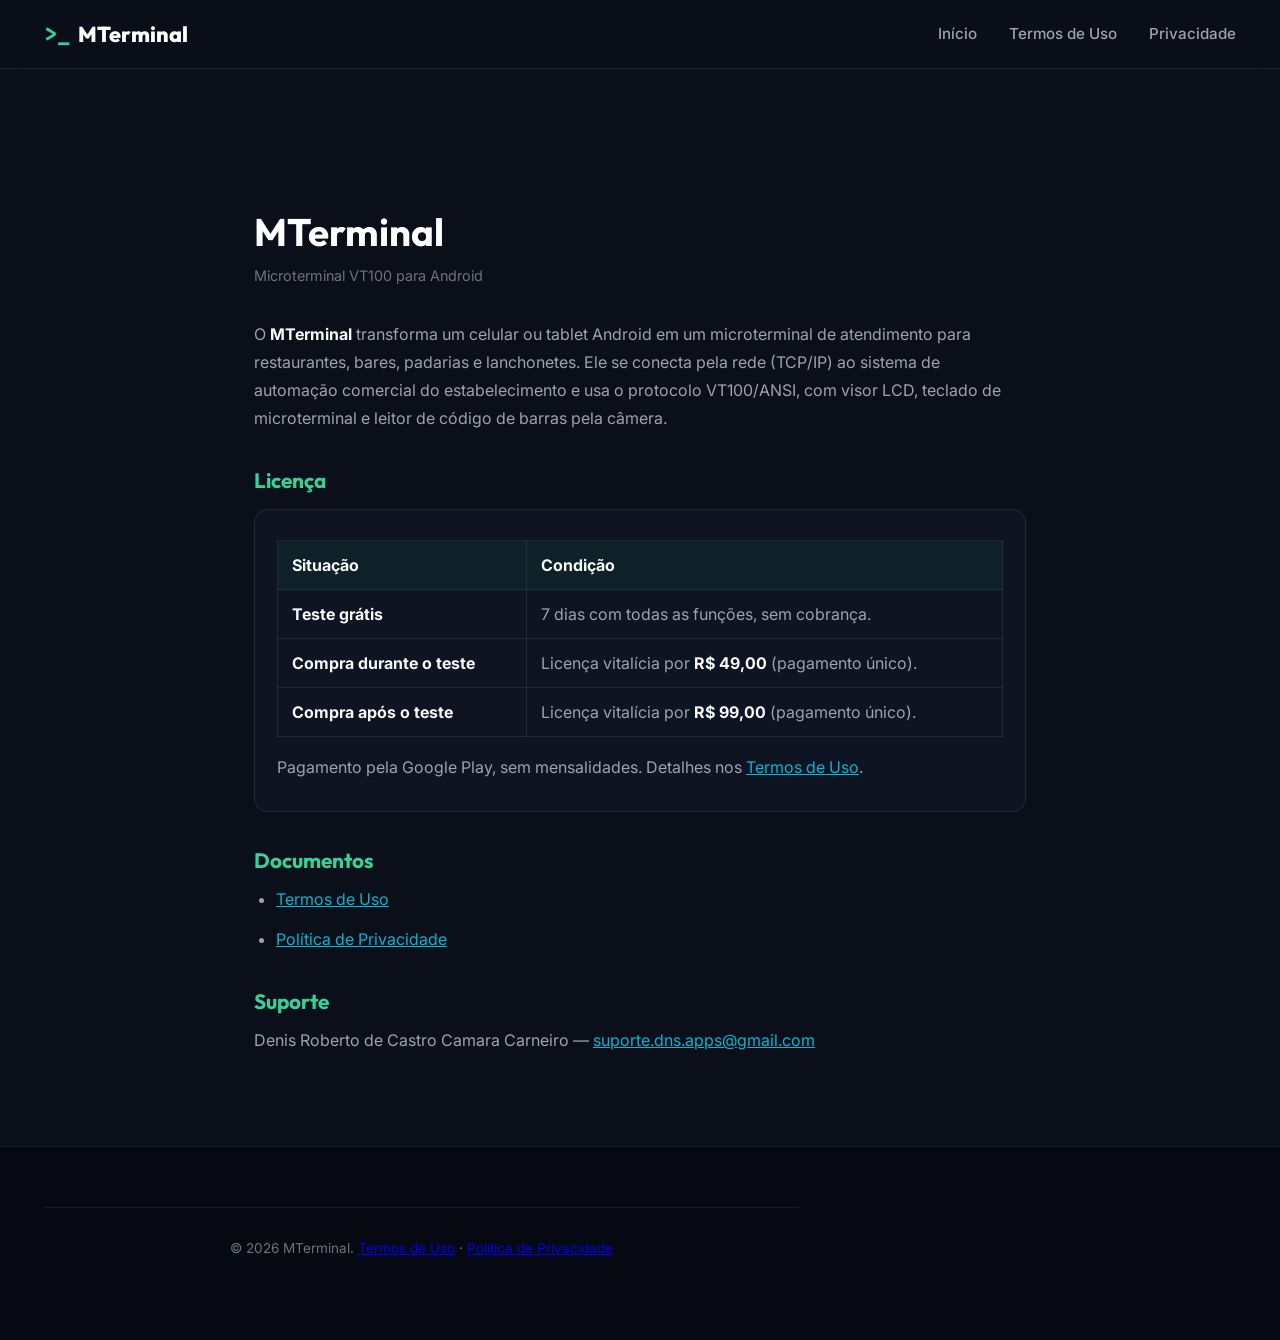
==== index.html @ 6a91f713 "MTerminal site, Terms of Use and Privacy Policy Public pages for the MTerminal Android app (Google P" ====
<!DOCTYPE html>
<html lang="pt-BR">
<head>
    <meta charset="UTF-8">
    <meta name="viewport" content="width=device-width, initial-scale=1.0">
    <title>MTerminal — Microterminal VT100 para Android</title>
    <meta name="description" content="MTerminal transforma o Android em um microterminal de atendimento VT100/ANSI conectado ao seu sistema de automação comercial. 7 dias grátis.">
    <link rel="preconnect" href="https://fonts.googleapis.com">
    <link rel="preconnect" href="https://fonts.gstatic.com" crossorigin>
    <link href="https://fonts.googleapis.com/css2?family=Inter:wght@300;400;500;600;700;800&family=Outfit:wght@400;600;700;800&family=Fira+Code:wght@400;600&display=swap" rel="stylesheet">
    <link rel="stylesheet" href="styles.css">
</head>
<body>
    <header class="navbar">
        <div class="container nav-container">
            <a href="index.html" class="brand-logo">
                <span class="logo-icon">>_</span>
                <span class="logo-text">MTerminal</span>
            </a>
            <nav class="nav-links">
                <a href="index.html">Início</a>
                <a href="termos.html">Termos de Uso</a>
                <a href="privacidade.html">Privacidade</a>
            </nav>
        </div>
    </header>

    <main class="legal-page">
        <h1>MTerminal</h1>
        <p class="legal-updated">Microterminal VT100 para Android</p>

        <p>O <strong>MTerminal</strong> transforma um celular ou tablet Android em um microterminal de atendimento para
            restaurantes, bares, padarias e lanchonetes. Ele se conecta pela rede (TCP/IP) ao sistema de automação comercial do
            estabelecimento e usa o protocolo VT100/ANSI, com visor LCD, teclado de microterminal e leitor de código de barras
            pela câmera.</p>

        <h2>Licença</h2>
        <div class="legal-box">
            <table class="price-table">
                <tr><th>Situação</th><th>Condição</th></tr>
                <tr><td><strong>Teste grátis</strong></td><td>7 dias com todas as funções, sem cobrança.</td></tr>
                <tr><td><strong>Compra durante o teste</strong></td><td>Licença vitalícia por <strong>R$ 49,00</strong> (pagamento único).</td></tr>
                <tr><td><strong>Compra após o teste</strong></td><td>Licença vitalícia por <strong>R$ 99,00</strong> (pagamento único).</td></tr>
            </table>
            <p>Pagamento pela Google Play, sem mensalidades. Detalhes nos <a href="termos.html">Termos de Uso</a>.</p>
        </div>

        <h2>Documentos</h2>
        <ul>
            <li><a href="termos.html">Termos de Uso</a></li>
            <li><a href="privacidade.html">Política de Privacidade</a></li>
        </ul>

        <h2>Suporte</h2>
        <p>Denis Roberto de Castro Camara Carneiro —
            <a href="mailto:suporte.dns.apps@gmail.com?subject=MTerminal">suporte.dns.apps@gmail.com</a></p>
    </main>

    <footer class="footer">
        <div class="container footer-container">
            <div class="footer-copy">
                <p>&copy; 2026 MTerminal. <a href="termos.html">Termos de Uso</a> · <a href="privacidade.html">Política de Privacidade</a></p>
            </div>
        </div>
    </footer>
</body>
</html>
---- styles.css ----
/* ==========================================================================
   MTerminal Commercial Presentation Landing Page Stylesheet (Vanilla CSS)
   ========================================================================== */

:root {
    --bg-dark: #0B0F19;
    --bg-darker: #060911;
    --bg-card: rgba(17, 24, 39, 0.7);
    --border-card: rgba(255, 255, 255, 0.08);
    
    --emerald-500: #10B981;
    --emerald-400: #34D399;
    --emerald-glow: rgba(16, 185, 129, 0.35);
    
    --cyan-500: #06B6D4;
    --cyan-glow: rgba(6, 182, 212, 0.35);

    --amber-500: #F59E0B;
    
    --text-main: #F9FAFB;
    --text-muted: #9CA3AF;
    --text-dim: #6B7280;

    --font-sans: 'Inter', system-ui, -apple-system, sans-serif;
    --font-heading: 'Outfit', 'Inter', sans-serif;
    --font-mono: 'Fira Code', monospace;
}

/* Reset & Base */
* {
    margin: 0;
    padding: 0;
    box-sizing: border-box;
    scroll-behavior: smooth;
}

body {
    background-color: var(--bg-dark);
    color: var(--text-main);
    font-family: var(--font-sans);
    line-height: 1.6;
    overflow-x: hidden;
}

.container {
    max-width: 1240px;
    margin: 0 auto;
    padding: 0 24px;
}

/* Typography & Helpers */
h1, h2, h3, h4 {
    font-family: var(--font-heading);
    font-weight: 700;
    line-height: 1.2;
    color: #FFFFFF;
}

.gradient-text {
    background: linear-gradient(135deg, var(--emerald-400) 0%, var(--cyan-500) 100%);
    -webkit-background-clip: text;
    -webkit-text-fill-color: transparent;
}

.text-center { text-align: center; }

/* Buttons */
.btn {
    display: inline-flex;
    align-items: center;
    justify-content: center;
    gap: 10px;
    padding: 12px 24px;
    border-radius: 12px;
    font-size: 0.95rem;
    font-weight: 600;
    text-decoration: none;
    transition: all 0.3s cubic-bezier(0.4, 0, 0.2, 1);
    cursor: pointer;
    border: 1px solid transparent;
}

.btn-emerald {
    background: linear-gradient(135deg, #10B981 0%, #059669 100%);
    color: #FFFFFF;
    border-color: rgba(52, 211, 153, 0.3);
}

.btn-emerald:hover {
    transform: translateY(-2px);
    box-shadow: 0 10px 25px var(--emerald-glow);
}

.btn-glow {
    box-shadow: 0 4px 20px var(--emerald-glow);
}

.btn-outline {
    background: rgba(255, 255, 255, 0.05);
    color: var(--text-main);
    border-color: rgba(255, 255, 255, 0.15);
}

.btn-outline:hover {
    background: rgba(255, 255, 255, 0.1);
    border-color: rgba(255, 255, 255, 0.3);
    transform: translateY(-2px);
}

.btn-lg {
    padding: 16px 32px;
    font-size: 1.05rem;
    border-radius: 14px;
}

.btn-block {
    width: 100%;
}

/* Glassmorphism Cards */
.glass-card {
    background: var(--bg-card);
    backdrop-filter: blur(16px);
    -webkit-backdrop-filter: blur(16px);
    border: 1px solid var(--border-card);
    border-radius: 20px;
    box-shadow: 0 20px 40px rgba(0, 0, 0, 0.3);
}

/* Ambient Background Glows */
.ambient-glow {
    position: absolute;
    width: 600px;
    height: 600px;
    border-radius: 50%;
    filter: blur(140px);
    opacity: 0.15;
    pointer-events: none;
    z-index: 0;
}

.bg-glow-1 {
    top: -100px;
    left: -100px;
    background: #10B981;
}

.bg-glow-2 {
    top: 400px;
    right: -100px;
    background: #06B6D4;
}

/* Navbar */
.navbar {
    position: sticky;
    top: 0;
    z-index: 100;
    background: rgba(11, 15, 25, 0.85);
    backdrop-filter: blur(12px);
    border-bottom: 1px solid var(--border-card);
    padding: 16px 0;
}

.nav-container {
    display: flex;
    align-items: center;
    justify-content: space-between;
}

.brand-logo {
    display: flex;
    align-items: center;
    gap: 8px;
    text-decoration: none;
}

.logo-icon {
    font-family: var(--font-mono);
    color: var(--emerald-400);
    font-weight: 800;
    font-size: 1.4rem;
}

.logo-text {
    font-family: var(--font-heading);
    font-weight: 800;
    font-size: 1.35rem;
    color: #FFFFFF;
}

.badge-android {
    background: rgba(16, 185, 129, 0.15);
    color: var(--emerald-400);
    border: 1px solid rgba(16, 185, 129, 0.3);
    font-size: 0.75rem;
    padding: 2px 8px;
    border-radius: 6px;
    font-weight: 600;
}

.nav-links {
    display: flex;
    gap: 32px;
}

.nav-links a {
    color: var(--text-muted);
    text-decoration: none;
    font-size: 0.95rem;
    font-weight: 500;
    transition: color 0.2s;
}

.nav-links a:hover {
    color: #FFFFFF;
}

/* Hero Section */
.hero-section {
    padding: 80px 0 100px;
    position: relative;
}

.hero-container {
    display: grid;
    grid-template-columns: 1.1fr 0.9fr;
    gap: 60px;
    align-items: center;
}

.hero-badge {
    display: inline-flex;
    align-items: center;
    gap: 8px;
    background: rgba(16, 185, 129, 0.1);
    border: 1px solid rgba(16, 185, 129, 0.25);
    color: var(--emerald-400);
    padding: 6px 16px;
    border-radius: 30px;
    font-size: 0.85rem;
    font-weight: 600;
    margin-bottom: 24px;
}

.pulse-dot {
    width: 8px;
    height: 8px;
    background-color: var(--emerald-400);
    border-radius: 50%;
    box-shadow: 0 0 10px var(--emerald-400);
    animation: pulse 2s infinite;
}

@keyframes pulse {
    0% { transform: scale(0.95); box-shadow: 0 0 0 0 rgba(52, 211, 153, 0.7); }
    70% { transform: scale(1); box-shadow: 0 0 0 10px rgba(52, 211, 153, 0); }
    100% { transform: scale(0.95); box-shadow: 0 0 0 0 rgba(52, 211, 153, 0); }
}

.hero-title {
    font-size: 3.2rem;
    letter-spacing: -0.02em;
    margin-bottom: 20px;
}

.hero-subtitle {
    font-size: 1.15rem;
    color: var(--text-muted);
    margin-bottom: 36px;
}

.hero-cta-group {
    display: flex;
    gap: 16px;
    margin-bottom: 40px;
}

.hero-trust-row {
    display: flex;
    gap: 24px;
    flex-wrap: wrap;
}

.trust-item {
    display: flex;
    align-items: center;
    gap: 8px;
    font-size: 0.9rem;
    color: var(--text-muted);
}

/* Hero Mockup Frame */
.hero-mockup-wrapper {
    position: relative;
    display: flex;
    justify-content: center;
}

.phone-frame {
    padding: 16px;
    max-width: 340px;
    transform: rotate(2deg);
    transition: transform 0.5s ease;
}

.phone-frame:hover {
    transform: rotate(0deg) scale(1.02);
}

.mockup-img {
    width: 100%;
    border-radius: 12px;
    display: block;
}

.floating-badge {
    position: absolute;
    display: flex;
    align-items: center;
    gap: 12px;
    padding: 12px 18px;
    border-radius: 14px;
    z-index: 10;
    box-shadow: 0 10px 30px rgba(0, 0, 0, 0.4);
}

.floating-badge strong {
    display: block;
    font-size: 0.9rem;
    color: #FFFFFF;
}

.floating-badge small {
    color: var(--text-muted);
    font-size: 0.75rem;
}

.badge-top-right {
    top: 40px;
    right: -20px;
}

.badge-bottom-left {
    bottom: 40px;
    left: -20px;
}

/* Stats Section */
.stats-bar {
    background: rgba(17, 24, 39, 0.4);
    border-y: 1px solid var(--border-card);
    padding: 40px 0;
}

.stats-container {
    display: grid;
    grid-template-columns: repeat(4, 1fr);
    gap: 30px;
    text-align: center;
}

.stat-number {
    font-size: 2.5rem;
    color: var(--emerald-400);
    margin-bottom: 4px;
}

.stat-label {
    color: var(--text-muted);
    font-size: 0.9rem;
}

/* Section Common */
.section-padding {
    padding: 100px 0;
}

.bg-darker {
    background-color: var(--bg-darker);
}

.section-tag {
    color: var(--emerald-400);
    font-size: 0.85rem;
    font-weight: 700;
    letter-spacing: 0.1em;
}

.section-title {
    font-size: 2.4rem;
    margin: 10px 0 16px;
}

.section-desc {
    color: var(--text-muted);
    font-size: 1.1rem;
    max-width: 680px;
    margin: 0 auto 50px;
}

/* Comparison Grid */
.comparison-grid {
    display: grid;
    grid-template-columns: 1fr 1fr;
    gap: 32px;
}

.comparison-card {
    padding: 40px;
    position: relative;
}

.card-badge {
    display: inline-block;
    padding: 4px 12px;
    border-radius: 6px;
    font-size: 0.75rem;
    font-weight: 700;
    margin-bottom: 20px;
}

.badge-red { background: rgba(239, 68, 68, 0.15); color: #EF4444; border: 1px solid rgba(239, 68, 68, 0.3); }
.badge-green { background: rgba(16, 185, 129, 0.15); color: var(--emerald-400); border: 1px solid rgba(16, 185, 129, 0.3); }

.feature-list {
    list-style: none;
    margin-top: 24px;
    display: flex;
    flex-direction: column;
    gap: 16px;
}

.feature-list li {
    display: flex;
    align-items: flex-start;
    gap: 12px;
    font-size: 0.95rem;
    color: var(--text-muted);
}

.cross { color: #EF4444; font-weight: bold; }
.check { color: var(--emerald-400); font-weight: bold; }

.winner-card {
    border-color: rgba(16, 185, 129, 0.4);
    box-shadow: 0 0 30px rgba(16, 185, 129, 0.15);
}

/* Gallery Grid */
.gallery-grid {
    display: grid;
    grid-template-columns: repeat(4, 1fr);
    gap: 24px;
}

.gallery-card {
    overflow: hidden;
    transition: transform 0.3s ease;
}

.gallery-card:hover {
    transform: translateY(-6px);
}

.gallery-img-wrapper {
    padding: 16px 16px 0;
}

.gallery-img-wrapper img {
    width: 100%;
    border-radius: 12px 12px 0 0;
    display: block;
}

.gallery-info {
    padding: 20px;
}

.gallery-info h3 {
    font-size: 1.1rem;
    margin-bottom: 8px;
}

.gallery-info p {
    font-size: 0.85rem;
    color: var(--text-muted);
}

/* Theme Switcher */
.theme-buttons {
    display: flex;
    justify-content: center;
    gap: 16px;
    margin-bottom: 40px;
}

.theme-btn {
    display: flex;
    align-items: center;
    gap: 10px;
    padding: 12px 24px;
    border-radius: 12px;
    background: var(--bg-card);
    border: 1px solid var(--border-card);
    color: var(--text-muted);
    font-size: 0.95rem;
    font-weight: 600;
    cursor: pointer;
    transition: all 0.3s ease;
}

.theme-btn.active, .theme-btn:hover {
    color: #FFFFFF;
    border-color: var(--emerald-400);
    background: rgba(16, 185, 129, 0.1);
}

.theme-dot { width: 12px; height: 12px; border-radius: 50%; }
.green-dot { background-color: #39FF14; box-shadow: 0 0 8px #39FF14; }
.amber-dot { background-color: #FFB000; box-shadow: 0 0 8px #FFB000; }
.blue-dot { background-color: #00E5FF; box-shadow: 0 0 8px #00E5FF; }

.theme-preview-box {
    display: grid;
    grid-template-columns: 320px 1fr;
    gap: 40px;
    padding: 40px;
    align-items: center;
    max-width: 860px;
    margin: 0 auto;
}

.theme-preview-img-container img {
    width: 100%;
    border-radius: 14px;
}

.theme-preview-details h3 {
    font-size: 1.6rem;
    margin-bottom: 12px;
}

.theme-preview-details p {
    color: var(--text-muted);
    margin-bottom: 24px;
}

.theme-specs {
    display: flex;
    flex-direction: column;
    gap: 8px;
    background: rgba(0, 0, 0, 0.3);
    padding: 16px;
    border-radius: 10px;
    font-family: var(--font-mono);
    font-size: 0.85rem;
}

/* Table */
.comp-table {
    width: 100%;
    border-collapse: collapse;
    text-align: left;
}

.comp-table th, .comp-table td {
    padding: 20px 24px;
    border-bottom: 1px solid var(--border-card);
}

.comp-table th {
    background: rgba(0, 0, 0, 0.3);
    color: var(--text-muted);
    font-size: 0.85rem;
    text-transform: uppercase;
    letter-spacing: 0.05em;
}

.badge-status {
    background: rgba(16, 185, 129, 0.15);
    color: var(--emerald-400);
    padding: 4px 10px;
    border-radius: 6px;
    font-size: 0.8rem;
    font-weight: 600;
}

/* Steps Grid */
.steps-grid {
    display: grid;
    grid-template-columns: repeat(3, 1fr);
    gap: 32px;
}

.step-card {
    padding: 40px 30px;
    position: relative;
}

.step-number {
    width: 48px;
    height: 48px;
    background: linear-gradient(135deg, var(--emerald-400), var(--cyan-500));
    color: #000000;
    font-weight: 800;
    font-size: 1.4rem;
    border-radius: 12px;
    display: flex;
    align-items: center;
    justify-content: center;
    margin-bottom: 24px;
}

.step-card h3 {
    font-size: 1.3rem;
    margin-bottom: 12px;
}

.step-card p {
    color: var(--text-muted);
    font-size: 0.95rem;
}

/* Pricing Section */
.pricing-card-wrapper {
    max-width: 480px;
    margin: 0 auto;
}

.pricing-card {
    padding: 48px 40px;
    text-align: center;
    border-color: var(--emerald-400);
    box-shadow: 0 0 50px rgba(16, 185, 129, 0.2);
    position: relative;
}

.pricing-badge {
    position: absolute;
    top: -16px;
    left: 50%;
    transform: translateX(-50%);
    background: linear-gradient(135deg, #10B981, #059669);
    color: #FFFFFF;
    font-size: 0.75rem;
    font-weight: 800;
    padding: 6px 16px;
    border-radius: 20px;
    letter-spacing: 0.05em;
}

.price-box {
    margin: 32px 0;
}

.currency { font-size: 1.8rem; font-weight: 700; color: var(--emerald-400); vertical-align: top; }
.amount { font-size: 4.5rem; font-weight: 800; color: #FFFFFF; line-height: 1; }
.cents { font-size: 1.8rem; font-weight: 700; color: #FFFFFF; vertical-align: top; }
.period { display: block; color: var(--text-muted); font-size: 0.85rem; margin-top: 8px; }

.pricing-features {
    list-style: none;
    text-align: left;
    margin-bottom: 36px;
    display: flex;
    flex-direction: column;
    gap: 14px;
}

.pricing-features li {
    display: flex;
    align-items: center;
    gap: 10px;
    color: var(--text-muted);
    font-size: 0.95rem;
}

/* FAQ Accordion */
.faq-accordion {
    max-width: 800px;
    margin: 0 auto;
    display: flex;
    flex-direction: column;
    gap: 16px;
}

.faq-item {
    padding: 24px;
    cursor: pointer;
}

.faq-question {
    display: flex;
    justify-content: space-between;
    align-items: center;
    font-weight: 600;
    font-size: 1.05rem;
}

.faq-toggle {
    font-size: 1.4rem;
    color: var(--emerald-400);
}

.faq-answer {
    margin-top: 16px;
    color: var(--text-muted);
    font-size: 0.95rem;
    display: none;
}

.faq-item.active .faq-answer {
    display: block;
}

.faq-item.active .faq-toggle {
    transform: rotate(45deg);
}

/* Footer */
.footer {
    border-top: 1px solid var(--border-card);
    padding: 60px 0 40px;
    background: var(--bg-darker);
}

.footer-container {
    display: grid;
    grid-template-columns: 2fr 1fr;
    gap: 60px;
    margin-bottom: 40px;
}

.footer-brand p {
    color: var(--text-dim);
    margin-top: 12px;
    max-width: 400px;
}

.footer-links h4 {
    margin-bottom: 16px;
    font-size: 1rem;
}

.footer-links ul {
    list-style: none;
    display: flex;
    flex-direction: column;
    gap: 10px;
}

.footer-links a {
    color: var(--text-muted);
    text-decoration: none;
    font-size: 0.9rem;
}

.footer-links a:hover {
    color: var(--emerald-400);
}

.footer-copy {
    text-align: center;
    padding-top: 30px;
    border-top: 1px solid var(--border-card);
    color: var(--text-dim);
    font-size: 0.85rem;
}

/* Responsive */
@media (max-width: 992px) {
    .hero-container { grid-template-columns: 1fr; text-align: center; }
    .hero-cta-group { justify-content: center; }
    .hero-trust-row { justify-content: center; }
    .stats-container { grid-template-columns: 1fr 1fr; }
    .comparison-grid { grid-template-columns: 1fr; }
    .gallery-grid { grid-template-columns: 1fr 1fr; }
    .theme-preview-box { grid-template-columns: 1fr; }
    .steps-grid { grid-template-columns: 1fr; }
    .footer-container { grid-template-columns: 1fr; }
}

/* ==========================================================================
   Páginas legais (Termos de Uso e Política de Privacidade)
   ========================================================================== */
.legal-page {
    max-width: 820px;
    margin: 0 auto;
    padding: 140px 24px 80px;
    line-height: 1.75;
}

.legal-page h1 {
    font-family: var(--font-heading);
    font-size: 2.4rem;
    margin-bottom: 8px;
}

.legal-page .legal-updated {
    color: var(--text-dim);
    font-size: 0.9rem;
    margin-bottom: 32px;
}

.legal-page h2 {
    font-family: var(--font-heading);
    font-size: 1.3rem;
    color: var(--emerald-400);
    margin: 36px 0 12px;
}

.legal-page p,
.legal-page li {
    color: var(--text-muted);
    margin-bottom: 12px;
}

.legal-page ul {
    padding-left: 22px;
    margin-bottom: 12px;
}

.legal-page strong {
    color: var(--text-main);
}

.legal-page a {
    color: var(--cyan-500);
}

.legal-page .legal-box {
    background: var(--bg-card);
    border: 1px solid var(--border-card);
    border-radius: 14px;
    padding: 18px 22px;
    margin: 16px 0;
}

.legal-page .price-table {
    width: 100%;
    border-collapse: collapse;
    margin: 12px 0 16px;
}

.legal-page .price-table th,
.legal-page .price-table td {
    border: 1px solid var(--border-card);
    padding: 10px 14px;
    text-align: left;
    color: var(--text-muted);
}

.legal-page .price-table th {
    color: var(--text-main);
    background: rgba(16, 185, 129, 0.08);
}

/* Dado a preencher antes da publicação */
.preencher {
    background: rgba(245, 158, 11, 0.18);
    color: var(--amber-500);
    border-radius: 4px;
    padding: 0 4px;
    font-weight: 600;
}

@media (max-width: 640px) {
    .legal-page { padding-top: 110px; }
    .legal-page h1 { font-size: 1.8rem; }
}
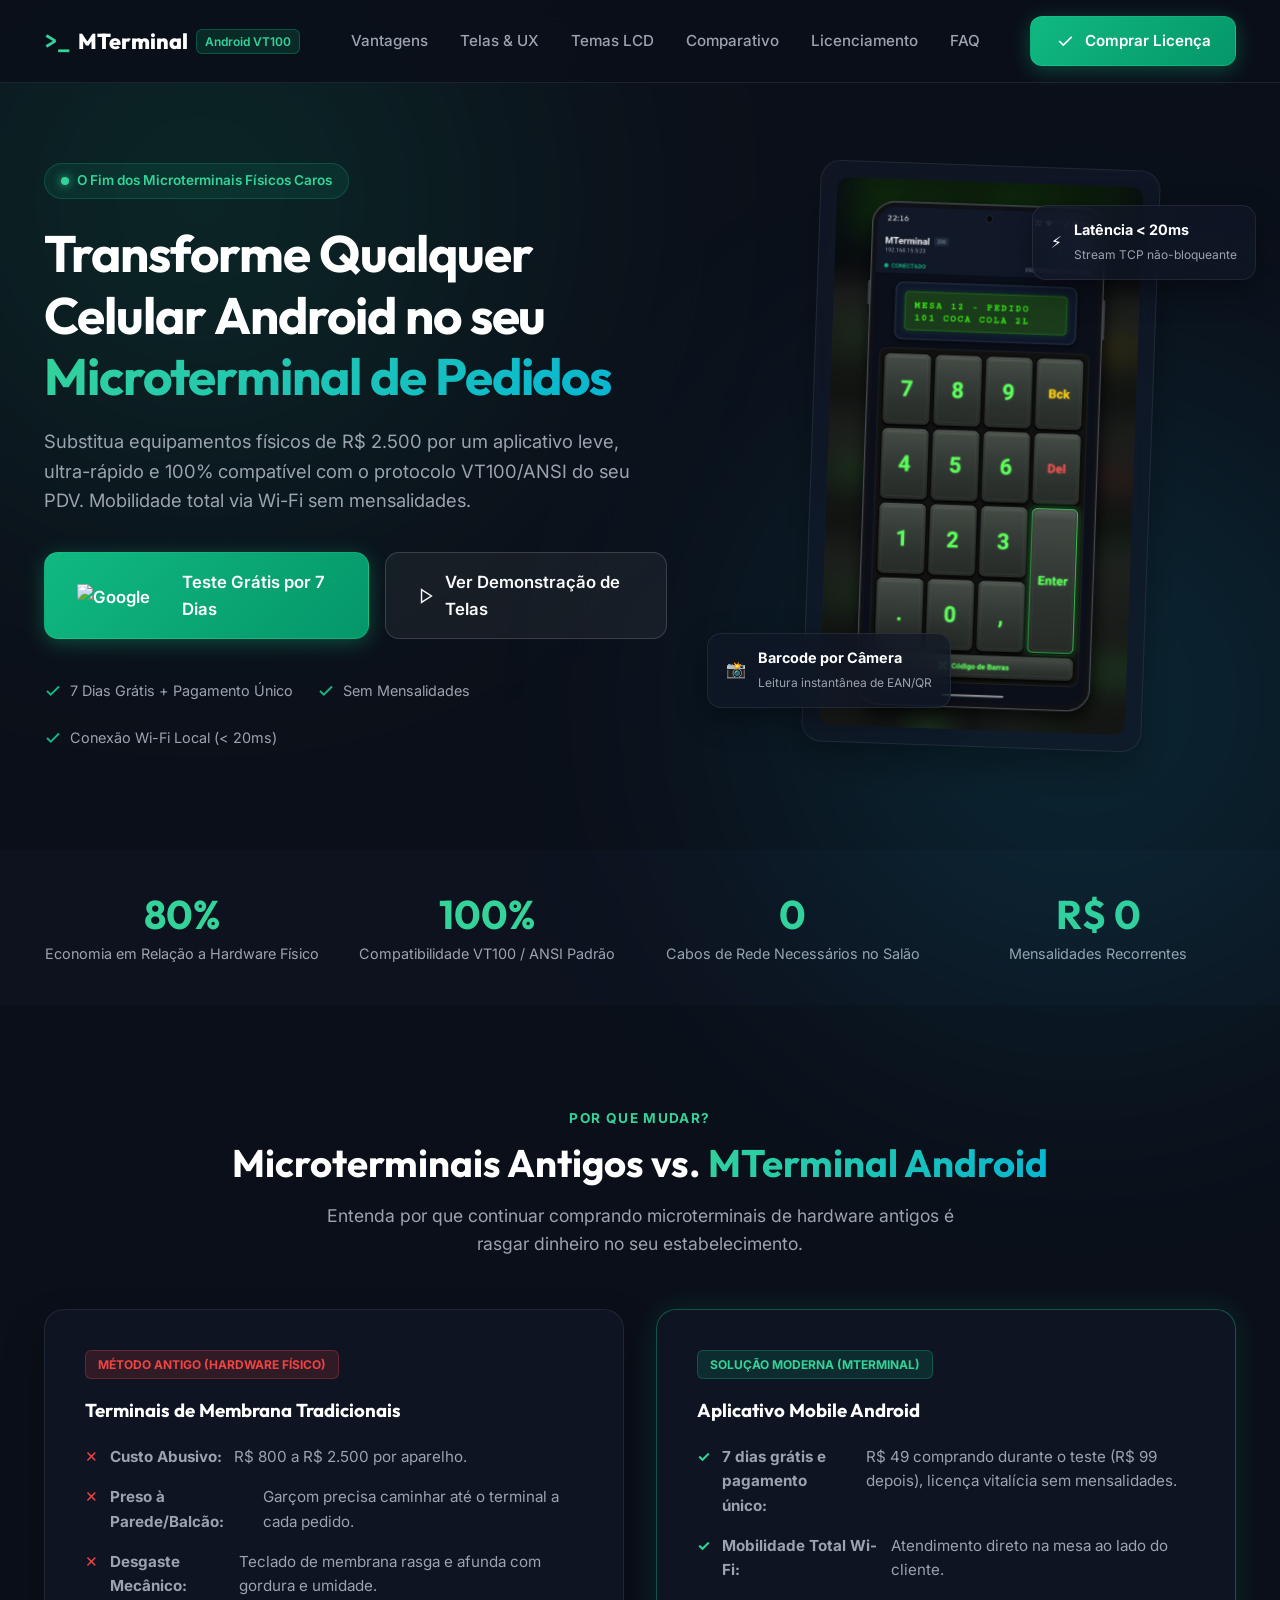
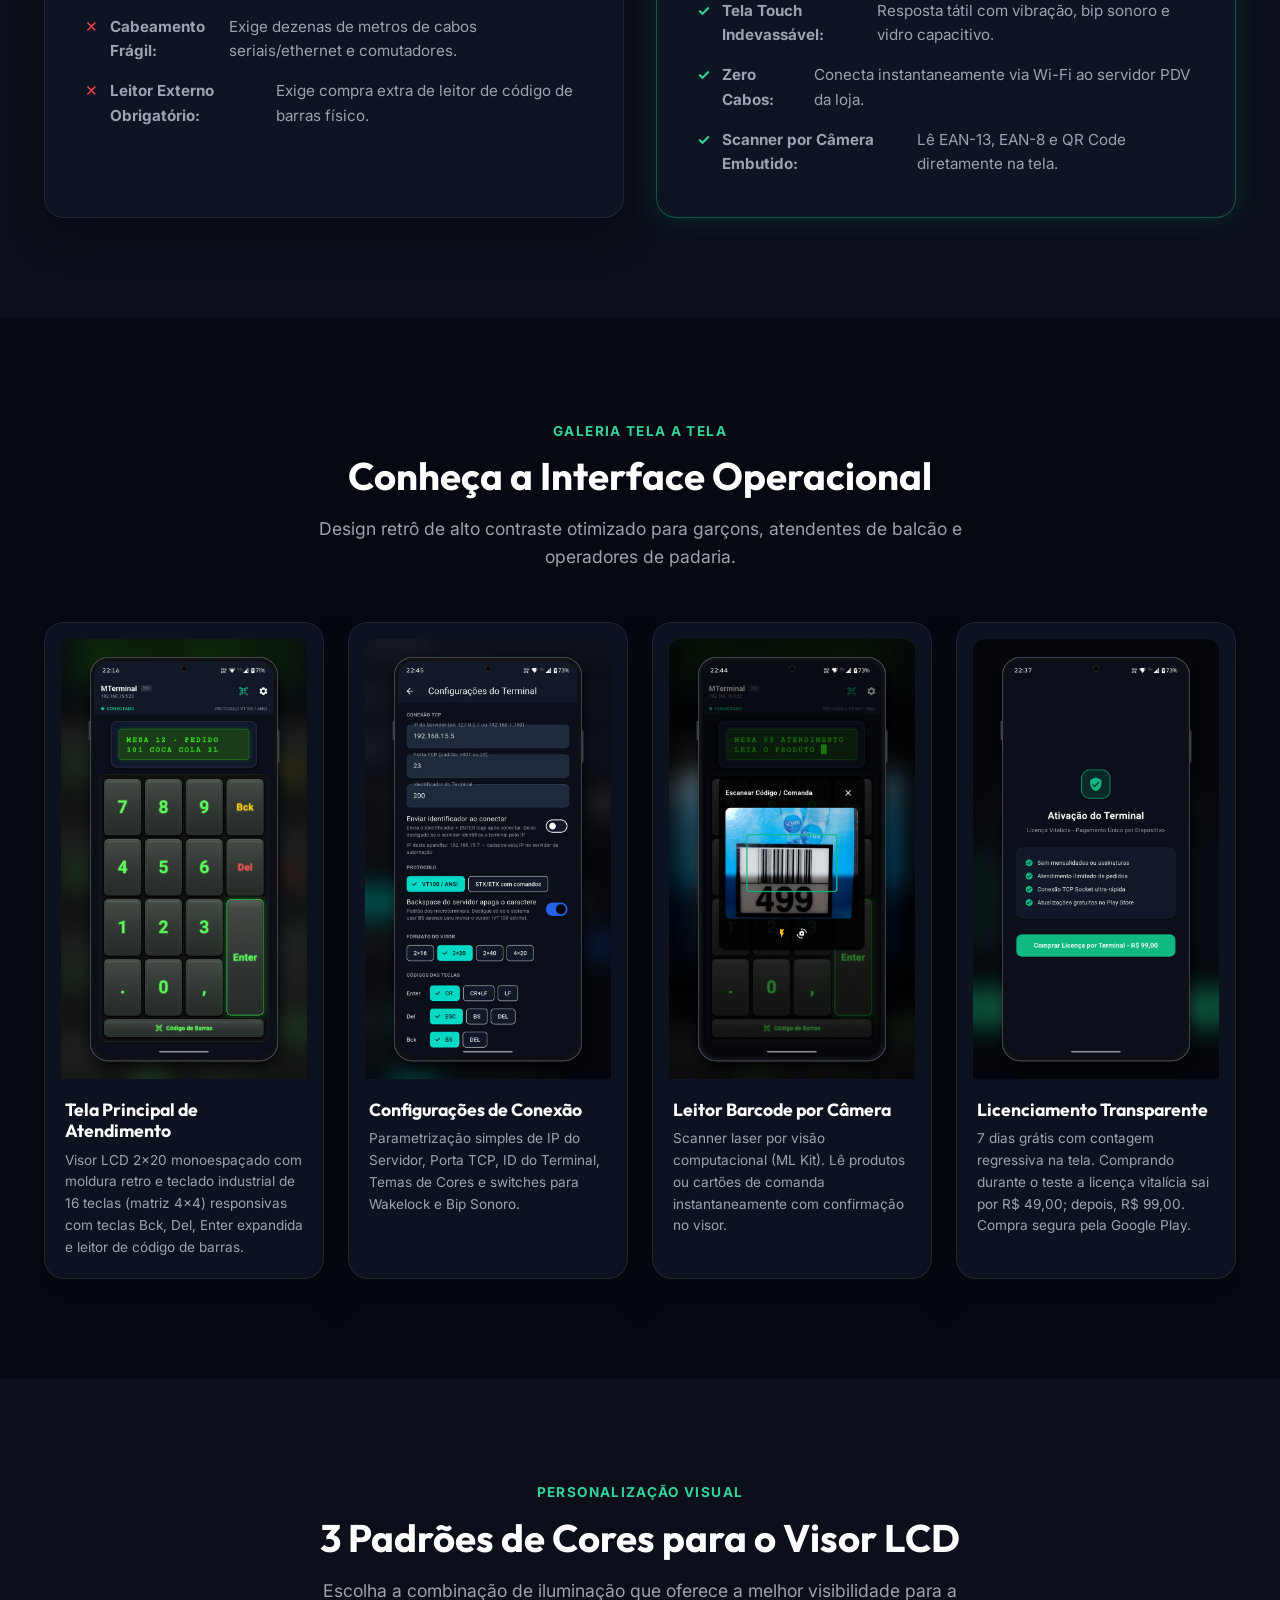
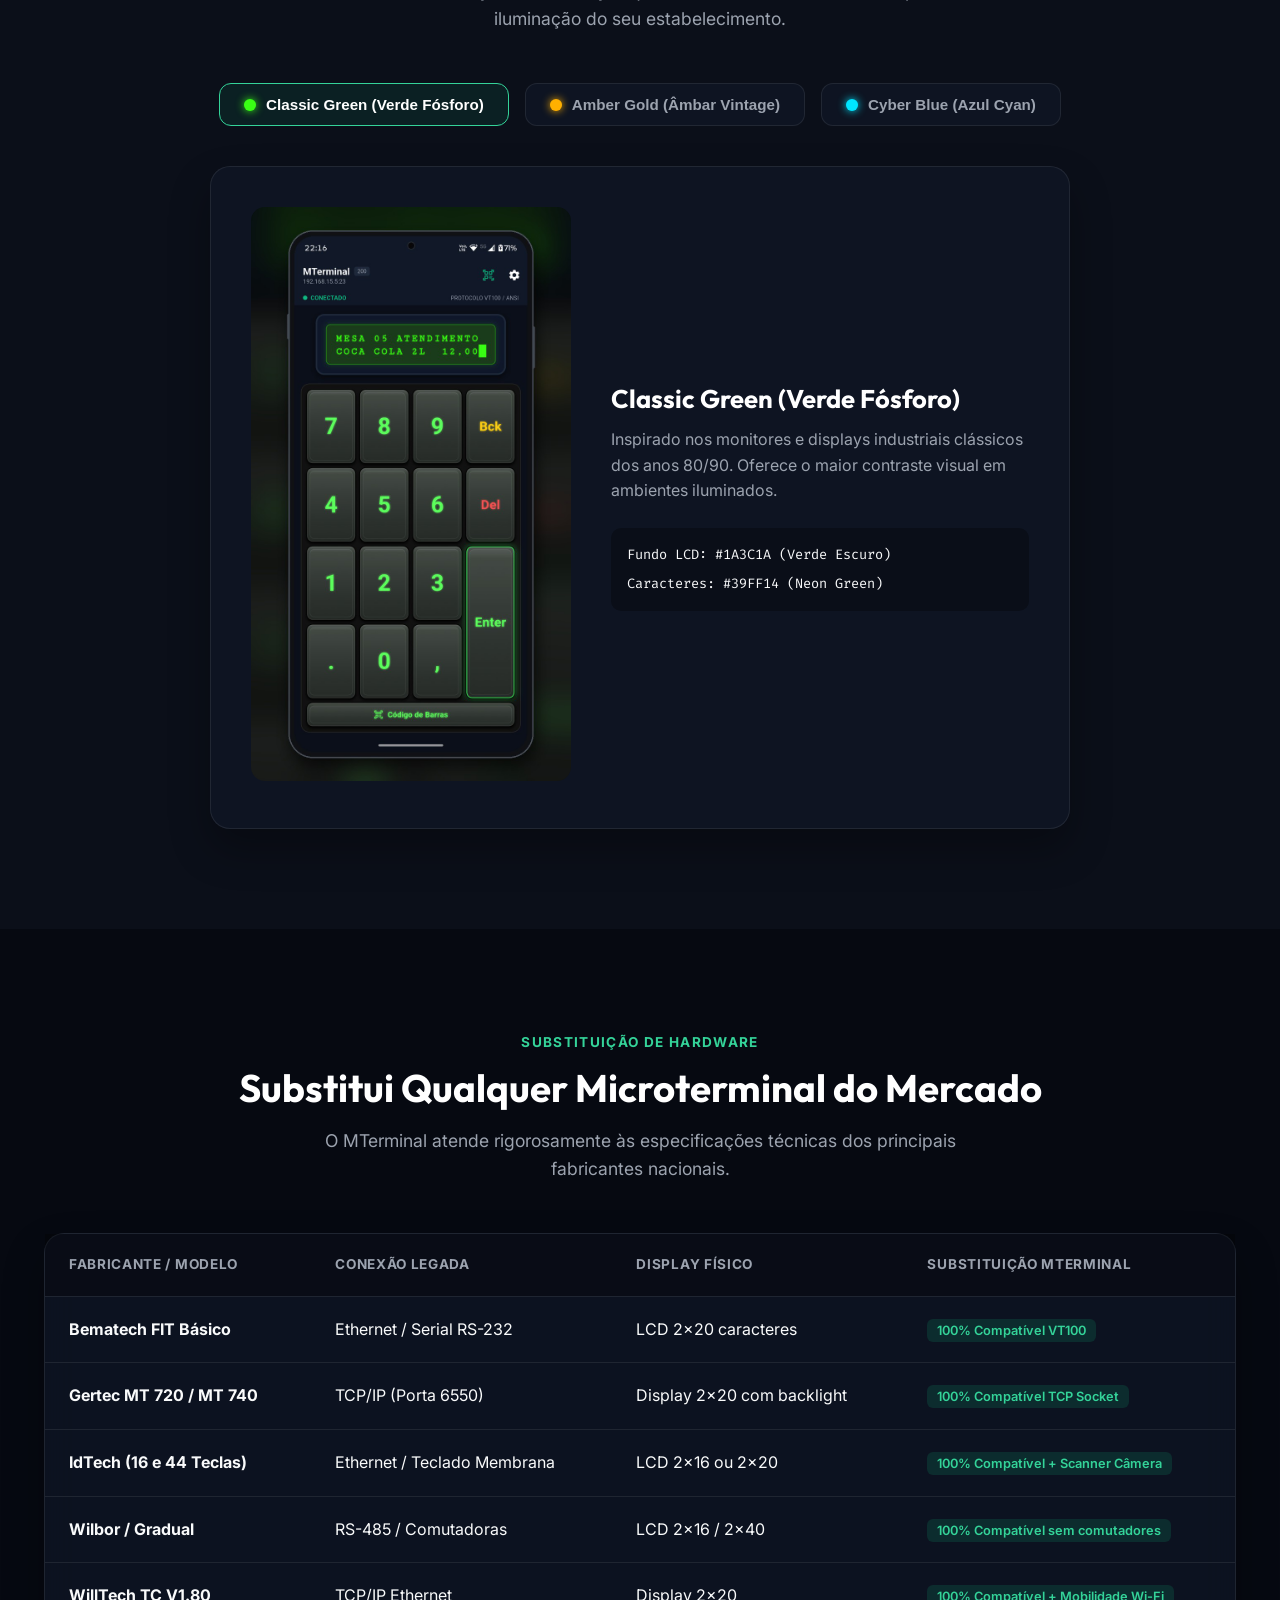
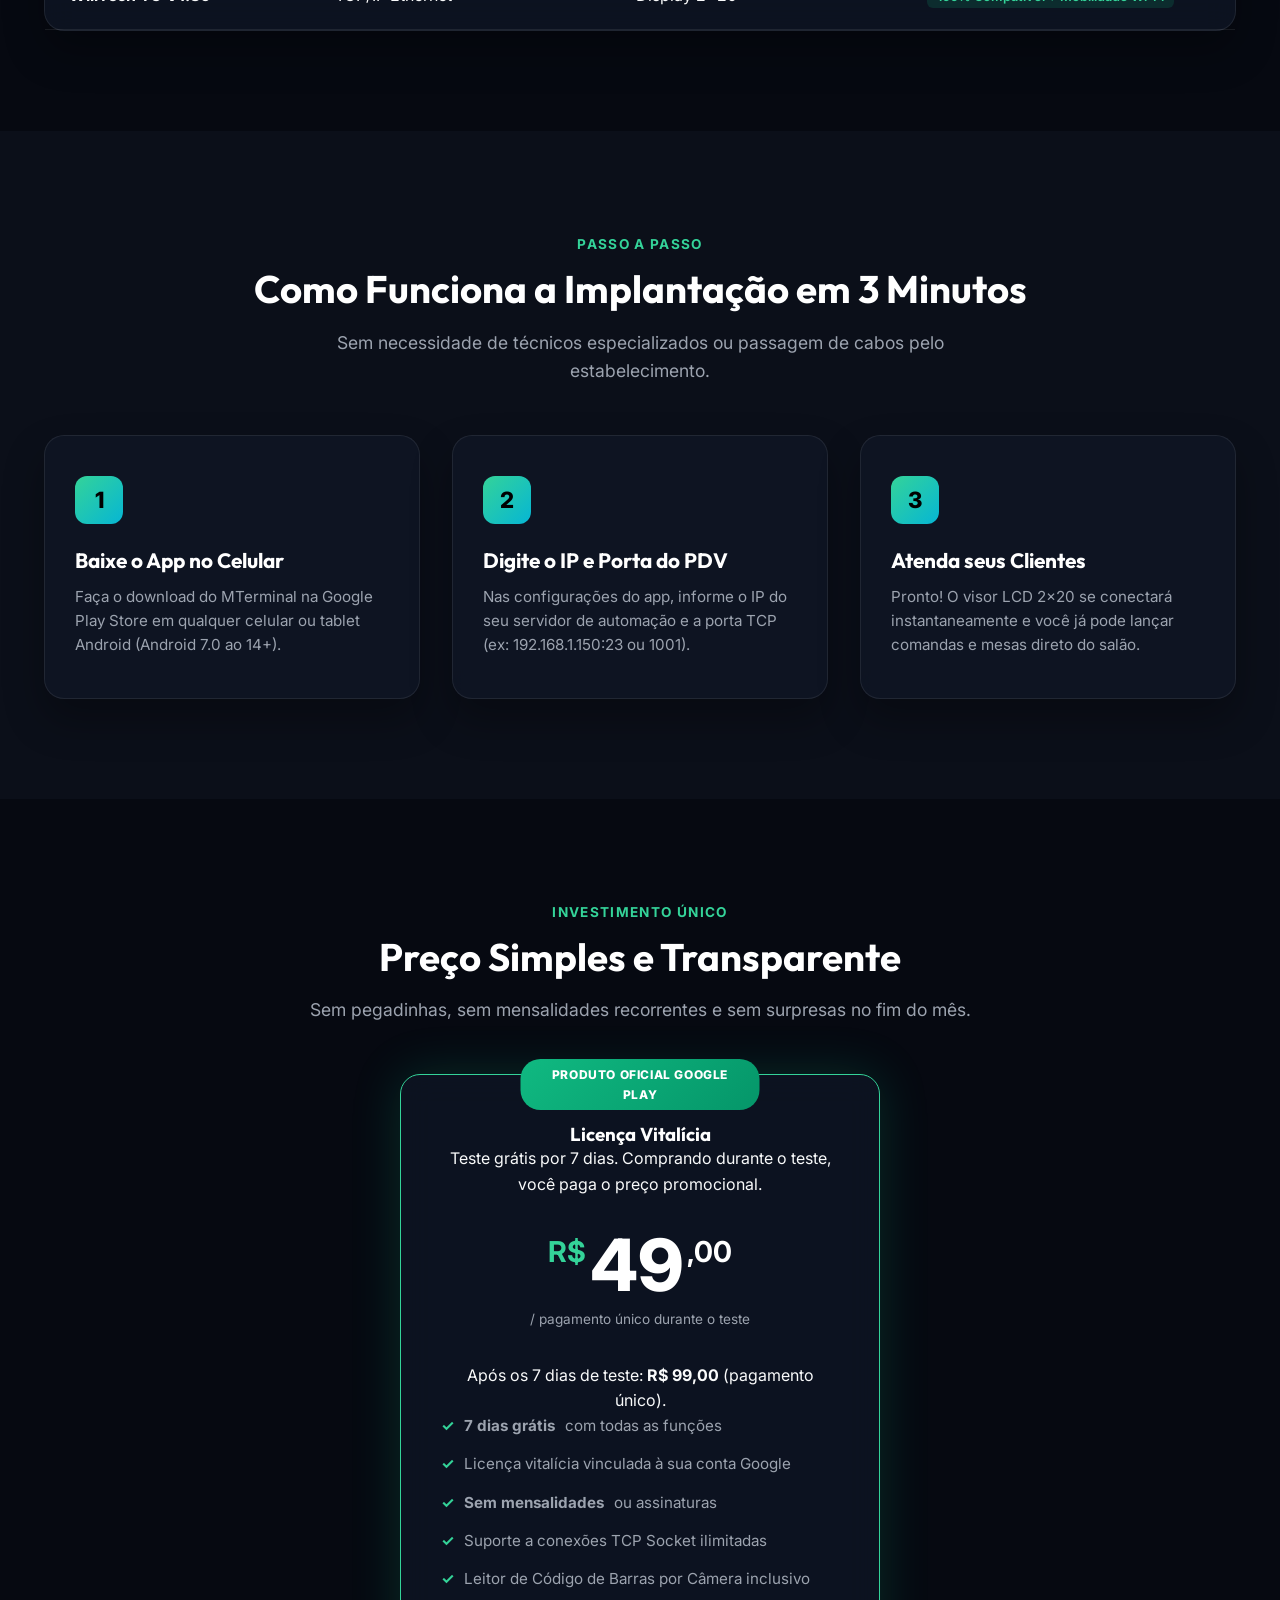
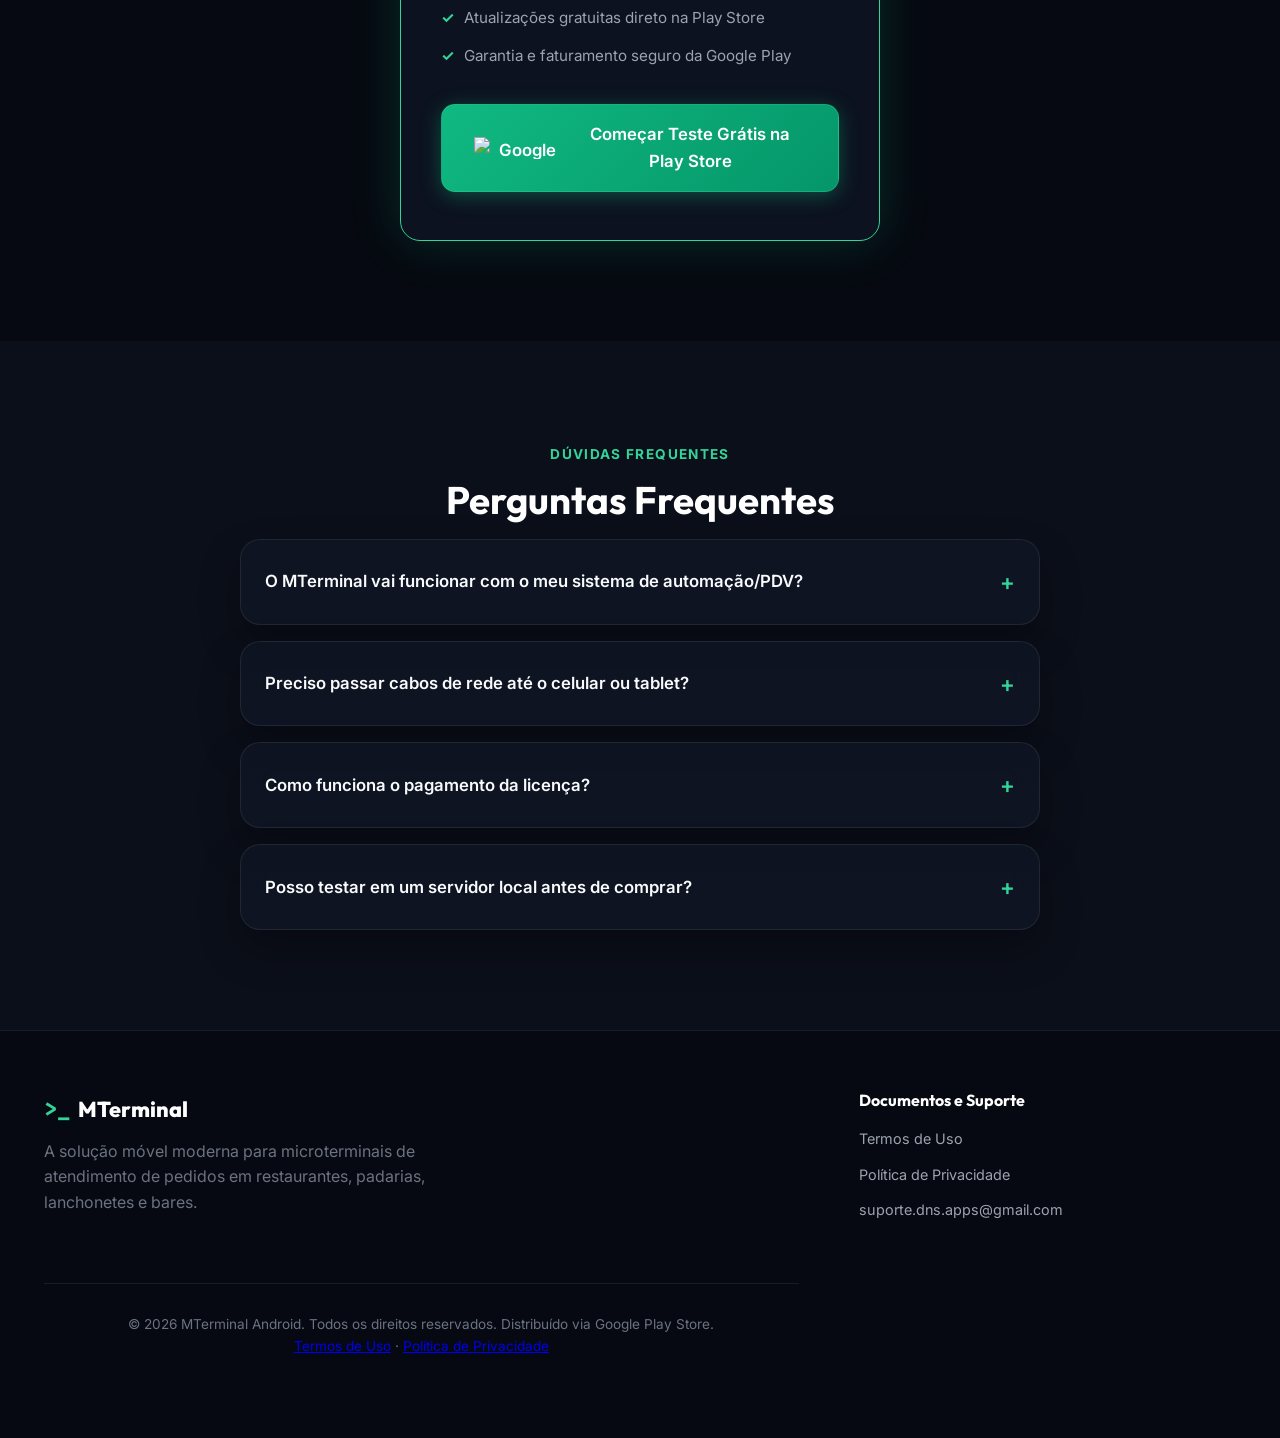
==== commit 3867965c: "Merge commercial presentation and legal pages into one site The MTerminal landing page (commercial p" ====
--- a/index.html
+++ b/index.html
@@ -3,65 +3,509 @@
 <head>
     <meta charset="UTF-8">
     <meta name="viewport" content="width=device-width, initial-scale=1.0">
-    <title>MTerminal — Microterminal VT100 para Android</title>
-    <meta name="description" content="MTerminal transforma o Android em um microterminal de atendimento VT100/ANSI conectado ao seu sistema de automação comercial. 7 dias grátis.">
+    <title>MTerminal — Microterminal VT100 Android para Atendimento de Pedidos</title>
+    <meta name="description" content="Transforme qualquer smartphone ou tablet Android em um Microterminal de Pedidos ultra-rápido. 100% compatível com VT100/ANSI, leitor de código de barras por câmera, 7 dias grátis e licença vitalícia com pagamento único.">
+    <!-- Google Fonts -->
     <link rel="preconnect" href="https://fonts.googleapis.com">
     <link rel="preconnect" href="https://fonts.gstatic.com" crossorigin>
     <link href="https://fonts.googleapis.com/css2?family=Inter:wght@300;400;500;600;700;800&family=Outfit:wght@400;600;700;800&family=Fira+Code:wght@400;600&display=swap" rel="stylesheet">
+    <!-- Custom Stylesheet -->
     <link rel="stylesheet" href="styles.css">
 </head>
 <body>
+
+    <!-- Background Ambient Glow -->
+    <div class="ambient-glow bg-glow-1"></div>
+    <div class="ambient-glow bg-glow-2"></div>
+
+    <!-- Header / Navbar -->
     <header class="navbar">
         <div class="container nav-container">
-            <a href="index.html" class="brand-logo">
+            <a href="#" class="brand-logo">
                 <span class="logo-icon">>_</span>
                 <span class="logo-text">MTerminal</span>
+                <span class="badge-android">Android VT100</span>
             </a>
             <nav class="nav-links">
-                <a href="index.html">Início</a>
-                <a href="termos.html">Termos de Uso</a>
-                <a href="privacidade.html">Privacidade</a>
+                <a href="#beneficios">Vantagens</a>
+                <a href="#telas">Telas & UX</a>
+                <a href="#temas">Temas LCD</a>
+                <a href="#comparativo">Comparativo</a>
+                <a href="#preço">Licenciamento</a>
+                <a href="#faq">FAQ</a>
             </nav>
+            <a href="#preço" class="btn btn-emerald btn-glow">
+                <svg width="20" height="20" viewBox="0 0 24 24" fill="none" stroke="currentColor" stroke-width="2"><path d="M5 12l5 5l10 -10"/></svg>
+                Comprar Licença
+            </a>
         </div>
     </header>
 
-    <main class="legal-page">
-        <h1>MTerminal</h1>
-        <p class="legal-updated">Microterminal VT100 para Android</p>
-
-        <p>O <strong>MTerminal</strong> transforma um celular ou tablet Android em um microterminal de atendimento para
-            restaurantes, bares, padarias e lanchonetes. Ele se conecta pela rede (TCP/IP) ao sistema de automação comercial do
-            estabelecimento e usa o protocolo VT100/ANSI, com visor LCD, teclado de microterminal e leitor de código de barras
-            pela câmera.</p>
-
-        <h2>Licença</h2>
-        <div class="legal-box">
-            <table class="price-table">
-                <tr><th>Situação</th><th>Condição</th></tr>
-                <tr><td><strong>Teste grátis</strong></td><td>7 dias com todas as funções, sem cobrança.</td></tr>
-                <tr><td><strong>Compra durante o teste</strong></td><td>Licença vitalícia por <strong>R$ 49,00</strong> (pagamento único).</td></tr>
-                <tr><td><strong>Compra após o teste</strong></td><td>Licença vitalícia por <strong>R$ 99,00</strong> (pagamento único).</td></tr>
-            </table>
-            <p>Pagamento pela Google Play, sem mensalidades. Detalhes nos <a href="termos.html">Termos de Uso</a>.</p>
-        </div>
-
-        <h2>Documentos</h2>
-        <ul>
-            <li><a href="termos.html">Termos de Uso</a></li>
-            <li><a href="privacidade.html">Política de Privacidade</a></li>
-        </ul>
-
-        <h2>Suporte</h2>
-        <p>Denis Roberto de Castro Camara Carneiro —
-            <a href="mailto:suporte.dns.apps@gmail.com?subject=MTerminal">suporte.dns.apps@gmail.com</a></p>
-    </main>
-
+    <!-- Hero Section -->
+    <section class="hero-section">
+        <div class="container hero-container">
+            <div class="hero-content">
+                <div class="hero-badge">
+                    <span class="pulse-dot"></span>
+                    O Fim dos Microterminais Físicos Caros
+                </div>
+                <h1 class="hero-title">
+                    Transforme Qualquer Celular Android no seu <span class="gradient-text">Microterminal de Pedidos</span>
+                </h1>
+                <p class="hero-subtitle">
+                    Substitua equipamentos físicos de R$ 2.500 por um aplicativo leve, ultra-rápido e 100% compatível com o protocolo VT100/ANSI do seu PDV. Mobilidade total via Wi-Fi sem mensalidades.
+                </p>
+                <div class="hero-cta-group">
+                    <a href="#preço" class="btn btn-lg btn-emerald btn-glow">
+                        <img src="https://upload.wikimedia.org/wikipedia/commons/7/78/Google_Play_Store_badge_EN.svg" alt="Google Play" height="24">
+                        Teste Grátis por 7 Dias
+                    </a>
+                    <a href="#telas" class="btn btn-lg btn-outline">
+                        <svg width="20" height="20" viewBox="0 0 24 24" fill="none" stroke="currentColor" stroke-width="2"><polygon points="5 3 19 12 5 21 5 3"/></svg>
+                        Ver Demonstração de Telas
+                    </a>
+                </div>
+                <div class="hero-trust-row">
+                    <div class="trust-item">
+                        <svg width="18" height="18" viewBox="0 0 24 24" fill="none" stroke="#10B981" stroke-width="2.5"><polyline points="20 6 9 17 4 12"/></svg>
+                        <span>7 Dias Grátis + Pagamento Único</span>
+                    </div>
+                    <div class="trust-item">
+                        <svg width="18" height="18" viewBox="0 0 24 24" fill="none" stroke="#10B981" stroke-width="2.5"><polyline points="20 6 9 17 4 12"/></svg>
+                        <span>Sem Mensalidades</span>
+                    </div>
+                    <div class="trust-item">
+                        <svg width="18" height="18" viewBox="0 0 24 24" fill="none" stroke="#10B981" stroke-width="2.5"><polyline points="20 6 9 17 4 12"/></svg>
+                        <span>Conexão Wi-Fi Local (< 20ms)</span>
+                    </div>
+                </div>
+            </div>
+
+            <!-- Hero Mockup Showcase -->
+            <div class="hero-mockup-wrapper">
+                <div class="phone-frame glass-card">
+                    <img src="imagens/tela_microterminal_lcd.jpg" alt="MTerminal Android Screen" class="mockup-img">
+                </div>
+                <!-- Floating Feature Badges -->
+                <div class="floating-badge badge-top-right glass-card">
+                    <span class="icon">⚡</span>
+                    <div>
+                        <strong>Latência < 20ms</strong>
+                        <small>Stream TCP não-bloqueante</small>
+                    </div>
+                </div>
+                <div class="floating-badge badge-bottom-left glass-card">
+                    <span class="icon">📸</span>
+                    <div>
+                        <strong>Barcode por Câmera</strong>
+                        <small>Leitura instantânea de EAN/QR</small>
+                    </div>
+                </div>
+            </div>
+        </div>
+    </section>
+
+    <!-- Stats Section -->
+    <section class="stats-bar">
+        <div class="container stats-container">
+            <div class="stat-card">
+                <h3 class="stat-number">80%</h3>
+                <p class="stat-label">Economia em Relação a Hardware Físico</p>
+            </div>
+            <div class="stat-card">
+                <h3 class="stat-number">100%</h3>
+                <p class="stat-label">Compatibilidade VT100 / ANSI Padrão</p>
+            </div>
+            <div class="stat-card">
+                <h3 class="stat-number">0</h3>
+                <p class="stat-label">Cabos de Rede Necessários no Salão</p>
+            </div>
+            <div class="stat-card">
+                <h3 class="stat-number">R$ 0</h3>
+                <p class="stat-label">Mensalidades Recorrentes</p>
+            </div>
+        </div>
+    </section>
+
+    <!-- Problem vs Solution -->
+    <section id="beneficios" class="section-padding">
+        <div class="container">
+            <div class="section-header text-center">
+                <span class="section-tag">POR QUE MUDAR?</span>
+                <h2 class="section-title">Microterminais Antigos vs. <span class="gradient-text">MTerminal Android</span></h2>
+                <p class="section-desc">Entenda por que continuar comprando microterminais de hardware antigos é rasgar dinheiro no seu estabelecimento.</p>
+            </div>
+
+            <div class="comparison-grid">
+                <!-- Legacy Card -->
+                <div class="comparison-card legacy-card glass-card">
+                    <div class="card-badge badge-red">MÉTODO ANTIGO (HARDWARE FÍSICO)</div>
+                    <h3>Terminais de Membrana Tradicionais</h3>
+                    <ul class="feature-list legacy-list">
+                        <li>
+                            <span class="cross">✕</span>
+                            <strong>Custo Abusivo:</strong> R$ 800 a R$ 2.500 por aparelho.
+                        </li>
+                        <li>
+                            <span class="cross">✕</span>
+                            <strong>Preso à Parede/Balcão:</strong> Garçom precisa caminhar até o terminal a cada pedido.
+                        </li>
+                        <li>
+                            <span class="cross">✕</span>
+                            <strong>Desgaste Mecânico:</strong> Teclado de membrana rasga e afunda com gordura e umidade.
+                        </li>
+                        <li>
+                            <span class="cross">✕</span>
+                            <strong>Cabeamento Frágil:</strong> Exige dezenas de metros de cabos seriais/ethernet e comutadores.
+                        </li>
+                        <li>
+                            <span class="cross">✕</span>
+                            <strong>Leitor Externo Obrigatório:</strong> Exige compra extra de leitor de código de barras físico.
+                        </li>
+                    </ul>
+                </div>
+
+                <!-- MTerminal Card -->
+                <div class="comparison-card winner-card glass-card">
+                    <div class="card-badge badge-green">SOLUÇÃO MODERNA (MTERMINAL)</div>
+                    <h3>Aplicativo Mobile Android</h3>
+                    <ul class="feature-list winner-list">
+                        <li>
+                            <span class="check">✓</span>
+                            <strong>7 dias grátis e pagamento único:</strong> R$ 49 comprando durante o teste (R$ 99 depois), licença vitalícia sem mensalidades.
+                        </li>
+                        <li>
+                            <span class="check">✓</span>
+                            <strong>Mobilidade Total Wi-Fi:</strong> Atendimento direto na mesa ao lado do cliente.
+                        </li>
+                        <li>
+                            <span class="check">✓</span>
+                            <strong>Tela Touch Indevassável:</strong> Resposta tátil com vibração, bip sonoro e vidro capacitivo.
+                        </li>
+                        <li>
+                            <span class="check">✓</span>
+                            <strong>Zero Cabos:</strong> Conecta instantaneamente via Wi-Fi ao servidor PDV da loja.
+                        </li>
+                        <li>
+                            <span class="check">✓</span>
+                            <strong>Scanner por Câmera Embutido:</strong> Lê EAN-13, EAN-8 e QR Code diretamente na tela.
+                        </li>
+                    </ul>
+                </div>
+            </div>
+        </div>
+    </section>
+
+    <!-- Screen Showcase Gallery -->
+    <section id="telas" class="section-padding bg-darker">
+        <div class="container">
+            <div class="section-header text-center">
+                <span class="section-tag">GALERIA TELA A TELA</span>
+                <h2 class="section-title">Conheça a Interface Operacional</h2>
+                <p class="section-desc">Design retrô de alto contraste otimizado para garçons, atendentes de balcão e operadores de padaria.</p>
+            </div>
+
+            <div class="gallery-grid">
+                <!-- Screen Card 1 -->
+                <div class="gallery-card glass-card">
+                    <div class="gallery-img-wrapper">
+                        <img src="imagens/tela_microterminal_lcd.jpg" alt="Visor LCD 2x20 e Teclado 16 Teclas">
+                    </div>
+                    <div class="gallery-info">
+                        <h3>Tela Principal de Atendimento</h3>
+                        <p>Visor LCD 2x20 monoespaçado com moldura retro e teclado industrial de 16 teclas (matriz 4x4) responsivas com teclas Bck, Del, Enter expandida e leitor de código de barras.</p>
+                    </div>
+                </div>
+
+                <!-- Screen Card 2 -->
+                <div class="gallery-card glass-card">
+                    <div class="gallery-img-wrapper">
+                        <img src="imagens/tela_configuracoes.jpg" alt="Configurações de Conexão">
+                    </div>
+                    <div class="gallery-info">
+                        <h3>Configurações de Conexão</h3>
+                        <p>Parametrização simples de IP do Servidor, Porta TCP, ID do Terminal, Temas de Cores e switches para Wakelock e Bip Sonoro.</p>
+                    </div>
+                </div>
+
+                <!-- Screen Card 3 -->
+                <div class="gallery-card glass-card">
+                    <div class="gallery-img-wrapper">
+                        <img src="imagens/tela_leitor_barcode.jpg" alt="Leitor de Código de Barras via Câmera">
+                    </div>
+                    <div class="gallery-info">
+                        <h3>Leitor Barcode por Câmera</h3>
+                        <p>Scanner laser por visão computacional (ML Kit). Lê produtos ou cartões de comanda instantaneamente com confirmação no visor.</p>
+                    </div>
+                </div>
+
+                <!-- Screen Card 4 -->
+                <div class="gallery-card glass-card">
+                    <div class="gallery-img-wrapper">
+                        <img src="imagens/tela_licenciamento.jpg" alt="Licenciamento do Terminal Play Store">
+                    </div>
+                    <div class="gallery-info">
+                        <h3>Licenciamento Transparente</h3>
+                        <p>7 dias grátis com contagem regressiva na tela. Comprando durante o teste a licença vitalícia sai por R$ 49,00; depois, R$ 99,00. Compra segura pela Google Play.</p>
+                    </div>
+                </div>
+            </div>
+        </div>
+    </section>
+
+    <!-- Theme Switcher Section -->
+    <section id="temas" class="section-padding">
+        <div class="container">
+            <div class="section-header text-center">
+                <span class="section-tag">PERSONALIZAÇÃO VISUAL</span>
+                <h2 class="section-title">3 Padrões de Cores para o Visor LCD</h2>
+                <p class="section-desc">Escolha a combinação de iluminação que oferece a melhor visibilidade para a iluminação do seu estabelecimento.</p>
+            </div>
+
+            <div class="theme-switcher-wrapper">
+                <div class="theme-buttons">
+                    <button class="theme-btn active" data-theme="green">
+                        <span class="theme-dot green-dot"></span>
+                        Classic Green (Verde Fósforo)
+                    </button>
+                    <button class="theme-btn" data-theme="amber">
+                        <span class="theme-dot amber-dot"></span>
+                        Amber Gold (Âmbar Vintage)
+                    </button>
+                    <button class="theme-btn" data-theme="blue">
+                        <span class="theme-dot blue-dot"></span>
+                        Cyber Blue (Azul Cyan)
+                    </button>
+                </div>
+
+                <div class="theme-preview-box glass-card">
+                    <div class="theme-preview-img-container">
+                        <img id="theme-img-preview" src="imagens/tela_tema_verde.jpg" alt="Tema Verde MTerminal">
+                    </div>
+                    <div class="theme-preview-details">
+                        <h3 id="theme-title">Classic Green (Verde Fósforo)</h3>
+                        <p id="theme-desc">Inspirado nos monitores e displays industriais clássicos dos anos 80/90. Oferece o maior contraste visual em ambientes iluminados.</p>
+                        <div class="theme-specs">
+                            <div class="spec-item">
+                                <span class="spec-label">Fundo LCD:</span>
+                                <span id="spec-bg" class="spec-value">#1A3C1A (Verde Escuro)</span>
+                            </div>
+                            <div class="spec-item">
+                                <span class="spec-label">Caracteres:</span>
+                                <span id="spec-fg" class="spec-value">#39FF14 (Neon Green)</span>
+                            </div>
+                        </div>
+                    </div>
+                </div>
+            </div>
+        </div>
+    </section>
+
+    <!-- Hardware Compatibility Comparison Matrix -->
+    <section id="comparativo" class="section-padding bg-darker">
+        <div class="container">
+            <div class="section-header text-center">
+                <span class="section-tag">SUBSTITUIÇÃO DE HARDWARE</span>
+                <h2 class="section-title">Substitui Qualquer Microterminal do Mercado</h2>
+                <p class="section-desc">O MTerminal atende rigorosamente às especificações técnicas dos principais fabricantes nacionais.</p>
+            </div>
+
+            <div class="table-responsive glass-card">
+                <table class="comp-table">
+                    <thead>
+                        <tr>
+                            <th>Fabricante / Modelo</th>
+                            <th>Conexão Legada</th>
+                            <th>Display Físico</th>
+                            <th>Substituição MTerminal</th>
+                        </tr>
+                    </thead>
+                    <tbody>
+                        <tr>
+                            <td><strong>Bematech FIT Básico</strong></td>
+                            <td>Ethernet / Serial RS-232</td>
+                            <td>LCD 2x20 caracteres</td>
+                            <td><span class="badge-status">100% Compatível VT100</span></td>
+                        </tr>
+                        <tr>
+                            <td><strong>Gertec MT 720 / MT 740</strong></td>
+                            <td>TCP/IP (Porta 6550)</td>
+                            <td>Display 2x20 com backlight</td>
+                            <td><span class="badge-status">100% Compatível TCP Socket</span></td>
+                        </tr>
+                        <tr>
+                            <td><strong>IdTech (16 e 44 Teclas)</strong></td>
+                            <td>Ethernet / Teclado Membrana</td>
+                            <td>LCD 2x16 ou 2x20</td>
+                            <td><span class="badge-status">100% Compatível + Scanner Câmera</span></td>
+                        </tr>
+                        <tr>
+                            <td><strong>Wilbor / Gradual</strong></td>
+                            <td>RS-485 / Comutadoras</td>
+                            <td>LCD 2x16 / 2x40</td>
+                            <td><span class="badge-status">100% Compatível sem comutadores</span></td>
+                        </tr>
+                        <tr>
+                            <td><strong>WillTech TC V1.80</strong></td>
+                            <td>TCP/IP Ethernet</td>
+                            <td>Display 2x20</td>
+                            <td><span class="badge-status">100% Compatível + Mobilidade Wi-Fi</span></td>
+                        </tr>
+                    </tbody>
+                </table>
+            </div>
+        </div>
+    </section>
+
+    <!-- How It Works -->
+    <section class="section-padding">
+        <div class="container">
+            <div class="section-header text-center">
+                <span class="section-tag">PASSO A PASSO</span>
+                <h2 class="section-title">Como Funciona a Implantação em 3 Minutos</h2>
+                <p class="section-desc">Sem necessidade de técnicos especializados ou passagem de cabos pelo estabelecimento.</p>
+            </div>
+
+            <div class="steps-grid">
+                <div class="step-card glass-card">
+                    <div class="step-number">1</div>
+                    <h3>Baixe o App no Celular</h3>
+                    <p>Faça o download do MTerminal na Google Play Store em qualquer celular ou tablet Android (Android 7.0 ao 14+).</p>
+                </div>
+                <div class="step-card glass-card">
+                    <div class="step-number">2</div>
+                    <h3>Digite o IP e Porta do PDV</h3>
+                    <p>Nas configurações do app, informe o IP do seu servidor de automação e a porta TCP (ex: 192.168.1.150:23 ou 1001).</p>
+                </div>
+                <div class="step-card glass-card">
+                    <div class="step-number">3</div>
+                    <h3>Atenda seus Clientes</h3>
+                    <p>Pronto! O visor LCD 2x20 se conectará instantaneamente e você já pode lançar comandas e mesas direto do salão.</p>
+                </div>
+            </div>
+        </div>
+    </section>
+
+    <!-- Pricing Section -->
+    <section id="preço" class="section-padding bg-darker">
+        <div class="container">
+            <div class="section-header text-center">
+                <span class="section-tag">INVESTIMENTO ÚNICO</span>
+                <h2 class="section-title">Preço Simples e Transparente</h2>
+                <p class="section-desc">Sem pegadinhas, sem mensalidades recorrentes e sem surpresas no fim do mês.</p>
+            </div>
+
+            <div class="pricing-card-wrapper">
+                <div class="pricing-card glass-card highlight-pricing">
+                    <div class="pricing-badge">PRODUTO OFICIAL GOOGLE PLAY</div>
+                    <h3 class="plan-name">Licença Vitalícia</h3>
+                    <p class="plan-desc">Teste grátis por 7 dias. Comprando durante o teste, você paga o preço promocional.</p>
+                    
+                    <div class="price-box">
+                        <span class="currency">R$</span>
+                        <span class="amount">49</span>
+                        <span class="cents">,00</span>
+                        <span class="period">/ pagamento único durante o teste</span>
+                    </div>
+                    <p class="plan-desc">Após os 7 dias de teste: <strong>R$ 99,00</strong> (pagamento único).</p>
+
+                    <ul class="pricing-features">
+                        <li><span class="check">✓</span> <strong>7 dias grátis</strong> com todas as funções</li>
+                        <li><span class="check">✓</span> Licença vitalícia vinculada à sua conta Google</li>
+                        <li><span class="check">✓</span> <strong>Sem mensalidades</strong> ou assinaturas</li>
+                        <li><span class="check">✓</span> Suporte a conexões TCP Socket ilimitadas</li>
+                        <li><span class="check">✓</span> Leitor de Código de Barras por Câmera inclusivo</li>
+                        <li><span class="check">✓</span> Atualizações gratuitas direto na Play Store</li>
+                        <li><span class="check">✓</span> Garantia e faturamento seguro da Google Play</li>
+                    </ul>
+
+                    <a href="#" class="btn btn-lg btn-emerald btn-glow btn-block">
+                        <img src="https://upload.wikimedia.org/wikipedia/commons/7/78/Google_Play_Store_badge_EN.svg" alt="Google Play" height="22">
+                        Começar Teste Grátis na Play Store
+                    </a>
+                </div>
+            </div>
+        </div>
+    </section>
+
+    <!-- FAQ Section -->
+    <section id="faq" class="section-padding">
+        <div class="container">
+            <div class="section-header text-center">
+                <span class="section-tag">DÚVIDAS FREQUENTES</span>
+                <h2 class="section-title">Perguntas Frequentes</h2>
+            </div>
+
+            <div class="faq-accordion">
+                <div class="faq-item glass-card">
+                    <div class="faq-question">
+                        <span>O MTerminal vai funcionar com o meu sistema de automação/PDV?</span>
+                        <span class="faq-toggle">+</span>
+                    </div>
+                    <div class="faq-answer">
+                        <p><strong>Sim!</strong> Se o seu sistema de automação comercial (PDV) suporta a conexão de microterminais via Socket TCP/IP no protocolo VT100 ou ANSI, o MTerminal funcionará perfeitamente sem nenhuma modificação no seu servidor.</p>
+                    </div>
+                </div>
+
+                <div class="faq-item glass-card">
+                    <div class="faq-question">
+                        <span>Preciso passar cabos de rede até o celular ou tablet?</span>
+                        <span class="faq-toggle">+</span>
+                    </div>
+                    <div class="faq-answer">
+                        <p><strong>Não!</strong> O MTerminal conecta-se diretamente através da rede Wi-Fi local do seu estabelecimento comercial, oferecendo mobilidade total para os garçons atenderem nas mesas.</p>
+                    </div>
+                </div>
+
+                <div class="faq-item glass-card">
+                    <div class="faq-question">
+                        <span>Como funciona o pagamento da licença?</span>
+                        <span class="faq-toggle">+</span>
+                    </div>
+                    <div class="faq-answer">
+                        <p>Você usa <strong>7 dias grátis</strong>. Comprando dentro do teste, a licença vitalícia custa <strong>R$ 49,00</strong>; depois dos 7 dias, <strong>R$ 99,00</strong>. O pagamento é único, processado pela Google Play, sem mensalidade. Veja os <a href="termos.html">Termos de Uso</a>.</p>
+                    </div>
+                </div>
+
+                <div class="faq-item glass-card">
+                    <div class="faq-question">
+                        <span>Posso testar em um servidor local antes de comprar?</span>
+                        <span class="faq-toggle">+</span>
+                    </div>
+                    <div class="faq-answer">
+                        <p><strong>Sim!</strong> Você pode configurar o IP para <code>localhost</code> (ou <code>127.0.0.1</code>) e a porta para <code>1001</code> ou a porta do seu PDV para homologar todos os testes de digitação e resposta no visor LCD 2x20.</p>
+                    </div>
+                </div>
+            </div>
+        </div>
+    </section>
+
+    <!-- Footer -->
     <footer class="footer">
         <div class="container footer-container">
+            <div class="footer-brand">
+                <a href="#" class="brand-logo">
+                    <span class="logo-icon">>_</span>
+                    <span class="logo-text">MTerminal</span>
+                </a>
+                <p>A solução móvel moderna para microterminais de atendimento de pedidos em restaurantes, padarias, lanchonetes e bares.</p>
+            </div>
+            <div class="footer-links">
+                <h4>Documentos e Suporte</h4>
+                <ul>
+                    <li><a href="termos.html">Termos de Uso</a></li>
+                    <li><a href="privacidade.html">Política de Privacidade</a></li>
+                    <li><a href="mailto:suporte.dns.apps@gmail.com?subject=MTerminal">suporte.dns.apps@gmail.com</a></li>
+                </ul>
+            </div>
             <div class="footer-copy">
-                <p>&copy; 2026 MTerminal. <a href="termos.html">Termos de Uso</a> · <a href="privacidade.html">Política de Privacidade</a></p>
+                <p>&copy; 2026 MTerminal Android. Todos os direitos reservados. Distribuído via Google Play Store.</p>
+                <p><a href="termos.html">Termos de Uso</a> · <a href="privacidade.html">Política de Privacidade</a></p>
             </div>
         </div>
     </footer>
+
+    <!-- Custom Script -->
+    <script src="script.js"></script>
 </body>
 </html>
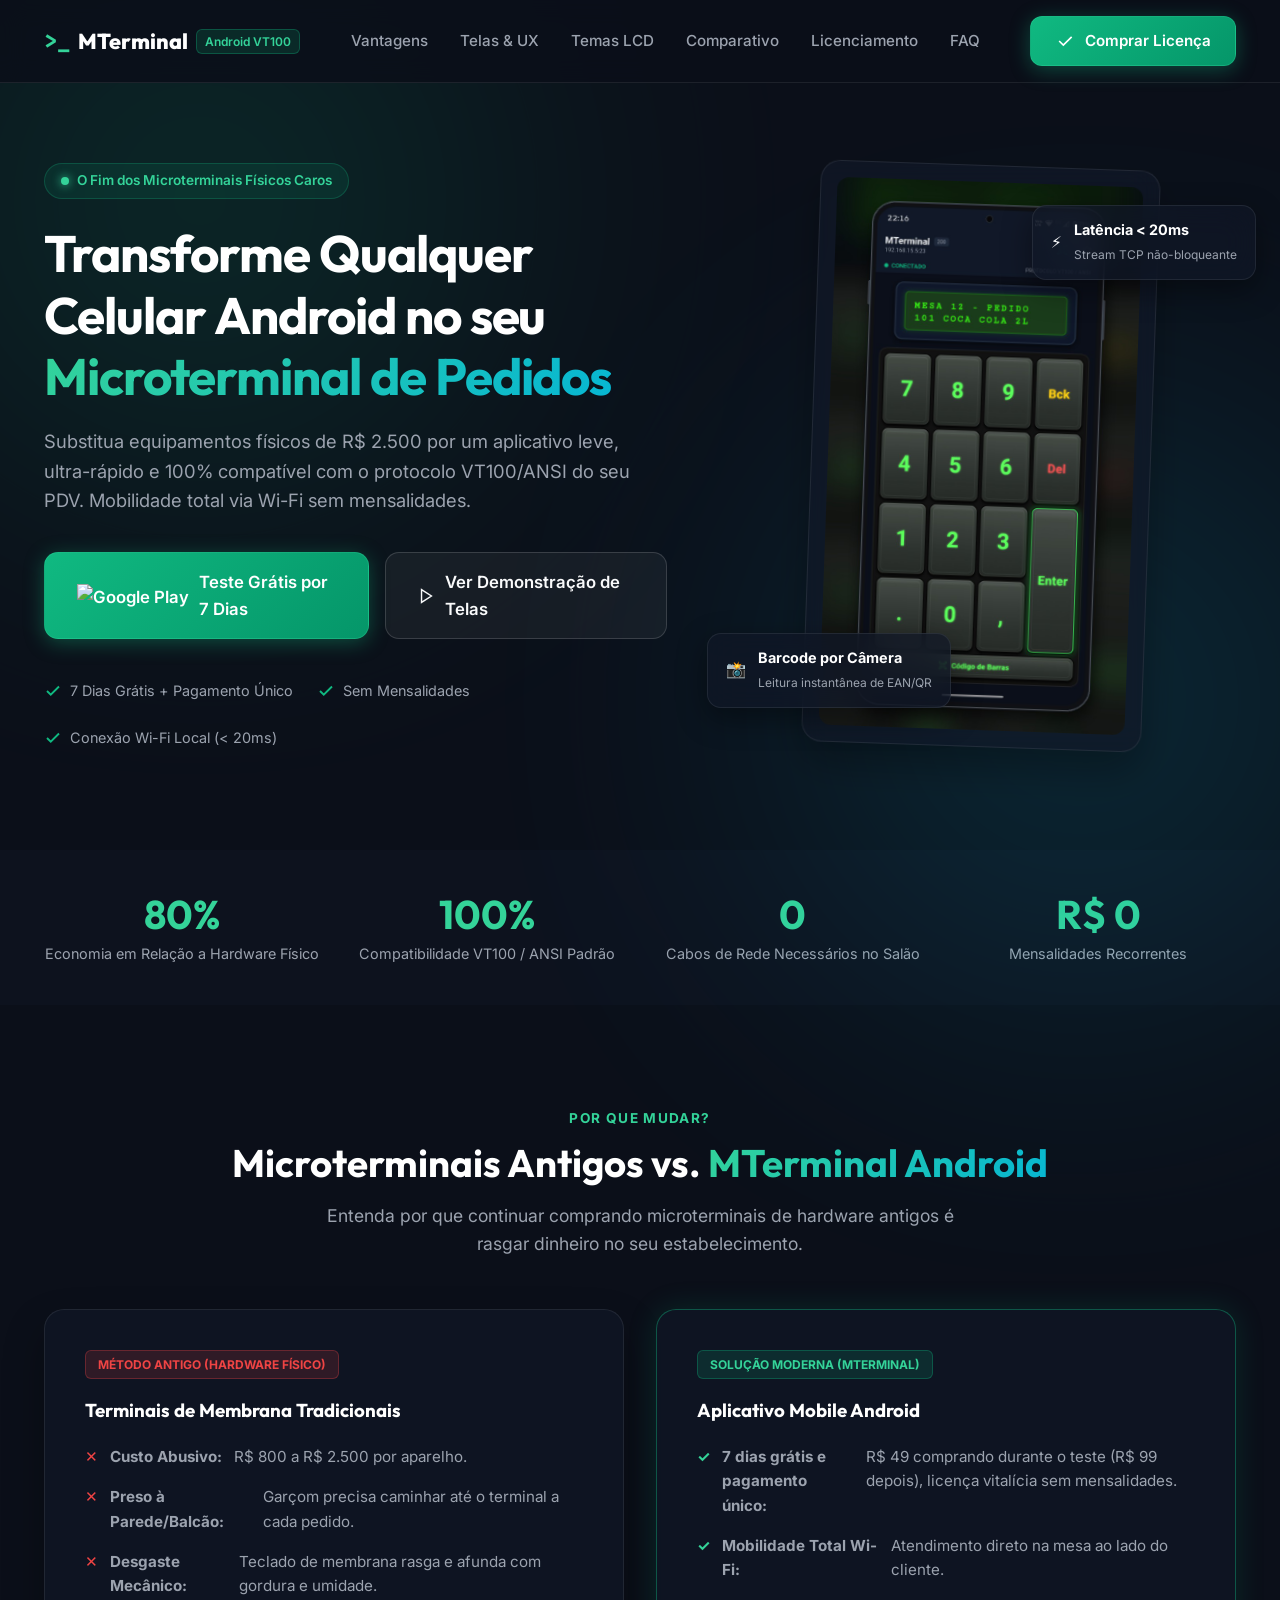
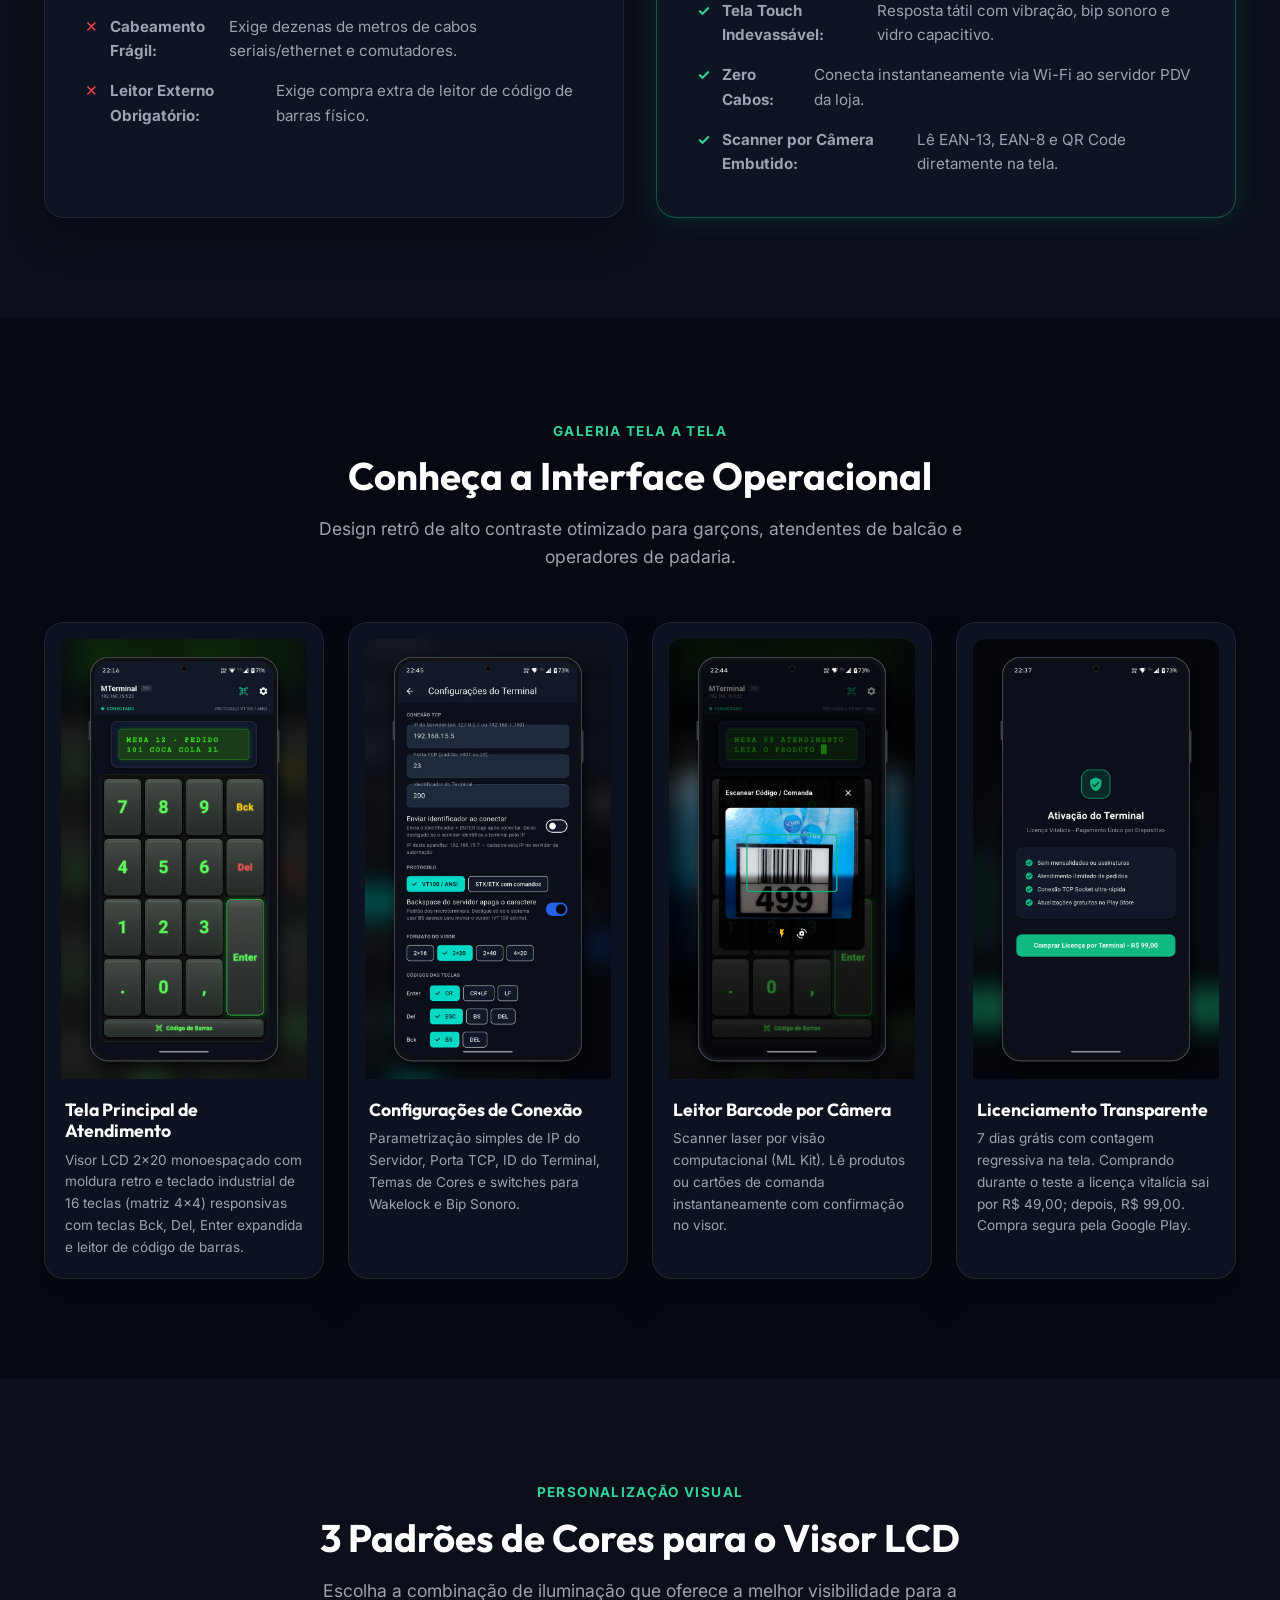
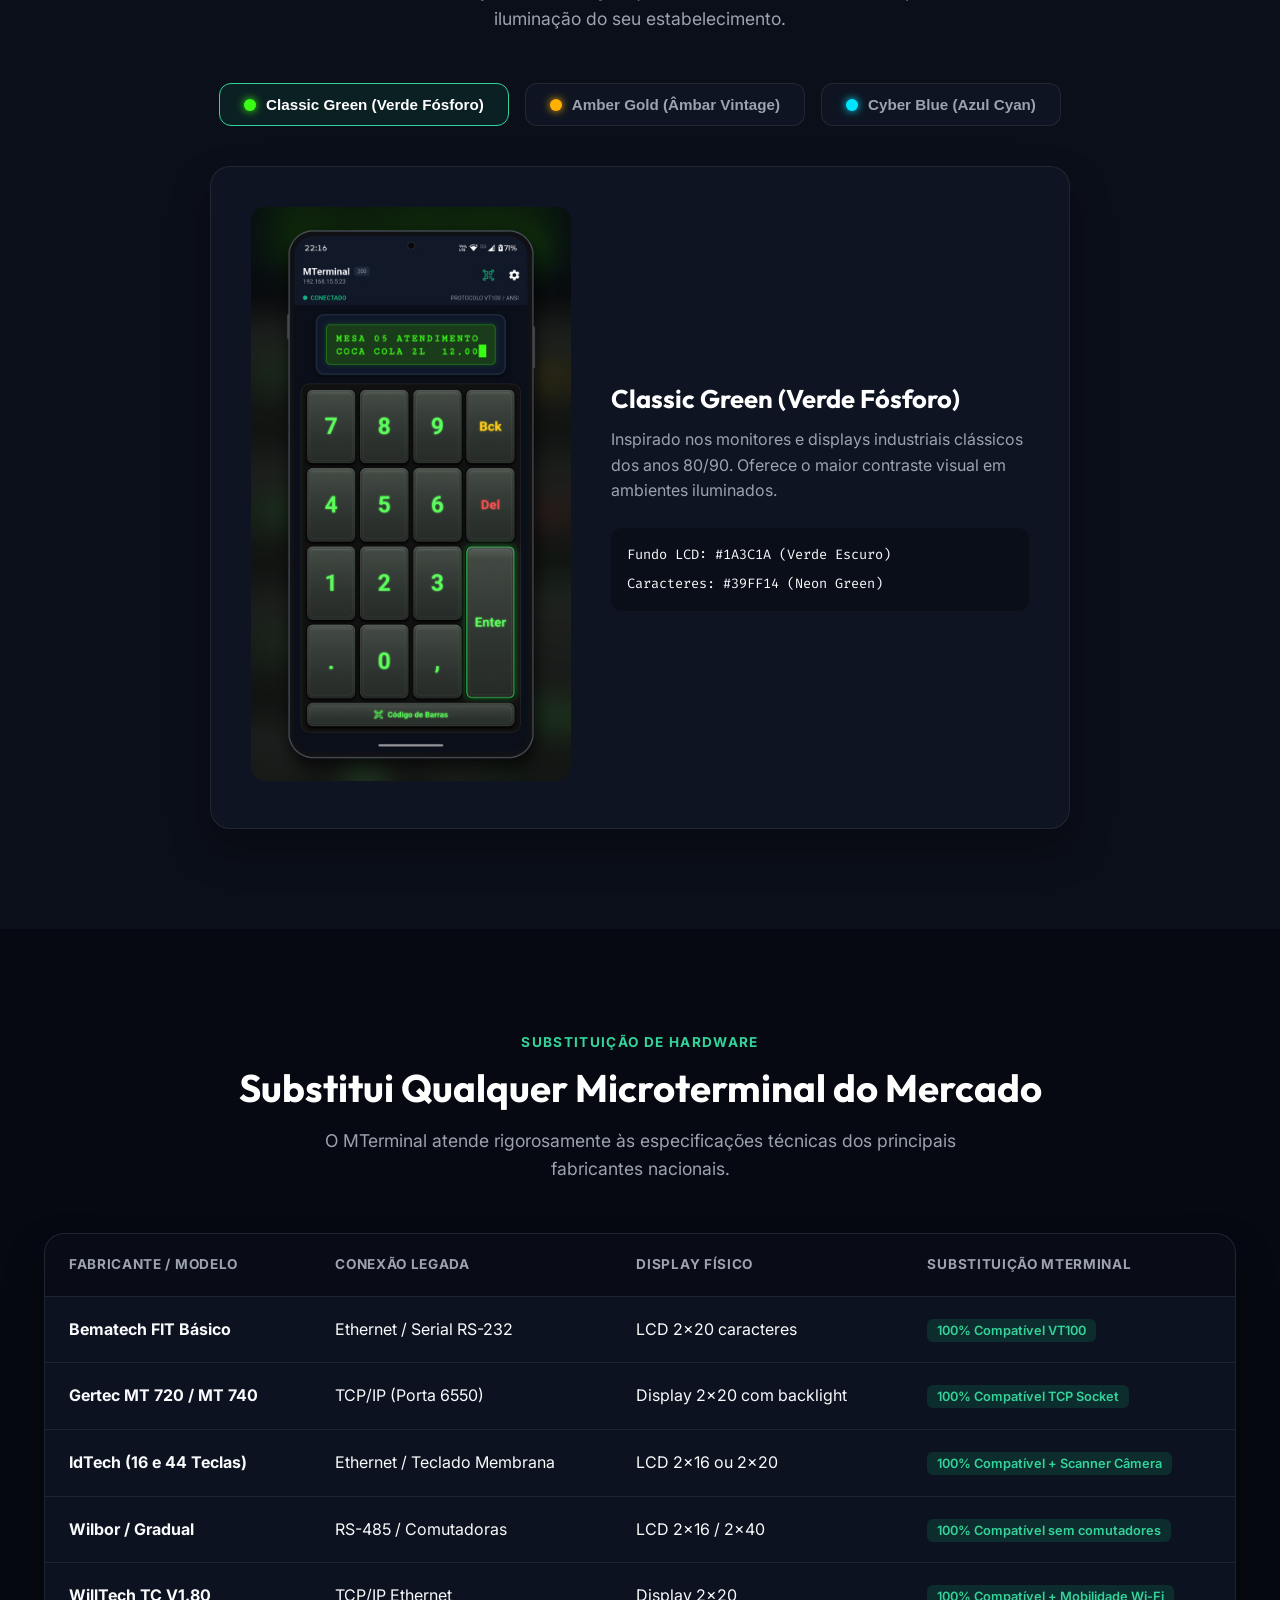
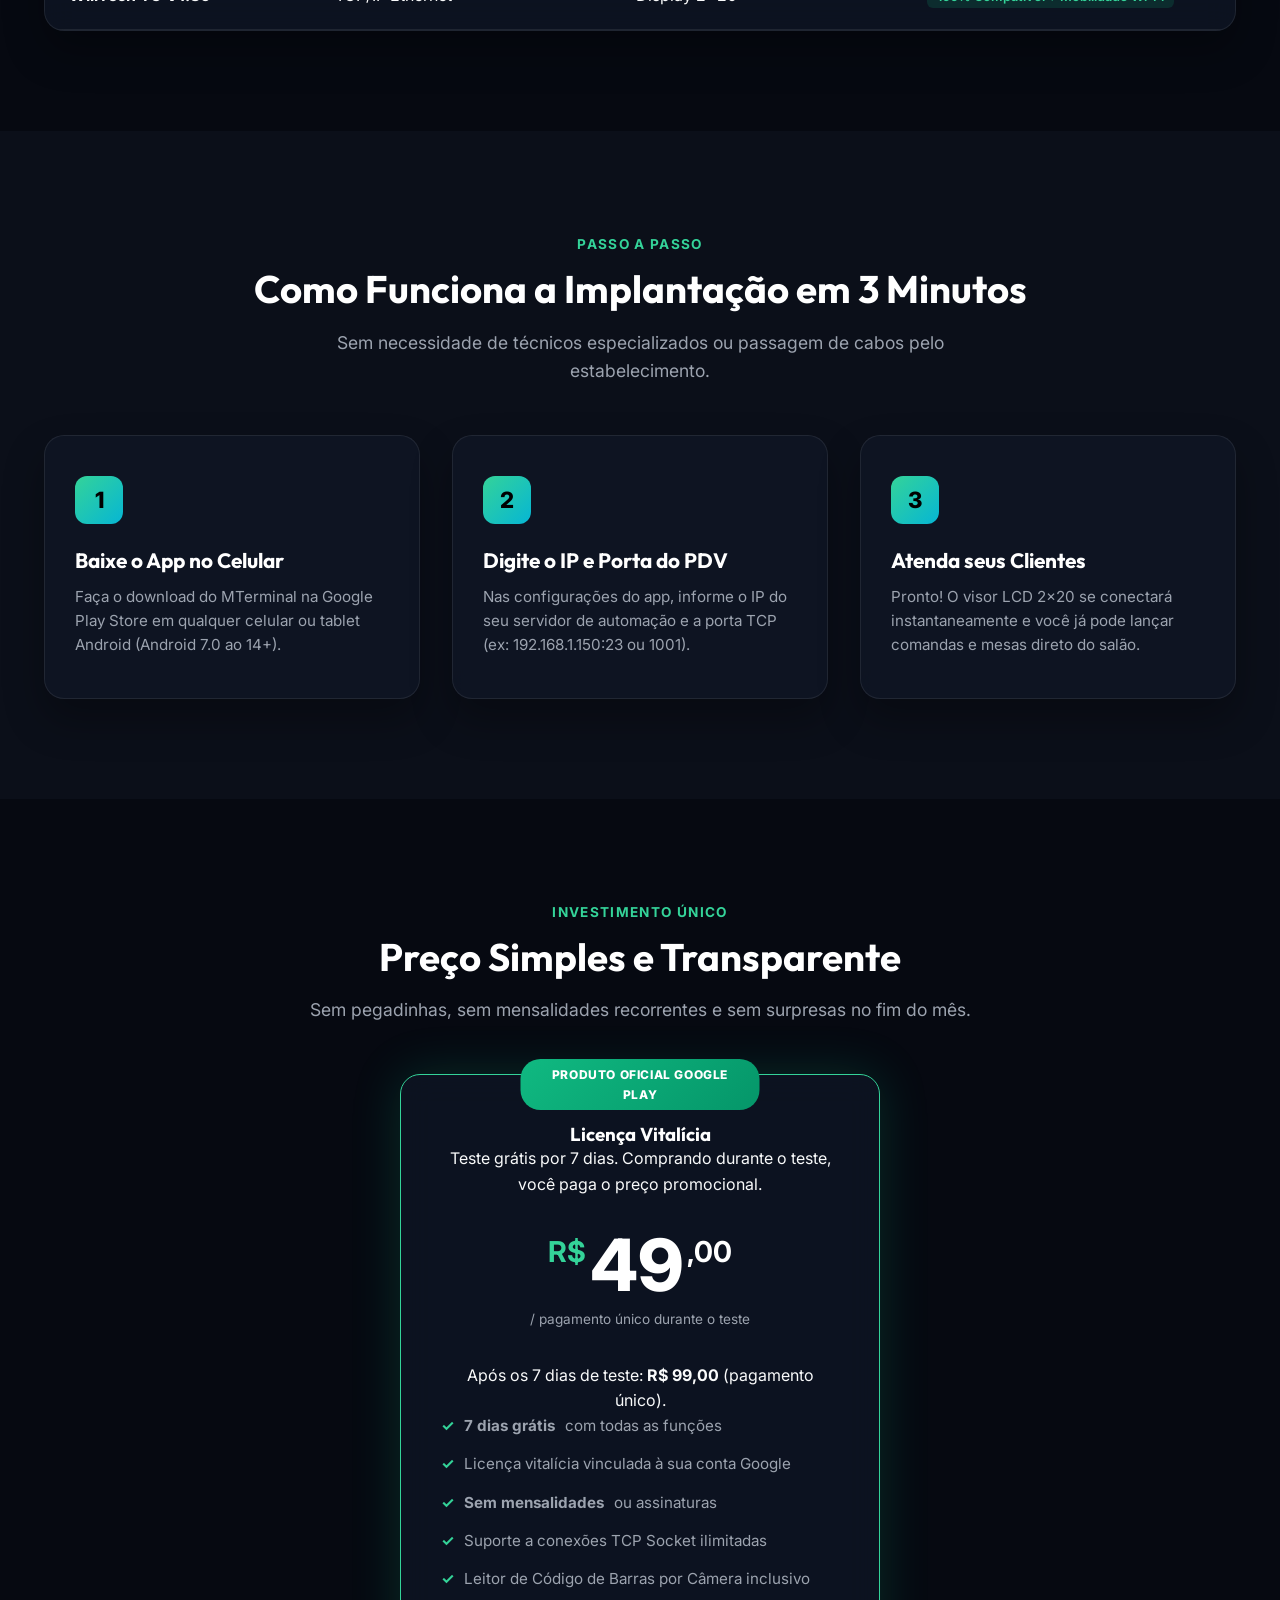
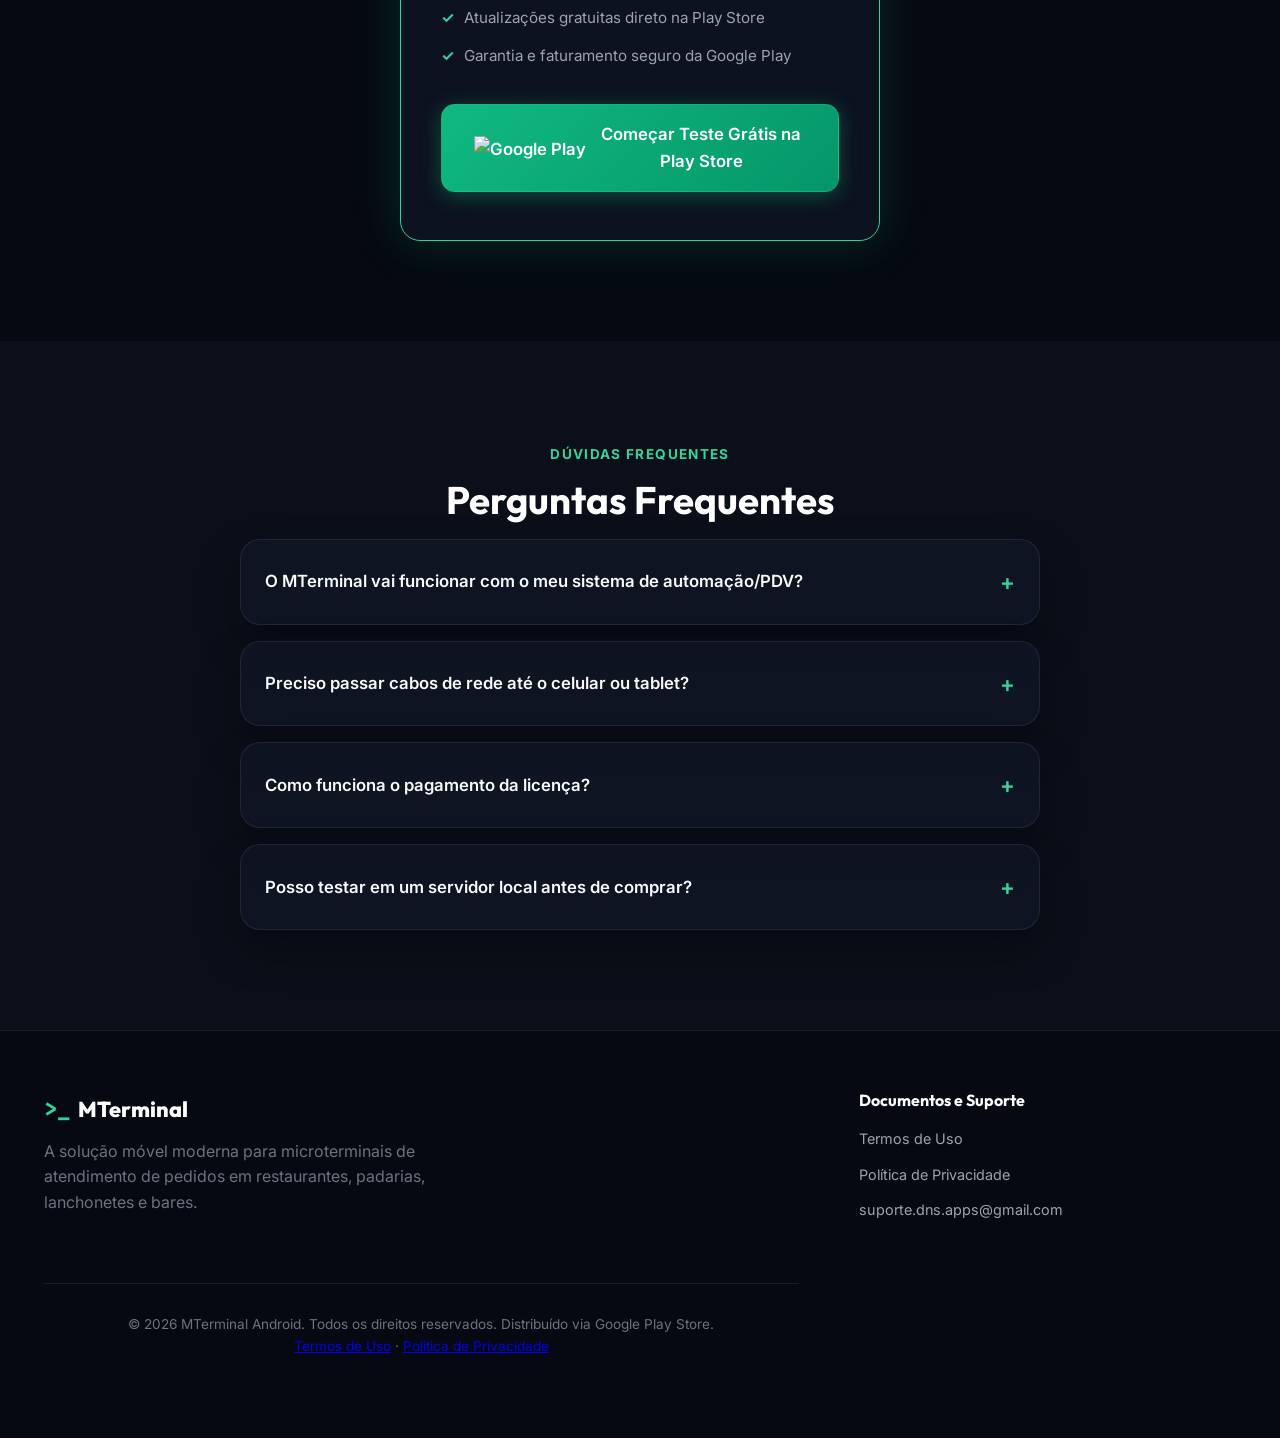
==== commit 4629ea5b: "Make the site responsive for mobile Collapsible navigation menu, single-column layout, stacked full-" ====
--- a/index.html
+++ b/index.html
@@ -19,14 +19,14 @@
     <div class="ambient-glow bg-glow-2"></div>
 
     <!-- Header / Navbar -->
-    <header class="navbar">
+    <header class="navbar has-toggle">
         <div class="container nav-container">
             <a href="#" class="brand-logo">
                 <span class="logo-icon">>_</span>
                 <span class="logo-text">MTerminal</span>
                 <span class="badge-android">Android VT100</span>
             </a>
-            <nav class="nav-links">
+            <nav class="nav-links" id="menu-principal">
                 <a href="#beneficios">Vantagens</a>
                 <a href="#telas">Telas & UX</a>
                 <a href="#temas">Temas LCD</a>
@@ -34,10 +34,14 @@
                 <a href="#preço">Licenciamento</a>
                 <a href="#faq">FAQ</a>
             </nav>
-            <a href="#preço" class="btn btn-emerald btn-glow">
+            <a href="#preço" class="btn btn-emerald btn-glow nav-cta">
                 <svg width="20" height="20" viewBox="0 0 24 24" fill="none" stroke="currentColor" stroke-width="2"><path d="M5 12l5 5l10 -10"/></svg>
                 Comprar Licença
             </a>
+            <button class="nav-toggle" type="button" aria-label="Abrir menu" aria-expanded="false" aria-controls="menu-principal">
+                <svg class="icon-open" width="22" height="22" viewBox="0 0 24 24" fill="none" stroke="currentColor" stroke-width="2" stroke-linecap="round"><path d="M4 7h16M4 12h16M4 17h16"/></svg>
+                <svg class="icon-close" width="22" height="22" viewBox="0 0 24 24" fill="none" stroke="currentColor" stroke-width="2" stroke-linecap="round"><path d="M6 6l12 12M18 6L6 18"/></svg>
+            </button>
         </div>
     </header>
 
--- a/styles.css
+++ b/styles.css
@@ -781,6 +781,184 @@
     .footer-container { grid-template-columns: 1fr; }
 }
 
+/* --------------------------------------------------------------------------
+   Base responsiva (vale para todas as larguras)
+   -------------------------------------------------------------------------- */
+img { max-width: 100%; height: auto; }
+
+/* Selo do Google Play dentro dos botões mantém a altura do atributo HTML */
+.btn img {
+    height: 24px;
+    width: auto;
+    flex-shrink: 0;
+}
+
+/* Itens de grade podem encolher abaixo do tamanho do conteúdo;
+   sem isso textos longos e a tabela alargam a página no celular. */
+.hero-container > *,
+.stats-container > *,
+.comparison-grid > *,
+.gallery-grid > *,
+.theme-preview-box > *,
+.steps-grid > *,
+.footer-container > * {
+    min-width: 0;
+}
+
+.table-responsive {
+    overflow-x: auto;
+    -webkit-overflow-scrolling: touch;
+}
+
+/* Botão do menu (só aparece no celular) */
+.nav-toggle {
+    display: none;
+    align-items: center;
+    justify-content: center;
+    width: 44px;
+    height: 44px;
+    border-radius: 12px;
+    border: 1px solid var(--border-card);
+    background: rgba(255, 255, 255, 0.05);
+    color: #FFFFFF;
+    cursor: pointer;
+}
+
+.nav-toggle .icon-close { display: none; }
+.navbar.nav-open .nav-toggle .icon-open { display: none; }
+.navbar.nav-open .nav-toggle .icon-close { display: block; }
+
+/* --------------------------------------------------------------------------
+   Celular e tablet pequeno
+   -------------------------------------------------------------------------- */
+@media (max-width: 768px) {
+    .container { padding: 0 18px; }
+
+    /* Menu recolhível */
+    .badge-android,
+    .nav-cta { display: none; }
+
+    .navbar.has-toggle .nav-toggle { display: inline-flex; }
+
+    .navbar.has-toggle .nav-links {
+        display: none;
+        position: absolute;
+        top: 100%;
+        left: 0;
+        right: 0;
+        flex-direction: column;
+        gap: 0;
+        padding: 6px 18px 14px;
+        background: rgba(11, 15, 25, 0.97);
+        backdrop-filter: blur(12px);
+        border-bottom: 1px solid var(--border-card);
+        box-shadow: 0 16px 30px rgba(0, 0, 0, 0.4);
+    }
+
+    .navbar.has-toggle.nav-open .nav-links { display: flex; }
+
+    .navbar.has-toggle .nav-links a {
+        padding: 14px 0;
+        font-size: 1.05rem;
+        border-bottom: 1px solid var(--border-card);
+    }
+
+    .navbar.has-toggle .nav-links a:last-child { border-bottom: none; }
+
+    /* Navbar das páginas legais (sem menu recolhível) */
+    .navbar:not(.has-toggle) .nav-links { gap: 14px; }
+    .navbar:not(.has-toggle) .nav-links a { font-size: 0.85rem; }
+
+    /* Brilhos de fundo menores para não estourar a largura */
+    .ambient-glow { width: 320px; height: 320px; filter: blur(100px); }
+    .bg-glow-2 { right: 0; }
+
+    /* Hero */
+    .hero-section { padding: 40px 0 60px; }
+    .hero-container { gap: 40px; }
+    .hero-badge { font-size: 0.78rem; }
+    .hero-title { font-size: 2.15rem; }
+    .hero-subtitle { font-size: 1rem; margin-bottom: 28px; }
+    .hero-cta-group { flex-direction: column; align-items: stretch; }
+    .hero-cta-group .btn { width: 100%; }
+    .phone-frame { max-width: 280px; transform: none; }
+    .floating-badge { padding: 8px 12px; gap: 8px; }
+    .floating-badge strong { font-size: 0.8rem; }
+    .floating-badge small { font-size: 0.7rem; }
+    .badge-top-right { top: 16px; right: 0; }
+    .badge-bottom-left { bottom: 16px; left: 0; }
+
+    /* Estatísticas */
+    .stats-bar { padding: 28px 0; }
+    .stats-container { gap: 20px; }
+    .stat-number { font-size: 2rem; }
+    .stat-label { font-size: 0.82rem; }
+
+    /* Seções */
+    .section-padding { padding: 64px 0; }
+    .section-title { font-size: 1.75rem; }
+    .section-desc { font-size: 1rem; margin-bottom: 36px; }
+
+    /* Comparativo: marcador + texto em fluxo normal, sem colunas espremidas */
+    .comparison-card { padding: 26px 20px; }
+    .feature-list li,
+    .pricing-features li {
+        display: block;
+        position: relative;
+        padding-left: 24px;
+    }
+    .feature-list li > .cross,
+    .feature-list li > .check,
+    .pricing-features li > .check {
+        position: absolute;
+        left: 0;
+        top: 0;
+    }
+
+    /* Galeria: uma coluna com imagem centralizada */
+    .gallery-grid { grid-template-columns: 1fr; gap: 20px; }
+    .gallery-img-wrapper { max-width: 300px; margin: 0 auto; }
+
+    /* Temas */
+    .theme-buttons { flex-direction: column; align-items: stretch; gap: 10px; }
+    .theme-btn { justify-content: center; }
+    .theme-preview-box { padding: 22px; gap: 24px; }
+    .theme-preview-img-container { max-width: 280px; margin: 0 auto; }
+    .theme-preview-details h3 { font-size: 1.3rem; }
+    .theme-specs { font-size: 0.78rem; }
+
+    /* Tabela: rola na horizontal dentro do card */
+    .comp-table { min-width: 620px; }
+    .comp-table th, .comp-table td { padding: 14px 16px; font-size: 0.88rem; }
+
+    /* Passo a passo */
+    .step-card { padding: 28px 22px; }
+
+    /* Preço */
+    .pricing-card { padding: 44px 22px 32px; }
+    .pricing-badge { white-space: nowrap; font-size: 0.68rem; padding: 6px 14px; }
+    .amount { font-size: 3.6rem; }
+    .pricing-features li { font-size: 0.9rem; }
+    .pricing-card .btn-lg { gap: 12px; padding: 14px 18px; }
+
+    /* FAQ */
+    .faq-item { padding: 18px; }
+    .faq-question { font-size: 0.98rem; gap: 12px; }
+
+    /* Rodapé */
+    .footer { padding: 44px 0 28px; }
+    .footer-container { gap: 32px; }
+}
+
+@media (max-width: 480px) {
+    .hero-title { font-size: 1.85rem; }
+    .section-title { font-size: 1.5rem; }
+    .stats-container { grid-template-columns: 1fr 1fr; gap: 16px; }
+    .stat-number { font-size: 1.7rem; }
+    .amount { font-size: 3.1rem; }
+    .btn-lg { padding: 14px 20px; font-size: 1rem; }
+}
+
 /* ==========================================================================
    Páginas legais (Termos de Uso e Política de Privacidade)
    ========================================================================== */
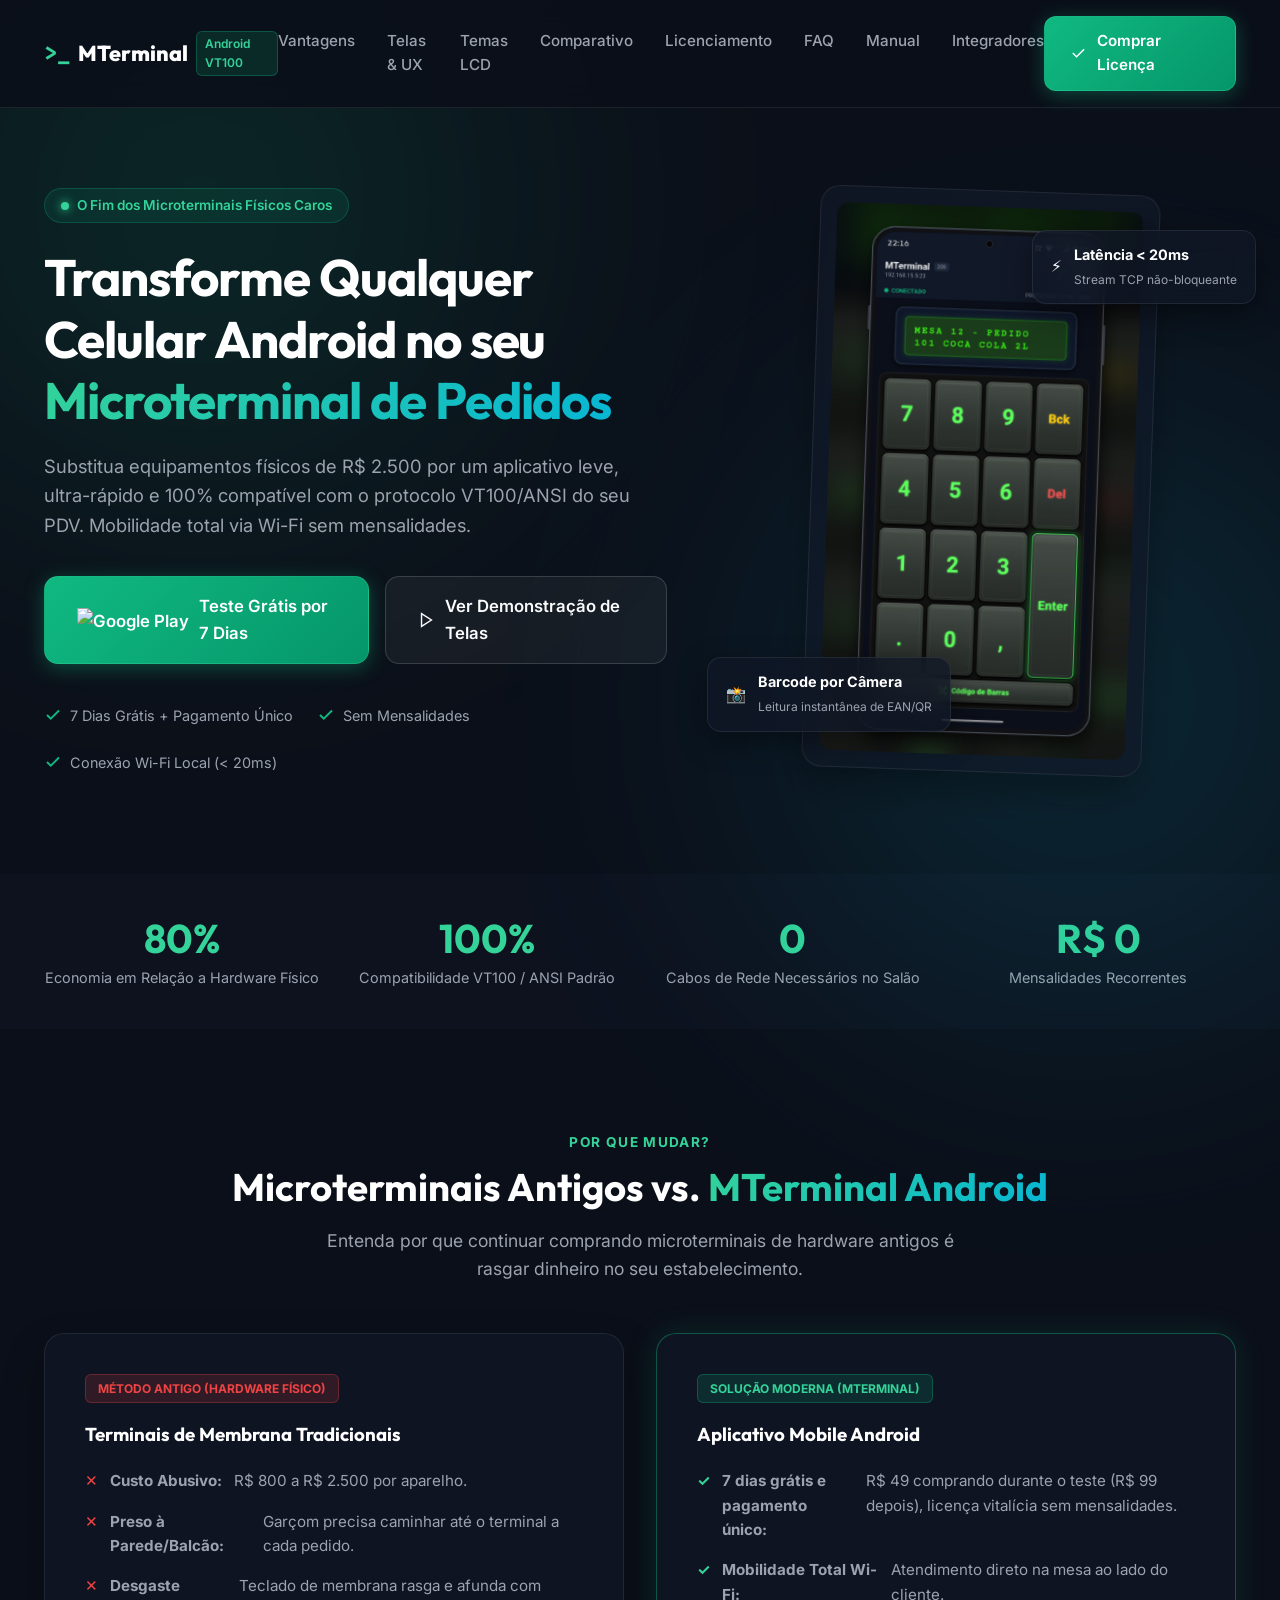
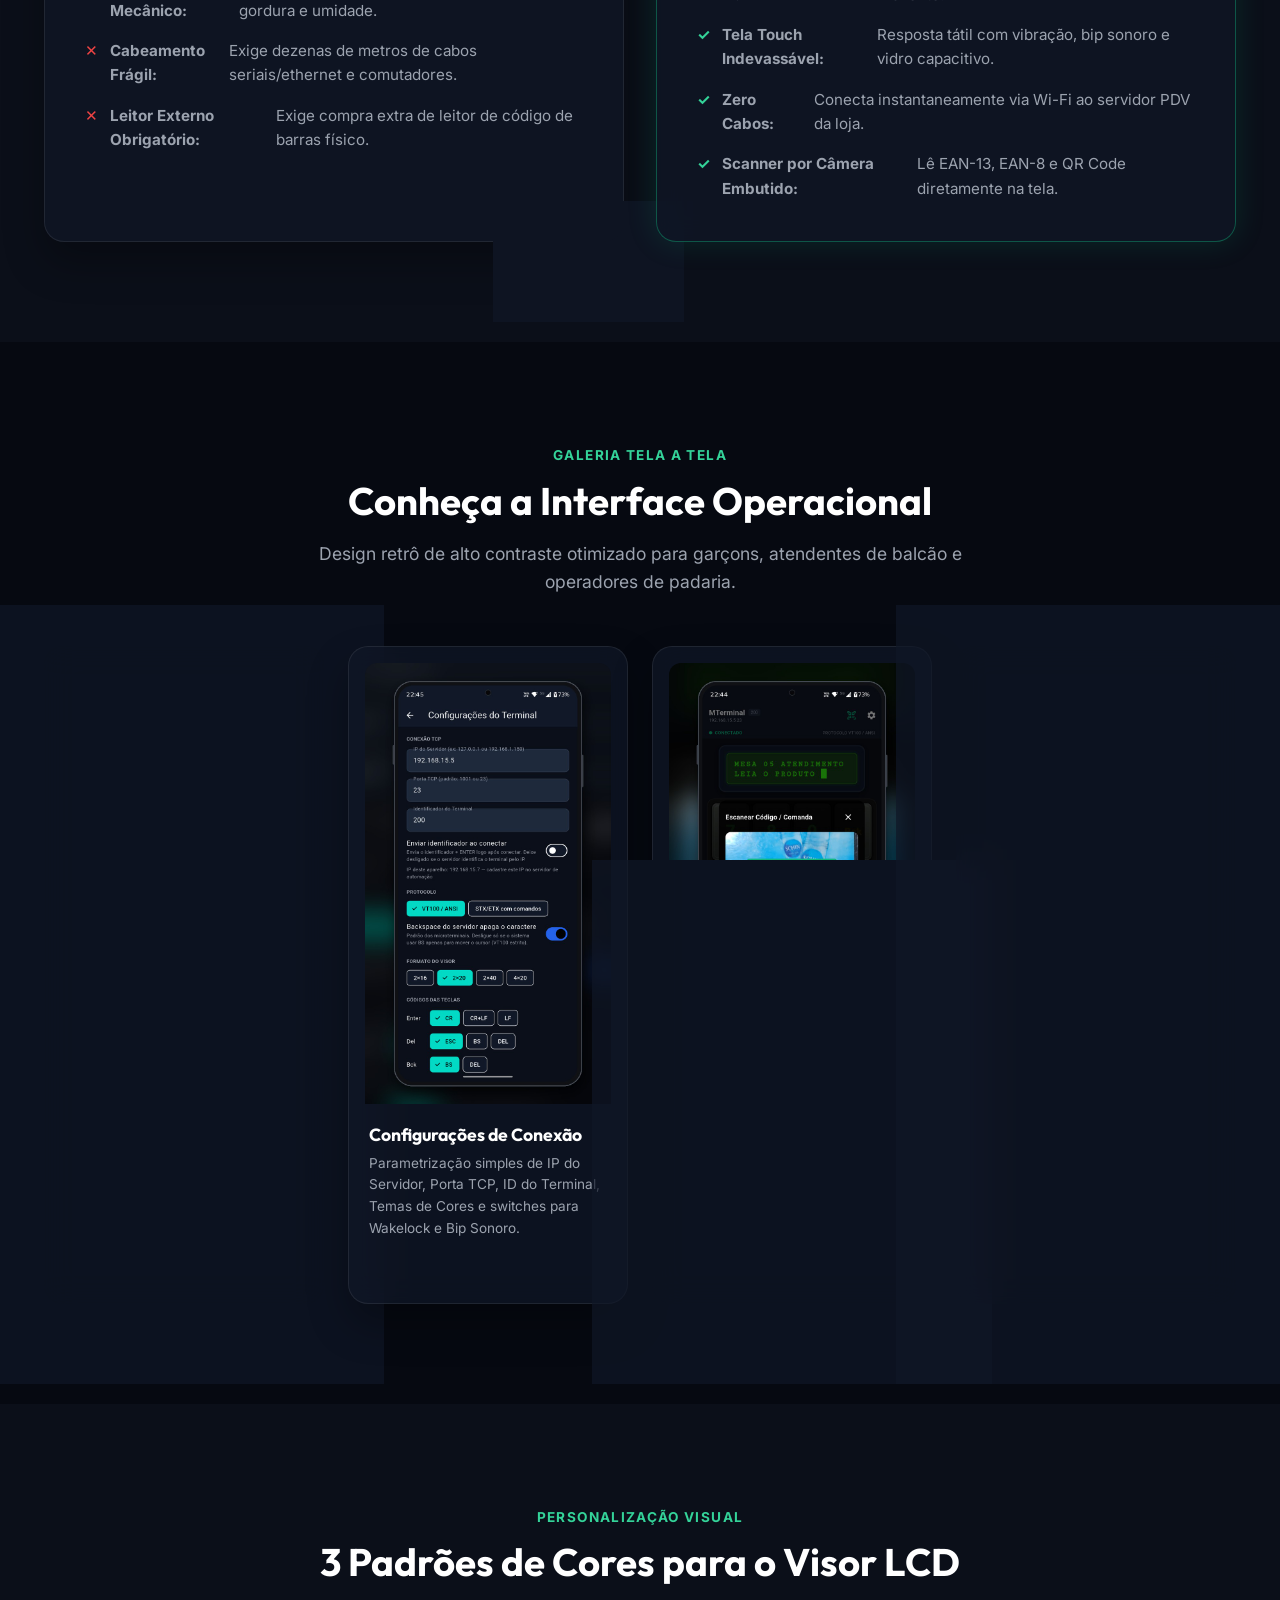
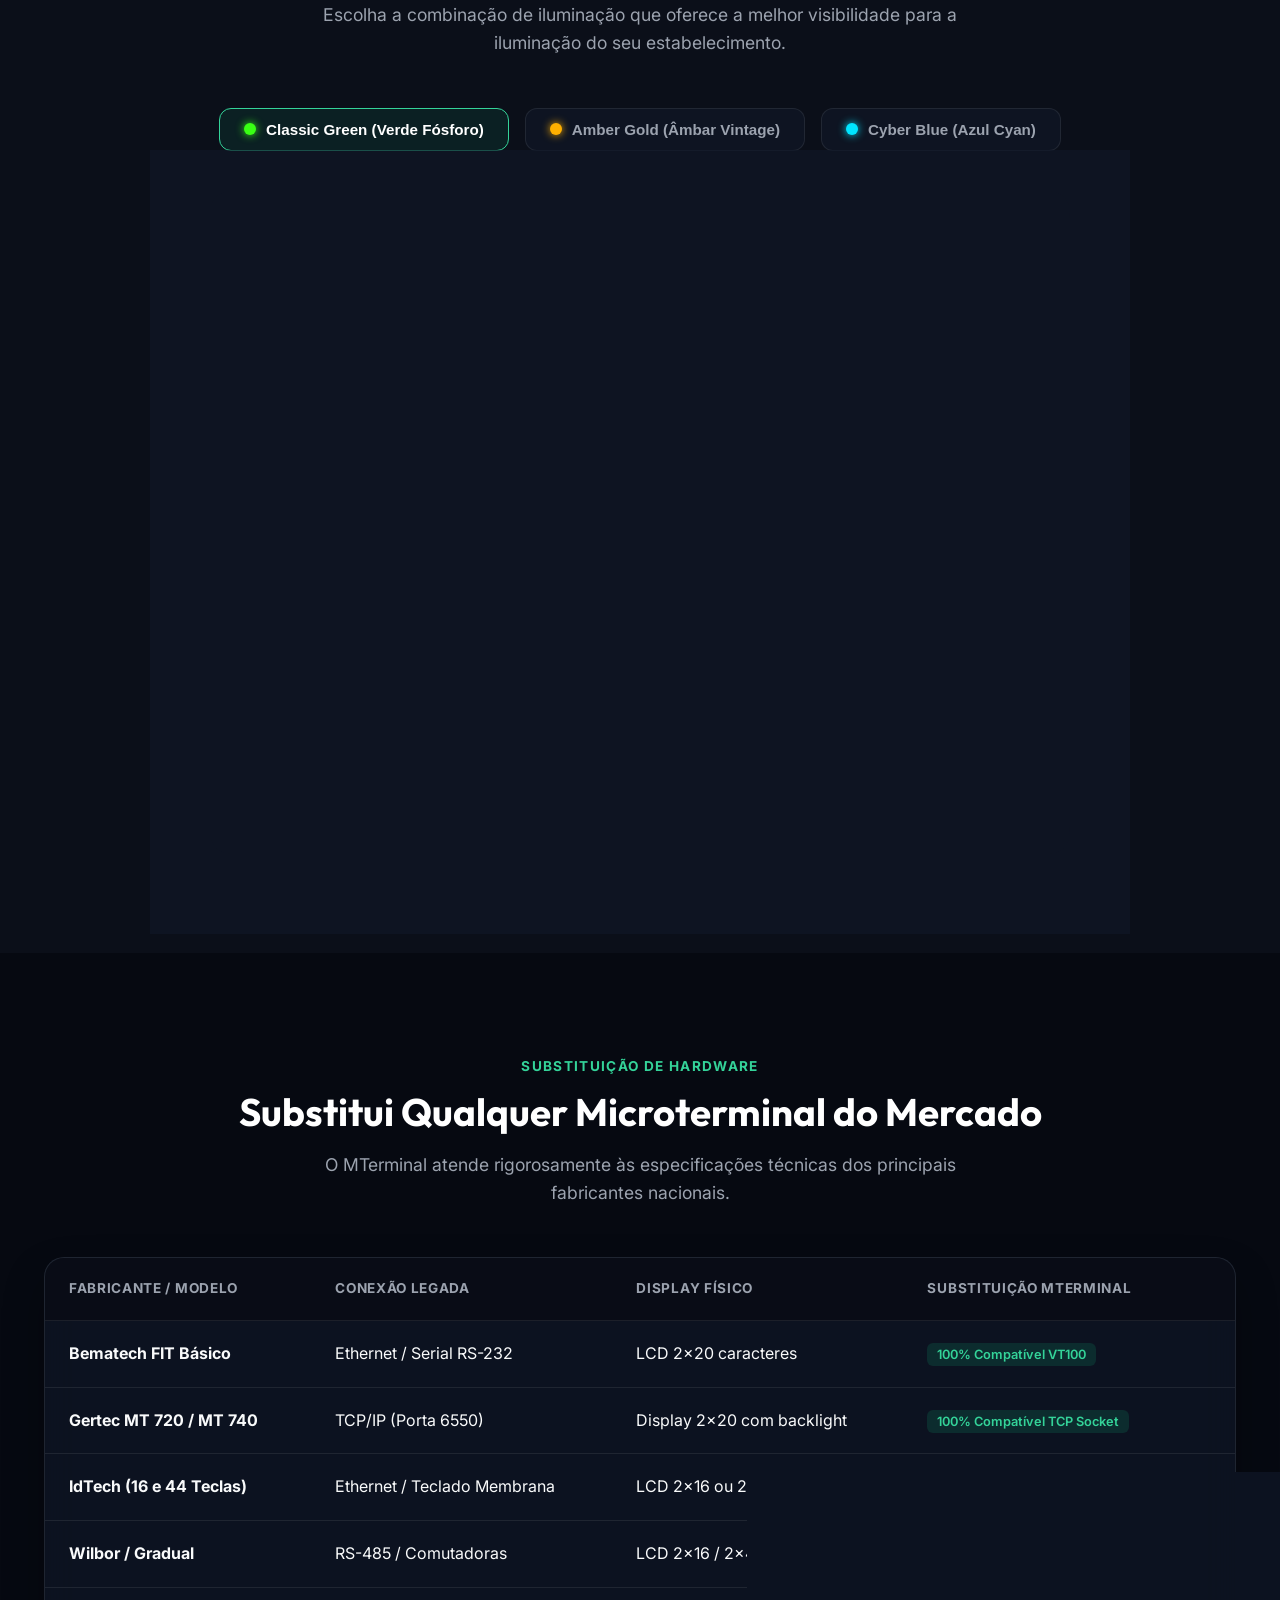
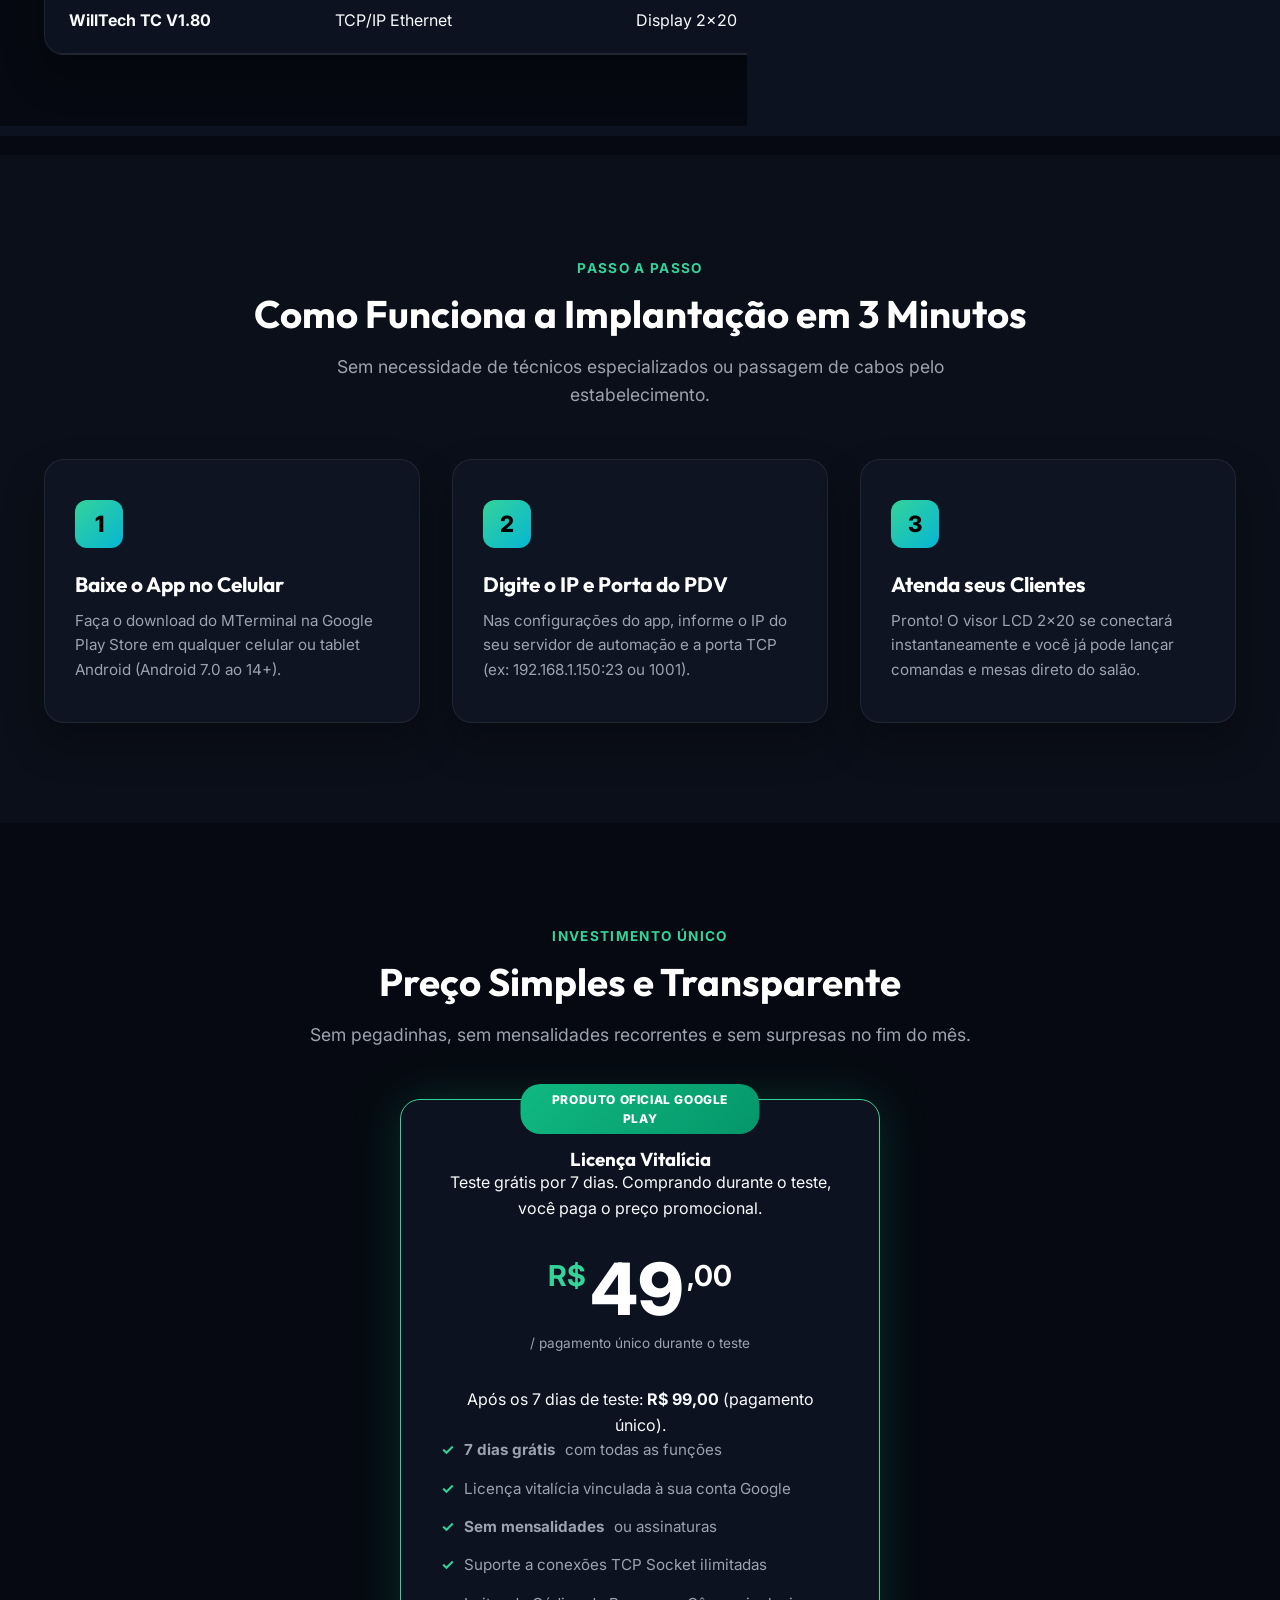
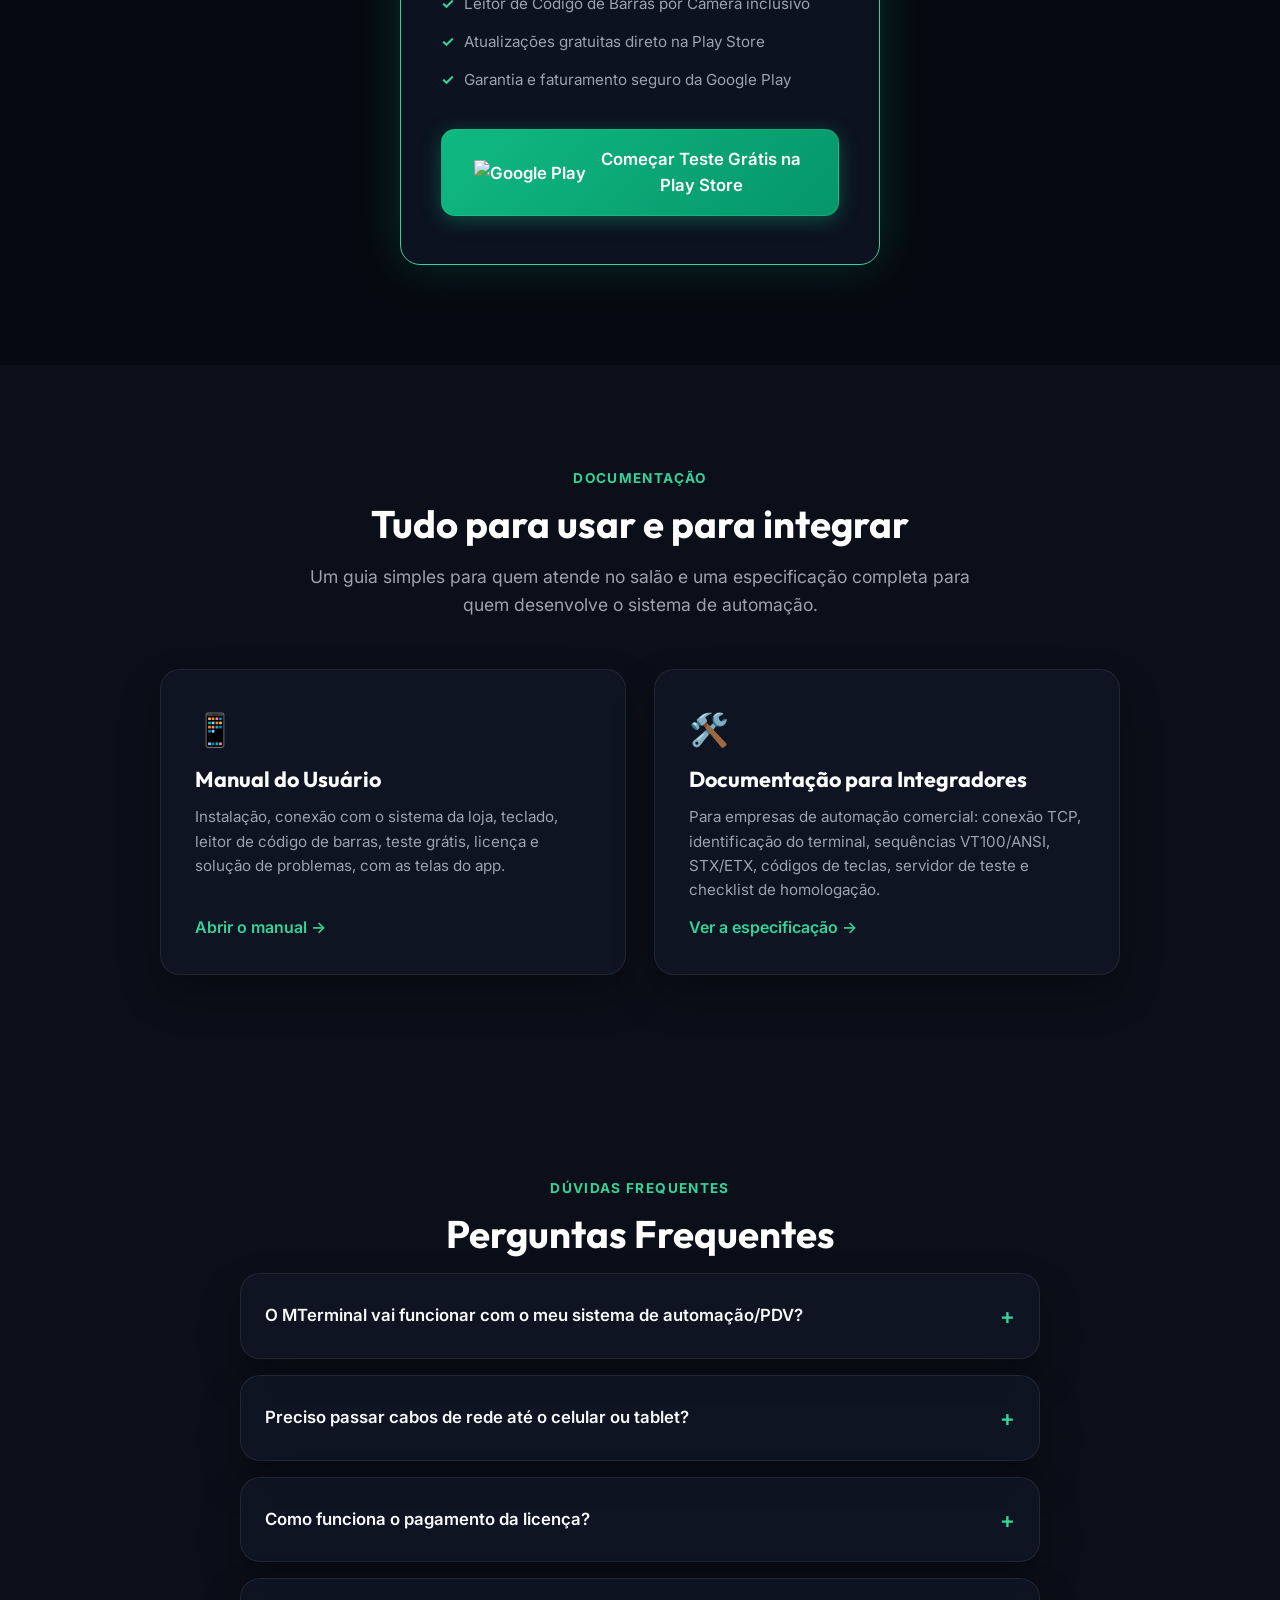
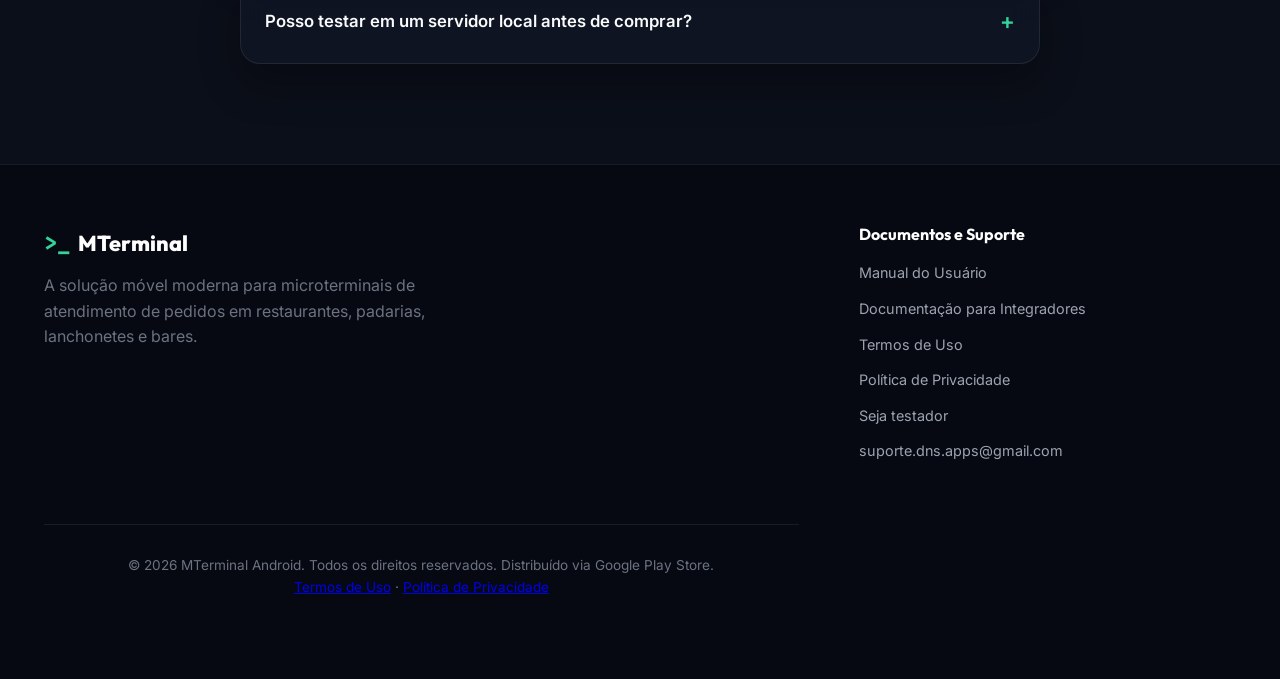
==== commit fe96d4ff: "Add user manual and integration documentation - manual.html: end-user guide (install, first run and " ====
--- a/index.html
+++ b/index.html
@@ -33,6 +33,8 @@
                 <a href="#comparativo">Comparativo</a>
                 <a href="#preço">Licenciamento</a>
                 <a href="#faq">FAQ</a>
+                <a href="manual.html">Manual</a>
+                <a href="integracao.html">Integradores</a>
             </nav>
             <a href="#preço" class="btn btn-emerald btn-glow nav-cta">
                 <svg width="20" height="20" viewBox="0 0 24 24" fill="none" stroke="currentColor" stroke-width="2"><path d="M5 12l5 5l10 -10"/></svg>
@@ -432,6 +434,31 @@
         </div>
     </section>
 
+    <!-- Documentation Section -->
+    <section id="documentacao" class="section-padding">
+        <div class="container">
+            <div class="section-header text-center">
+                <span class="section-tag">DOCUMENTAÇÃO</span>
+                <h2 class="section-title">Tudo para usar e para integrar</h2>
+                <p class="section-desc">Um guia simples para quem atende no salão e uma especificação completa para quem desenvolve o sistema de automação.</p>
+            </div>
+            <div class="docs-grid">
+                <a href="manual.html" class="doc-card glass-card">
+                    <span class="doc-card-icon">📱</span>
+                    <h3>Manual do Usuário</h3>
+                    <p>Instalação, conexão com o sistema da loja, teclado, leitor de código de barras, teste grátis, licença e solução de problemas, com as telas do app.</p>
+                    <span class="doc-card-link">Abrir o manual →</span>
+                </a>
+                <a href="integracao.html" class="doc-card glass-card">
+                    <span class="doc-card-icon">🛠️</span>
+                    <h3>Documentação para Integradores</h3>
+                    <p>Para empresas de automação comercial: conexão TCP, identificação do terminal, sequências VT100/ANSI, STX/ETX, códigos de teclas, servidor de teste e checklist de homologação.</p>
+                    <span class="doc-card-link">Ver a especificação →</span>
+                </a>
+            </div>
+        </div>
+    </section>
+
     <!-- FAQ Section -->
     <section id="faq" class="section-padding">
         <div class="container">
@@ -497,8 +524,11 @@
             <div class="footer-links">
                 <h4>Documentos e Suporte</h4>
                 <ul>
+                    <li><a href="manual.html">Manual do Usuário</a></li>
+                    <li><a href="integracao.html">Documentação para Integradores</a></li>
                     <li><a href="termos.html">Termos de Uso</a></li>
                     <li><a href="privacidade.html">Política de Privacidade</a></li>
+                    <li><a href="testar.html">Seja testador</a></li>
                     <li><a href="mailto:suporte.dns.apps@gmail.com?subject=MTerminal">suporte.dns.apps@gmail.com</a></li>
                 </ul>
             </div>
--- a/styles.css
+++ b/styles.css
@@ -1047,3 +1047,312 @@
     .legal-page { padding-top: 110px; }
     .legal-page h1 { font-size: 1.8rem; }
 }
+
+/* ==========================================================================
+   Páginas de documentação (Manual do Usuário e Integração Técnica)
+   ========================================================================== */
+.doc-page {
+    max-width: 920px;
+    margin: 0 auto;
+    padding: 60px 24px 80px;
+    line-height: 1.75;
+}
+
+.doc-hero {
+    text-align: center;
+    margin-bottom: 40px;
+}
+
+.doc-hero h1 {
+    font-size: 2.6rem;
+    margin: 10px 0 12px;
+}
+
+.doc-hero p {
+    color: var(--text-muted);
+    font-size: 1.1rem;
+    max-width: 680px;
+    margin: 0 auto;
+}
+
+.doc-toc {
+    display: grid;
+    grid-template-columns: repeat(auto-fill, minmax(230px, 1fr));
+    gap: 10px;
+    padding: 22px;
+    margin-bottom: 48px;
+}
+
+.doc-toc a {
+    color: var(--text-muted);
+    text-decoration: none;
+    font-size: 0.93rem;
+    padding: 6px 10px;
+    border-radius: 8px;
+    transition: all 0.2s;
+}
+
+.doc-toc a:hover {
+    color: #FFFFFF;
+    background: rgba(16, 185, 129, 0.1);
+}
+
+.doc-page h2 {
+    font-size: 1.7rem;
+    margin: 64px 0 16px;
+    padding-top: 10px;
+    scroll-margin-top: 90px;
+}
+
+.doc-page h2 .num {
+    color: var(--emerald-400);
+    margin-right: 8px;
+}
+
+.doc-page h3 {
+    font-size: 1.2rem;
+    margin: 32px 0 10px;
+    scroll-margin-top: 90px;
+}
+
+.doc-page p,
+.doc-page li {
+    color: var(--text-muted);
+}
+
+.doc-page p { margin-bottom: 14px; }
+
+.doc-page ul,
+.doc-page ol {
+    padding-left: 22px;
+    margin-bottom: 16px;
+}
+
+.doc-page li { margin-bottom: 8px; }
+
+.doc-page strong { color: var(--text-main); }
+
+.doc-page a { color: var(--cyan-500); }
+
+.doc-page code {
+    font-family: var(--font-mono);
+    font-size: 0.86em;
+    background: rgba(255, 255, 255, 0.07);
+    border: 1px solid var(--border-card);
+    border-radius: 6px;
+    padding: 1px 6px;
+    color: var(--emerald-400);
+    white-space: nowrap;
+}
+
+.doc-page pre {
+    background: #05080F;
+    border: 1px solid var(--border-card);
+    border-radius: 12px;
+    padding: 18px 20px;
+    overflow-x: auto;
+    margin: 12px 0 20px;
+    line-height: 1.6;
+}
+
+.doc-page pre code {
+    background: none;
+    border: none;
+    padding: 0;
+    color: #D1FAE5;
+    white-space: pre;
+    font-size: 0.85rem;
+}
+
+/* Figura com print da tela + texto ao lado */
+.doc-figure-row {
+    display: grid;
+    grid-template-columns: 280px 1fr;
+    gap: 36px;
+    align-items: start;
+    margin: 20px 0 28px;
+}
+
+.doc-figure-row > * { min-width: 0; }
+
+.doc-figure {
+    margin: 0;
+    text-align: center;
+}
+
+.doc-figure img {
+    width: 100%;
+    max-width: 300px;
+    border-radius: 18px;
+    display: block;
+    margin: 0 auto;
+}
+
+.doc-figure figcaption {
+    color: var(--text-dim);
+    font-size: 0.82rem;
+    margin-top: 10px;
+}
+
+.doc-figure-wide img { max-width: 420px; }
+
+.doc-gallery {
+    display: grid;
+    grid-template-columns: repeat(3, 1fr);
+    gap: 22px;
+    margin: 20px 0 28px;
+}
+
+.doc-gallery > * { min-width: 0; }
+
+/* Passos numerados */
+.doc-steps {
+    list-style: none;
+    padding-left: 0 !important;
+    counter-reset: step;
+}
+
+.doc-steps > li {
+    counter-increment: step;
+    position: relative;
+    padding-left: 48px;
+    margin-bottom: 18px;
+}
+
+.doc-steps > li::before {
+    content: counter(step);
+    position: absolute;
+    left: 0;
+    top: 0;
+    width: 32px;
+    height: 32px;
+    border-radius: 10px;
+    background: linear-gradient(135deg, var(--emerald-400), var(--cyan-500));
+    color: #000000;
+    font-weight: 800;
+    display: flex;
+    align-items: center;
+    justify-content: center;
+}
+
+/* Avisos */
+.callout {
+    border-radius: 14px;
+    padding: 16px 20px;
+    margin: 18px 0 22px;
+    border: 1px solid;
+}
+
+.callout p:last-child,
+.callout ul:last-child { margin-bottom: 0; }
+
+.callout-title {
+    display: block;
+    font-weight: 700;
+    margin-bottom: 6px;
+}
+
+.callout-info { background: rgba(6, 182, 212, 0.08); border-color: rgba(6, 182, 212, 0.35); }
+.callout-info .callout-title { color: var(--cyan-500); }
+.callout-tip { background: rgba(16, 185, 129, 0.08); border-color: rgba(16, 185, 129, 0.35); }
+.callout-tip .callout-title { color: var(--emerald-400); }
+.callout-warn { background: rgba(245, 158, 11, 0.08); border-color: rgba(245, 158, 11, 0.4); }
+.callout-warn .callout-title { color: var(--amber-500); }
+
+/* Tabelas */
+.doc-table-wrap {
+    overflow-x: auto;
+    -webkit-overflow-scrolling: touch;
+    margin: 12px 0 22px;
+    border: 1px solid var(--border-card);
+    border-radius: 12px;
+}
+
+.doc-table {
+    width: 100%;
+    border-collapse: collapse;
+    font-size: 0.9rem;
+}
+
+.doc-table th,
+.doc-table td {
+    padding: 11px 14px;
+    text-align: left;
+    border-bottom: 1px solid var(--border-card);
+    color: var(--text-muted);
+    vertical-align: top;
+}
+
+.doc-table th {
+    color: var(--text-main);
+    background: rgba(16, 185, 129, 0.08);
+    font-size: 0.82rem;
+    text-transform: uppercase;
+    letter-spacing: 0.04em;
+}
+
+.doc-table tr:last-child td { border-bottom: none; }
+
+/* Cartões de documentação na página inicial */
+.docs-grid {
+    display: grid;
+    grid-template-columns: 1fr 1fr;
+    gap: 28px;
+    max-width: 960px;
+    margin: 0 auto;
+}
+
+.docs-grid > * { min-width: 0; }
+
+.doc-card {
+    padding: 34px;
+    text-decoration: none;
+    display: flex;
+    flex-direction: column;
+    gap: 12px;
+    transition: transform 0.3s ease, border-color 0.3s ease;
+}
+
+.doc-card:hover {
+    transform: translateY(-4px);
+    border-color: rgba(16, 185, 129, 0.45);
+}
+
+.doc-card .doc-card-icon {
+    font-size: 2rem;
+}
+
+.doc-card h3 { font-size: 1.35rem; }
+
+.doc-card p {
+    color: var(--text-muted);
+    font-size: 0.95rem;
+}
+
+.doc-card .doc-card-link {
+    color: var(--emerald-400);
+    font-weight: 600;
+    margin-top: auto;
+}
+
+@media (max-width: 768px) {
+    .doc-page { padding: 36px 18px 60px; }
+    .doc-hero h1 { font-size: 1.9rem; }
+    .doc-hero p { font-size: 1rem; }
+    .doc-toc { grid-template-columns: 1fr; padding: 14px; margin-bottom: 32px; }
+    .doc-page h2 { font-size: 1.4rem; margin-top: 48px; }
+    .doc-figure-row { grid-template-columns: 1fr; gap: 18px; }
+    .doc-figure img { max-width: 260px; }
+    .doc-gallery { grid-template-columns: 1fr; }
+    .docs-grid { grid-template-columns: 1fr; }
+    .doc-card { padding: 24px; }
+    .doc-page code { white-space: normal; word-break: break-word; }
+}
+
+/* Menu com mais itens: compacta em telas médias antes de virar menu recolhível */
+@media (max-width: 1180px) and (min-width: 769px) {
+    .nav-links { gap: 18px; }
+    .nav-links a { font-size: 0.86rem; }
+    .badge-android,
+    .nav-cta { display: none; }
+}
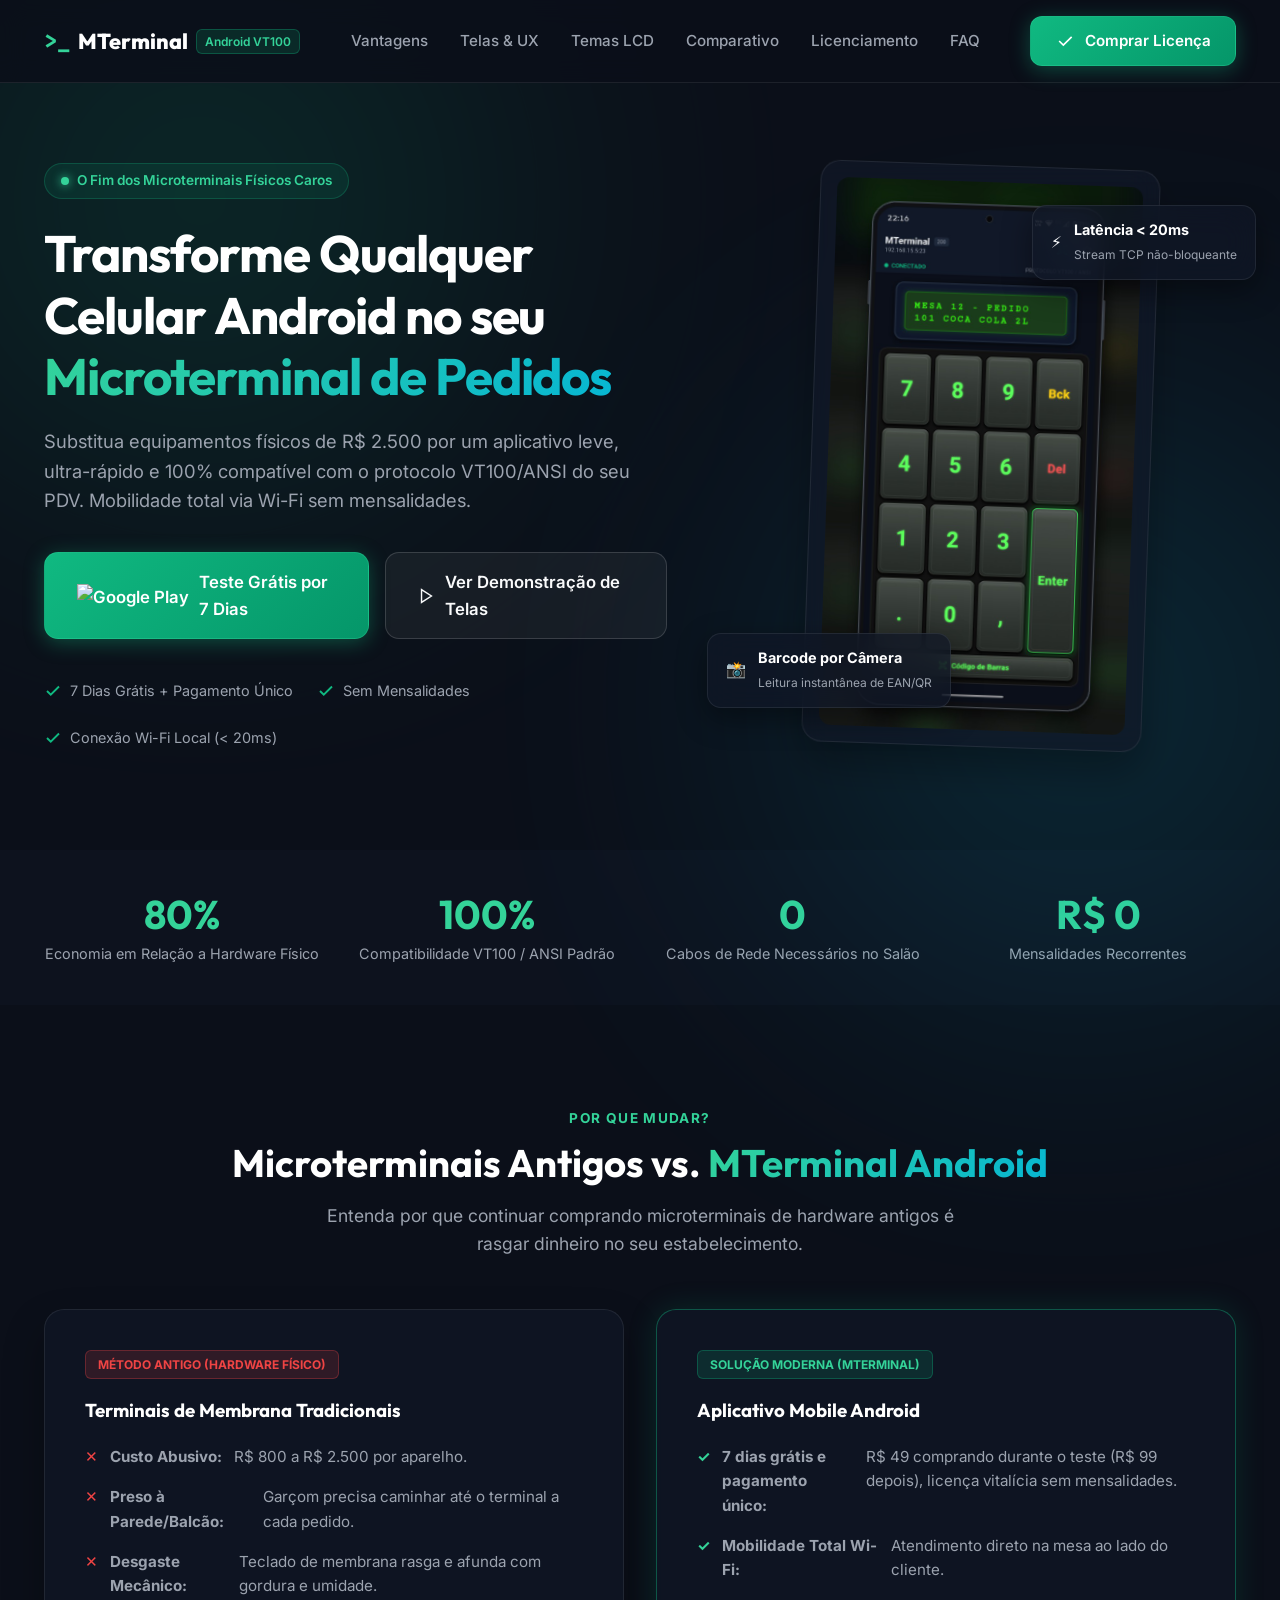
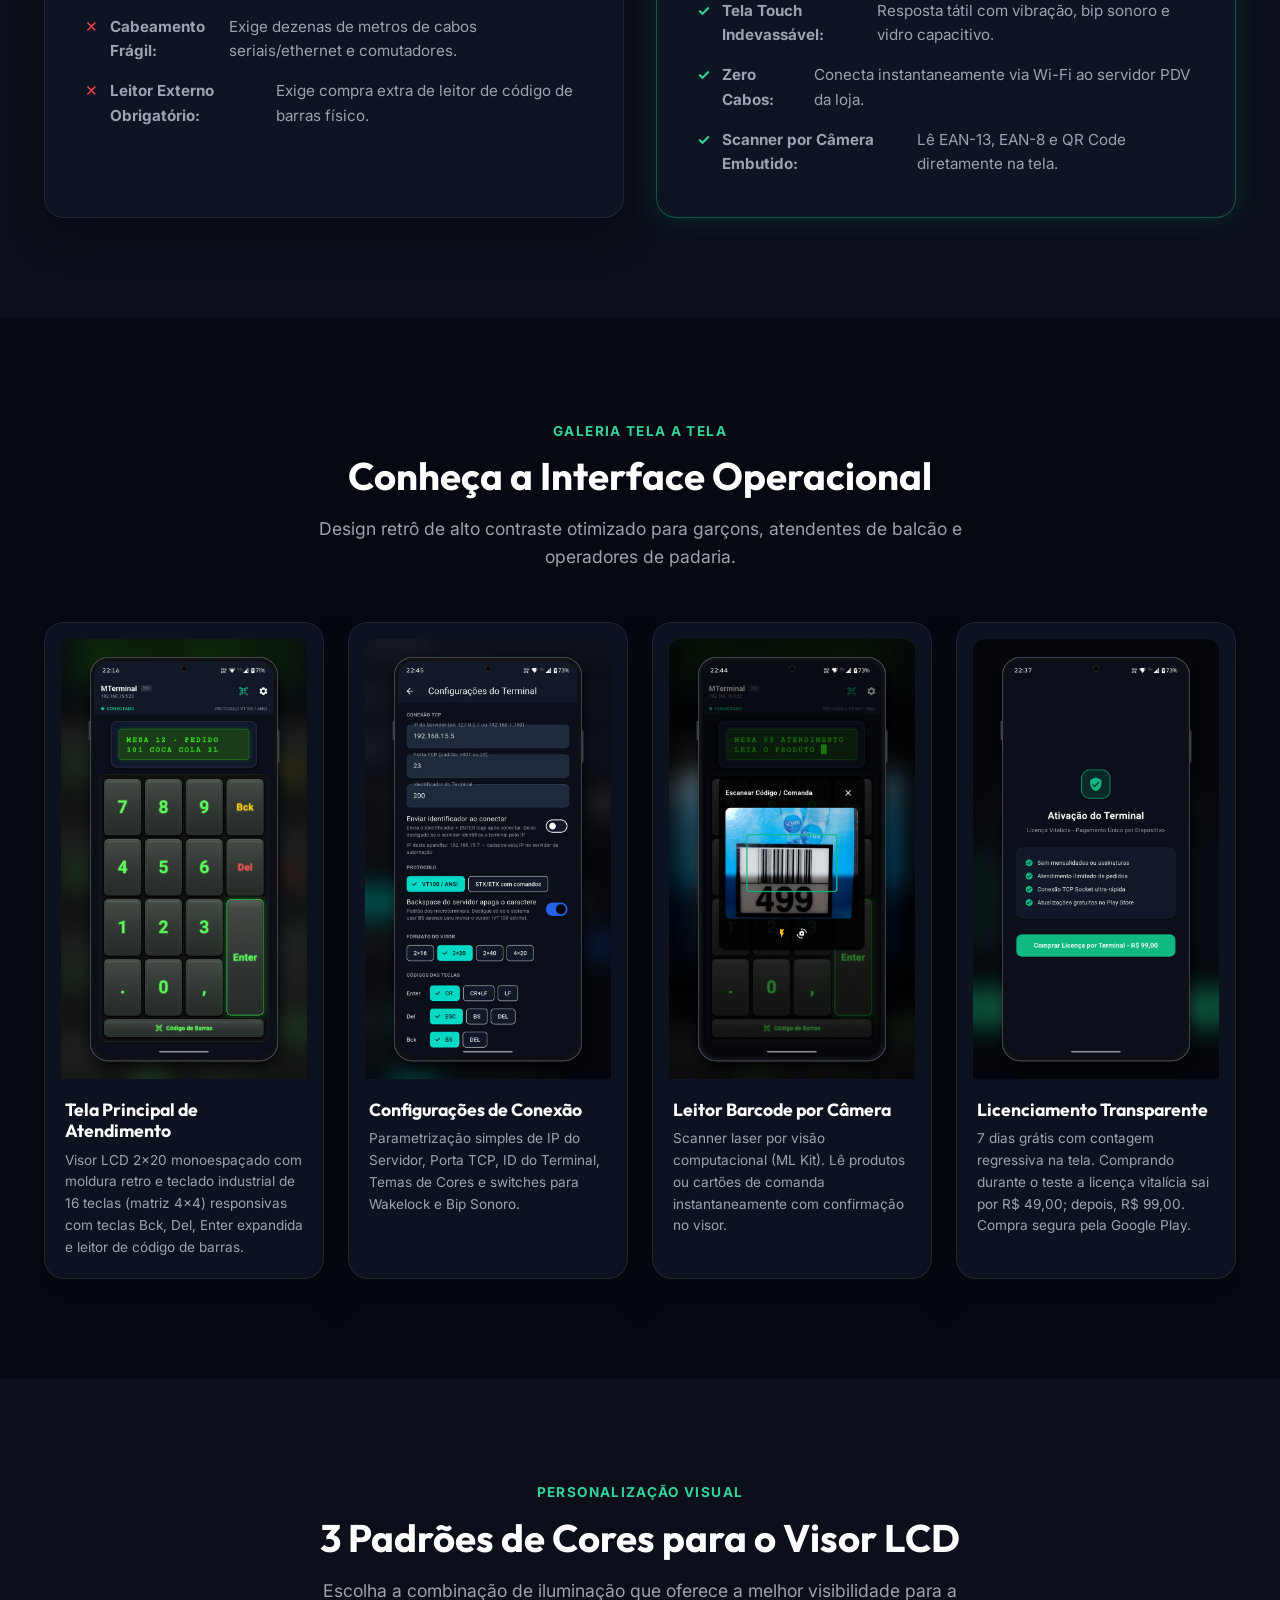
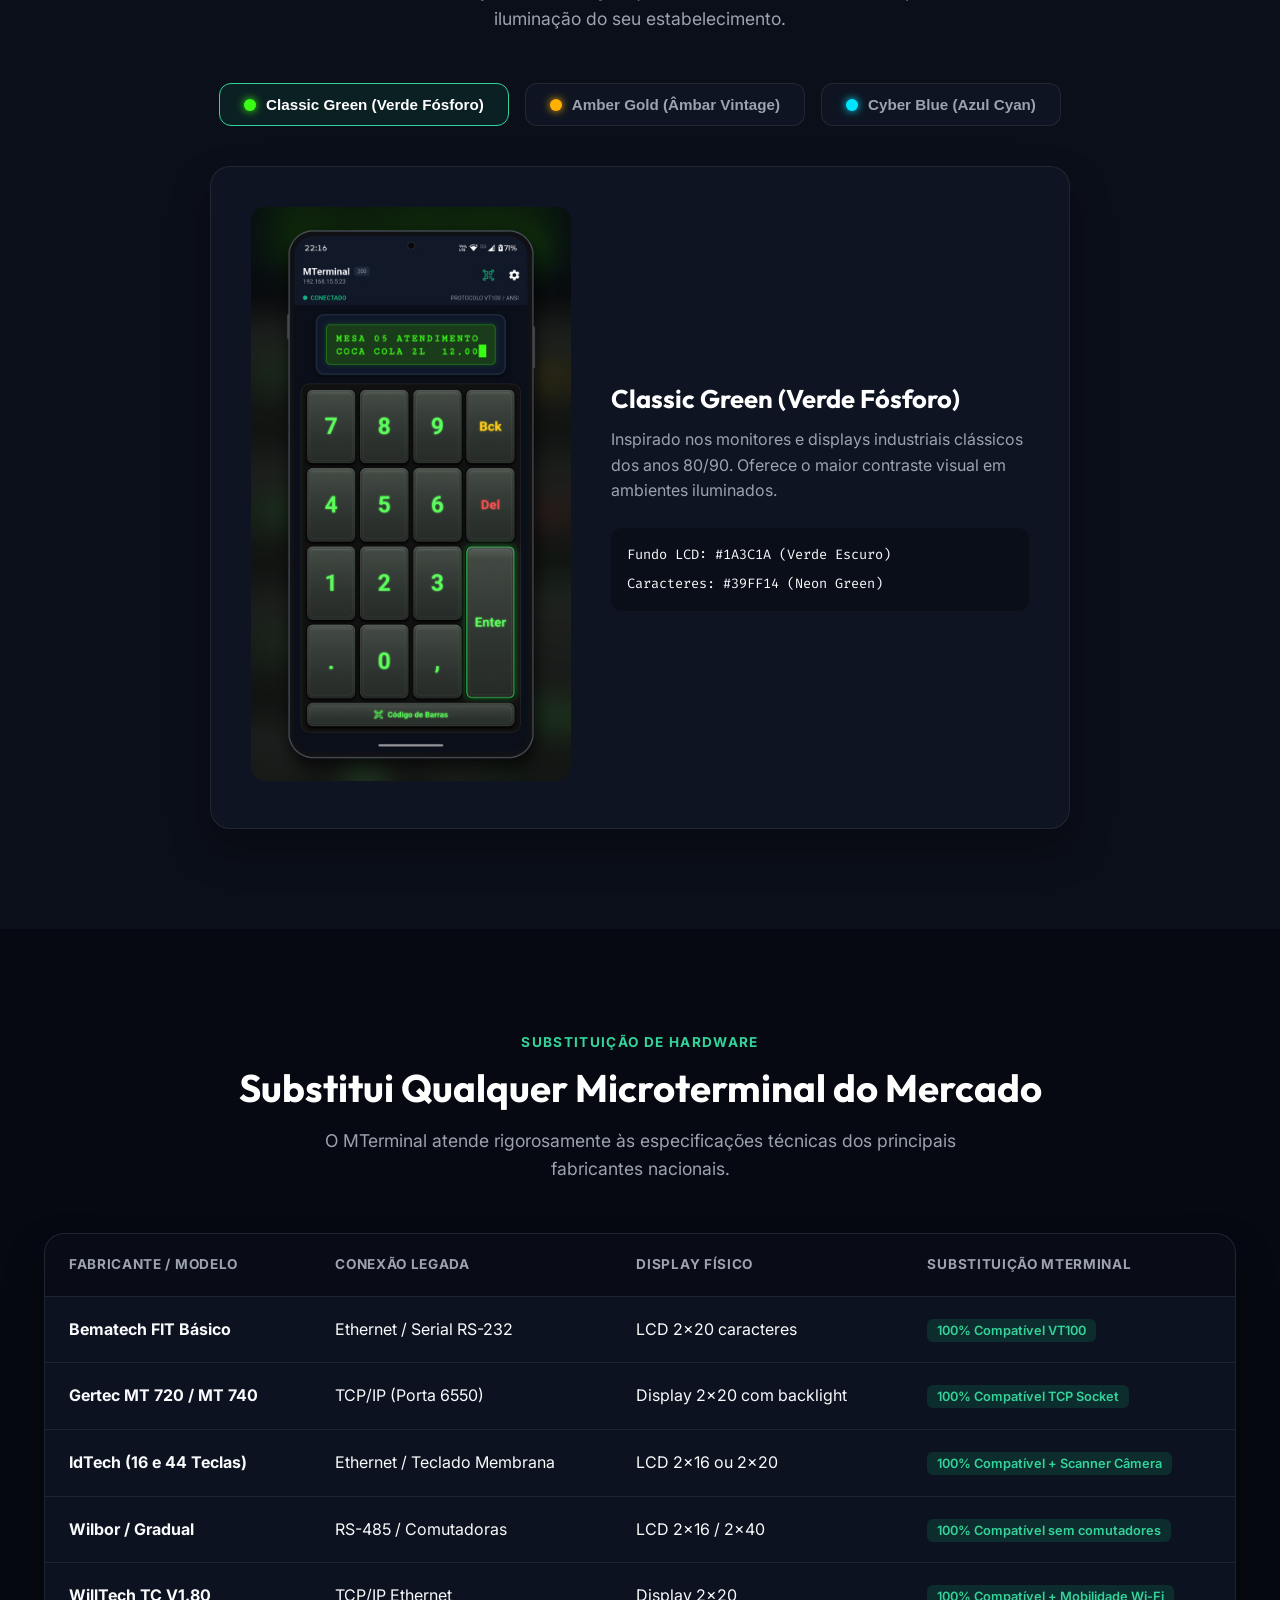
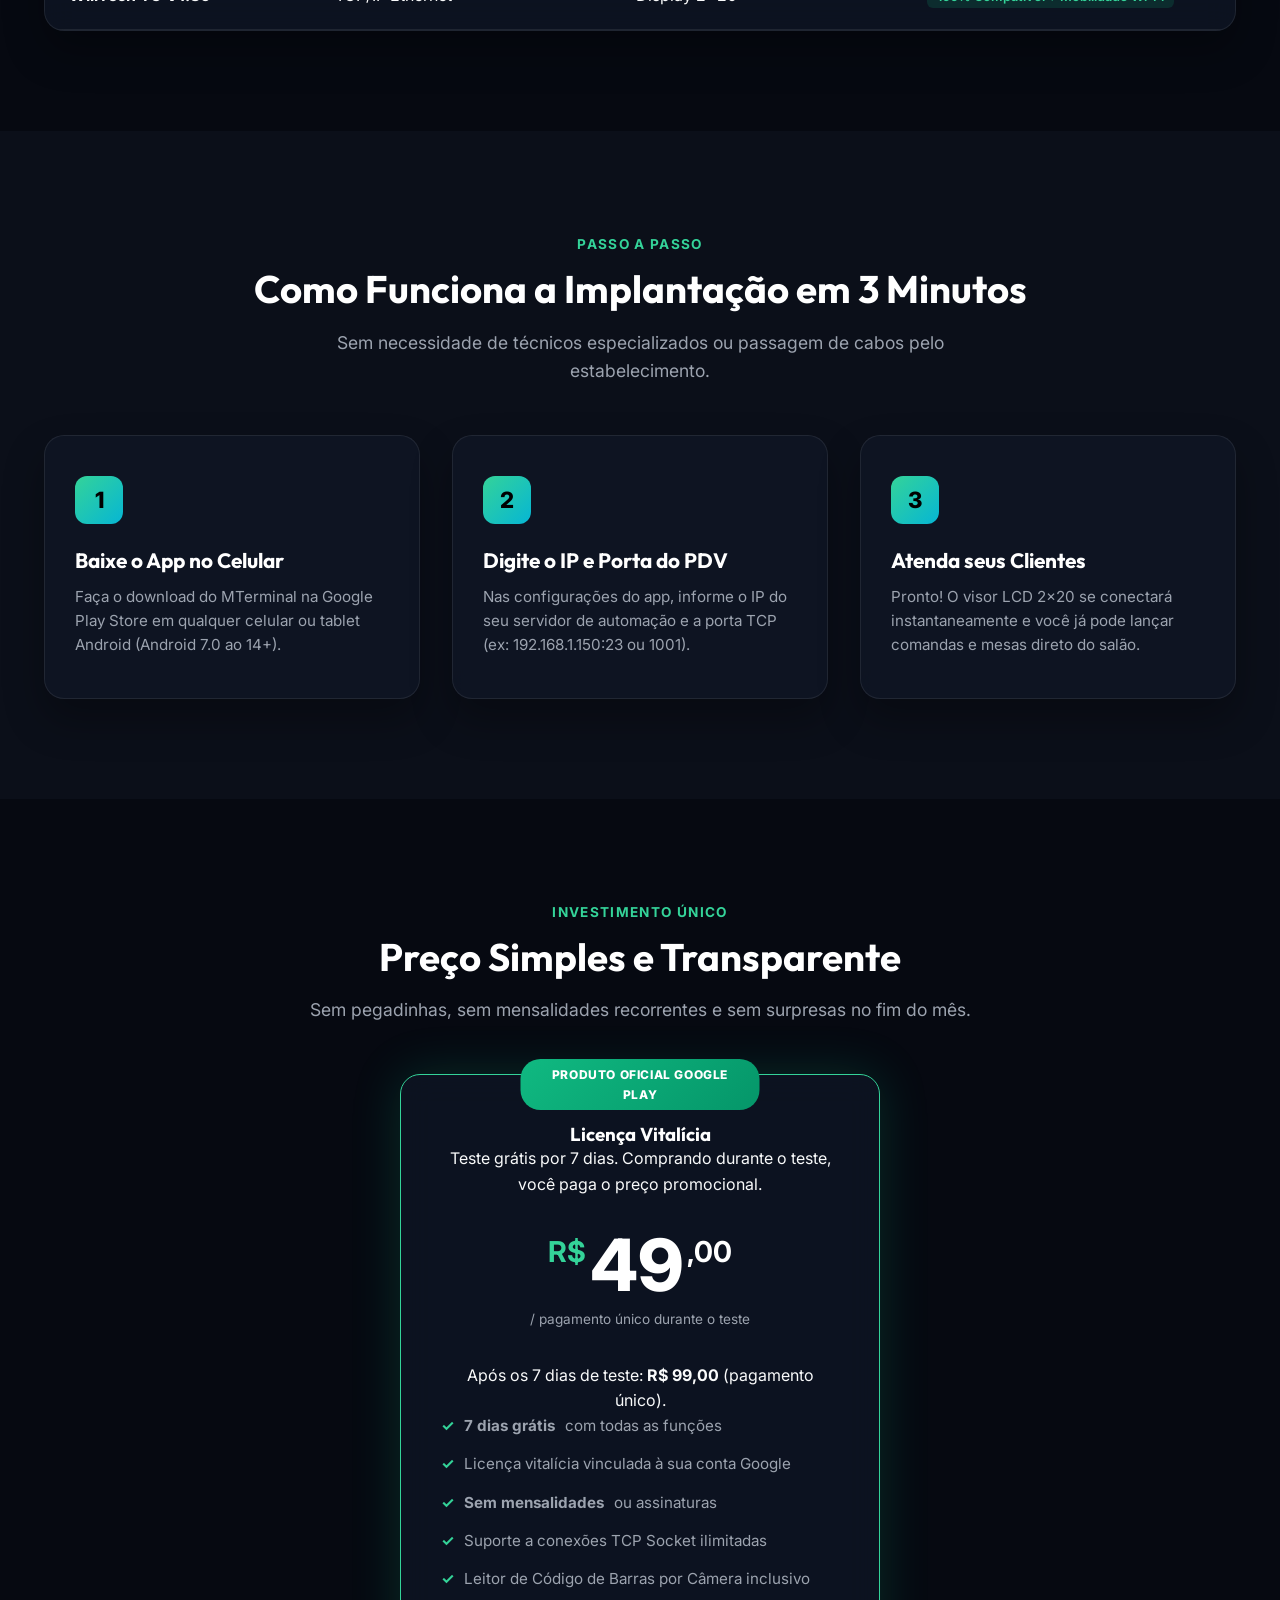
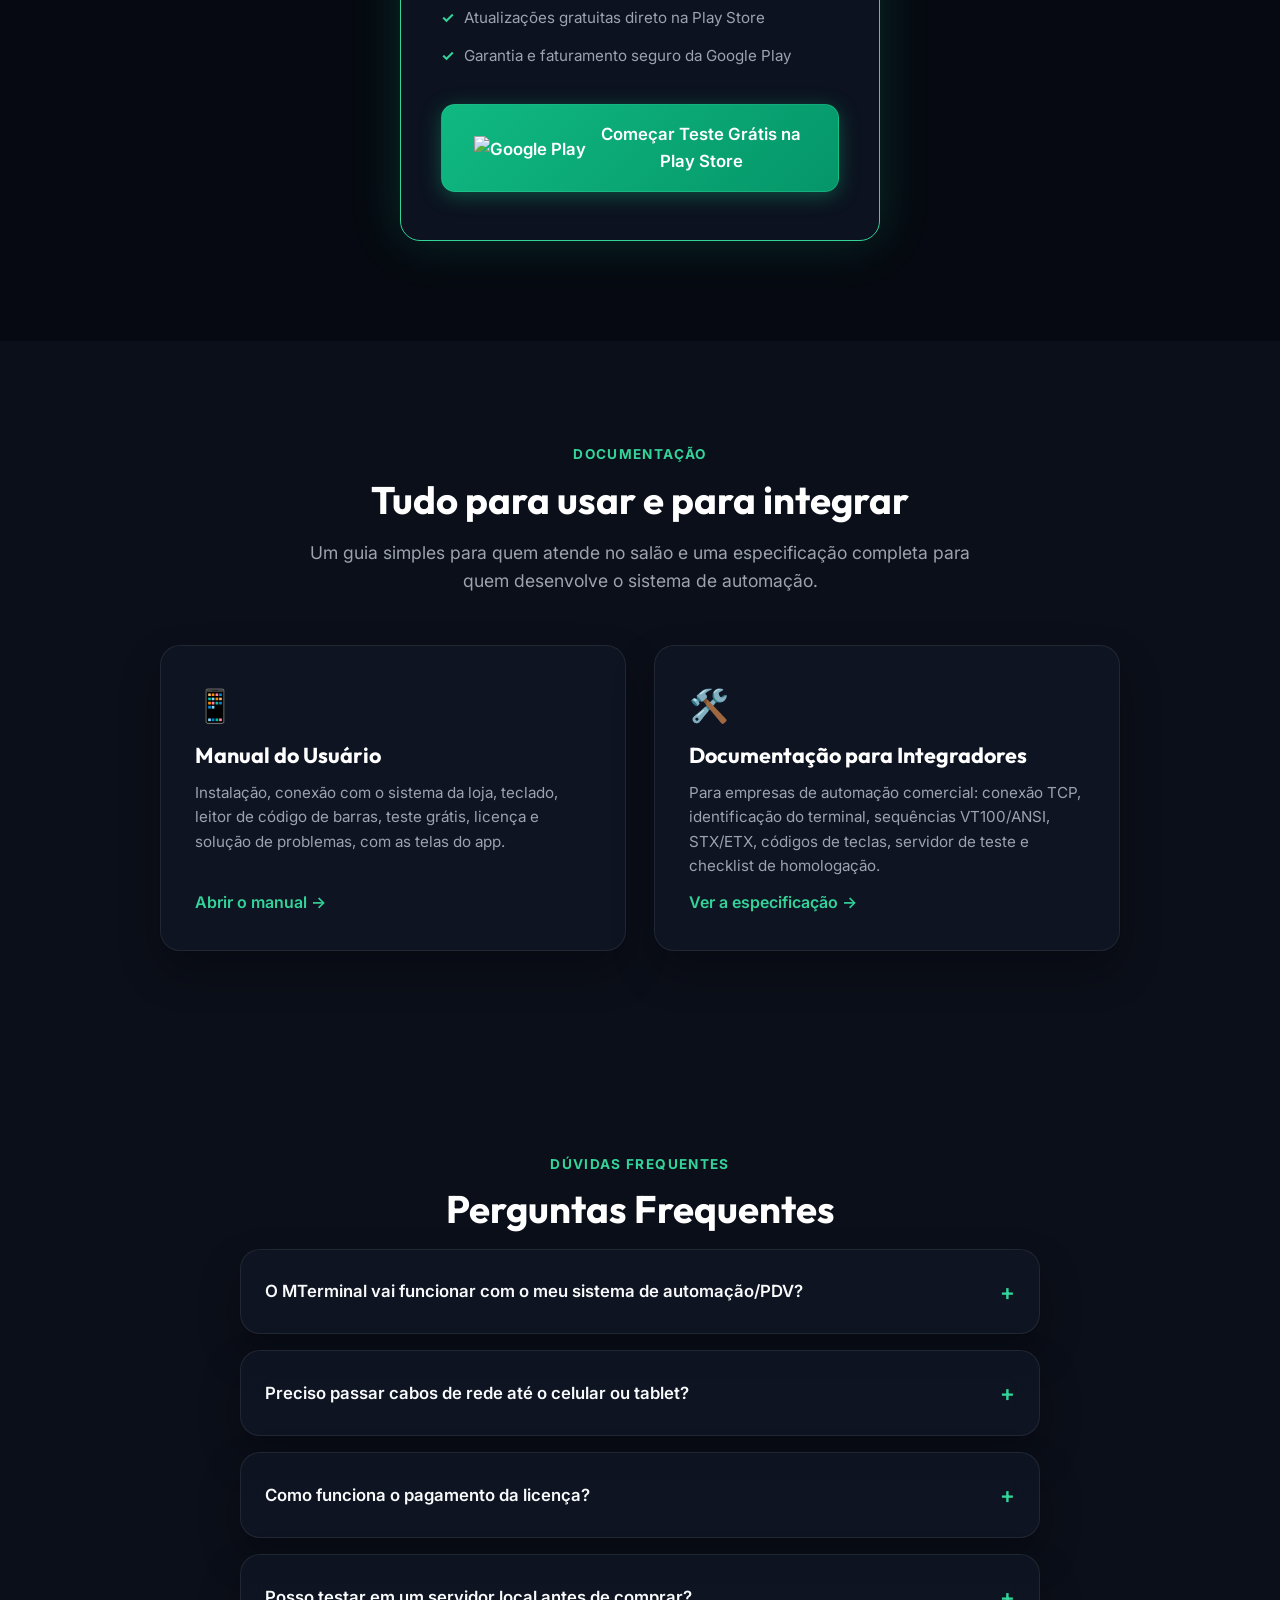
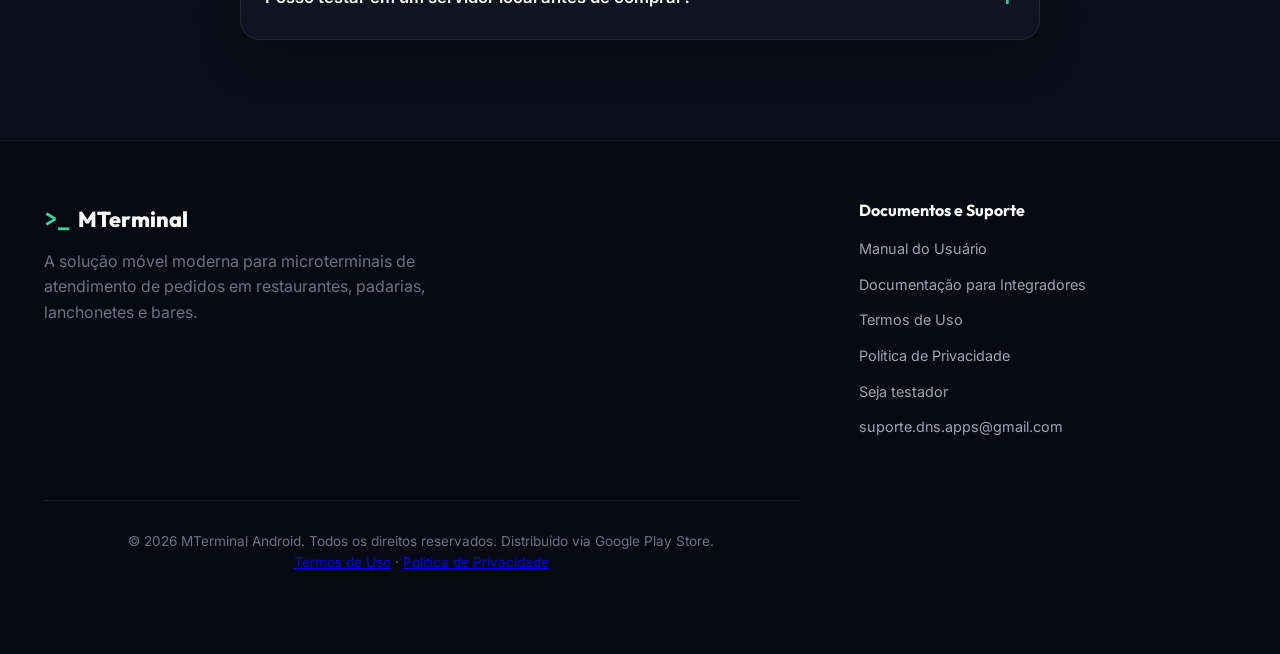
==== commit 0f87c19b: "Declutter the desktop top navigation Manual and Integradores links move to the footer (and the home " ====
--- a/index.html
+++ b/index.html
@@ -33,8 +33,6 @@
                 <a href="#comparativo">Comparativo</a>
                 <a href="#preço">Licenciamento</a>
                 <a href="#faq">FAQ</a>
-                <a href="manual.html">Manual</a>
-                <a href="integracao.html">Integradores</a>
             </nav>
             <a href="#preço" class="btn btn-emerald btn-glow nav-cta">
                 <svg width="20" height="20" viewBox="0 0 24 24" fill="none" stroke="currentColor" stroke-width="2"><path d="M5 12l5 5l10 -10"/></svg>
--- a/styles.css
+++ b/styles.css
@@ -190,6 +190,7 @@
 }
 
 .badge-android {
+    white-space: nowrap;
     background: rgba(16, 185, 129, 0.15);
     color: var(--emerald-400);
     border: 1px solid rgba(16, 185, 129, 0.3);
@@ -207,6 +208,7 @@
 .nav-links a {
     color: var(--text-muted);
     text-decoration: none;
+    white-space: nowrap;
     font-size: 0.95rem;
     font-weight: 500;
     transition: color 0.2s;
@@ -1356,3 +1358,6 @@
     .badge-android,
     .nav-cta { display: none; }
 }
+
+/* Botão do topo não quebra linha */
+.nav-cta { white-space: nowrap; }
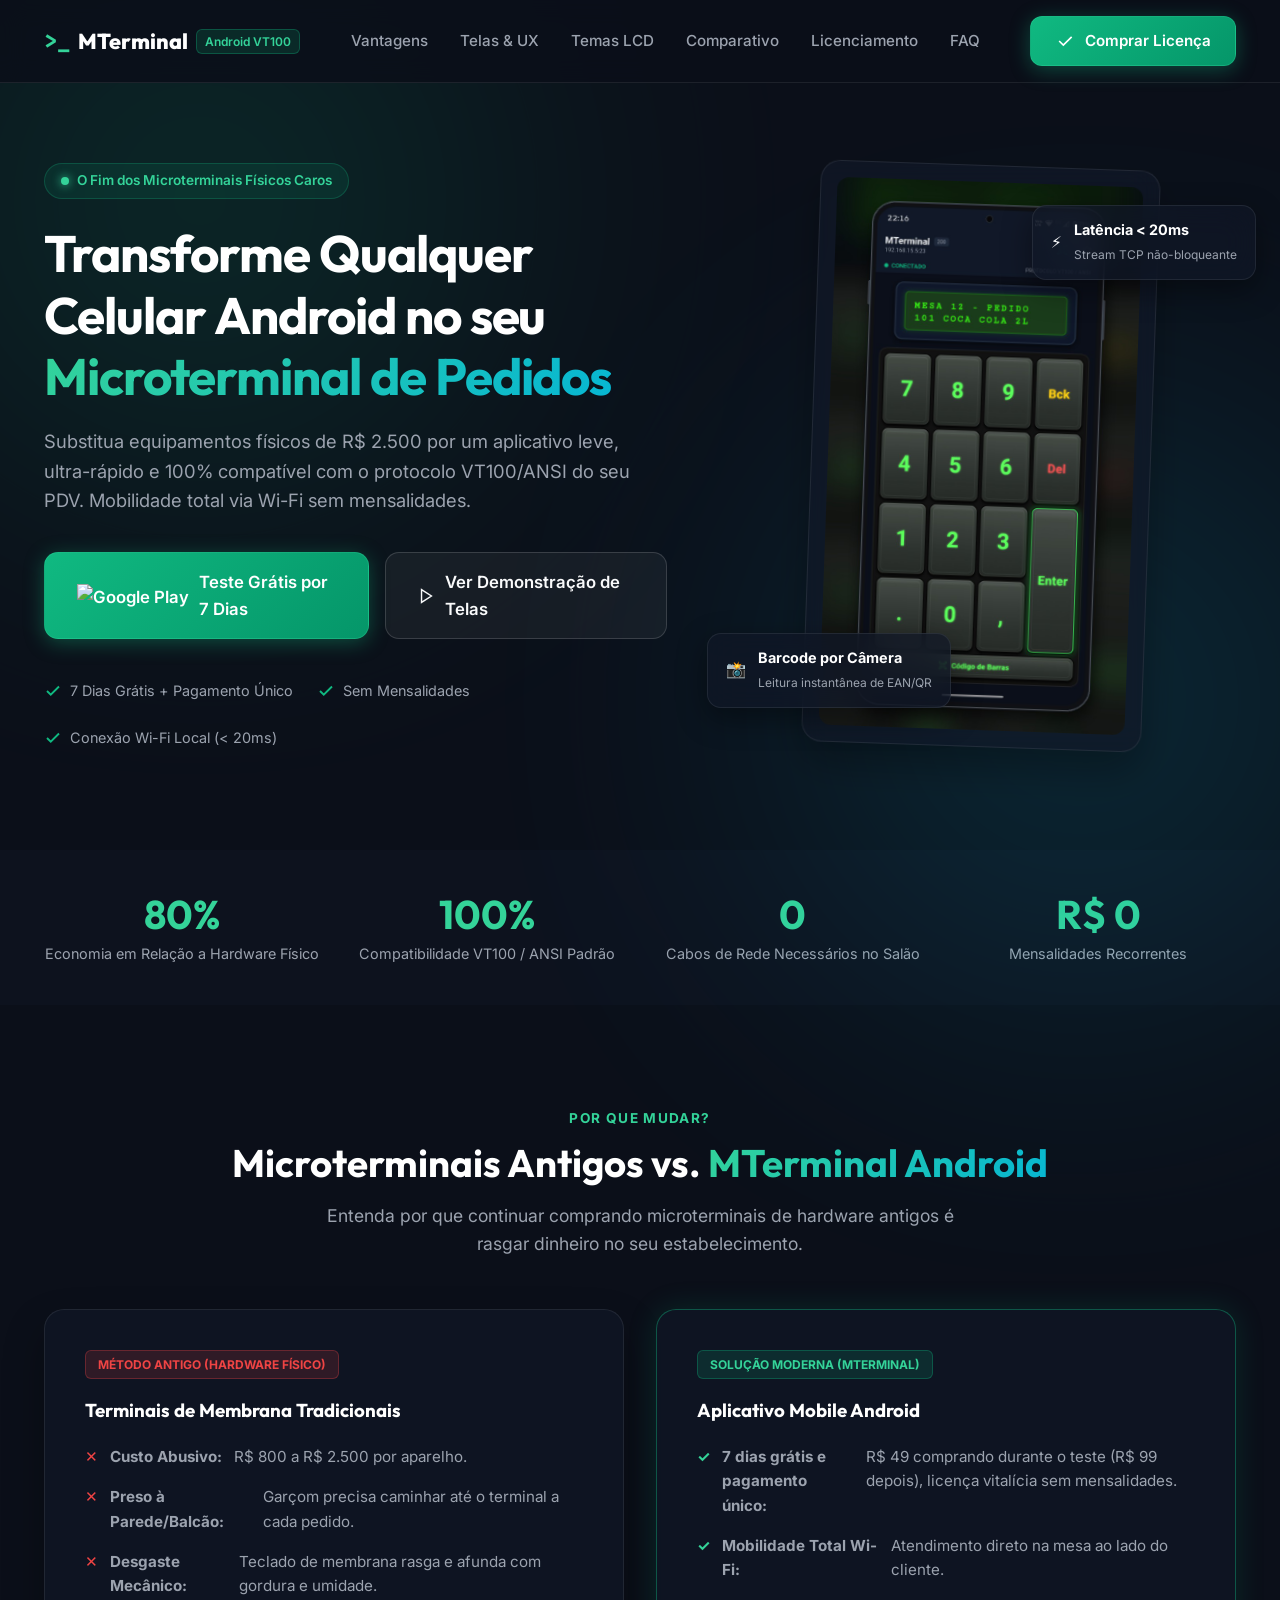
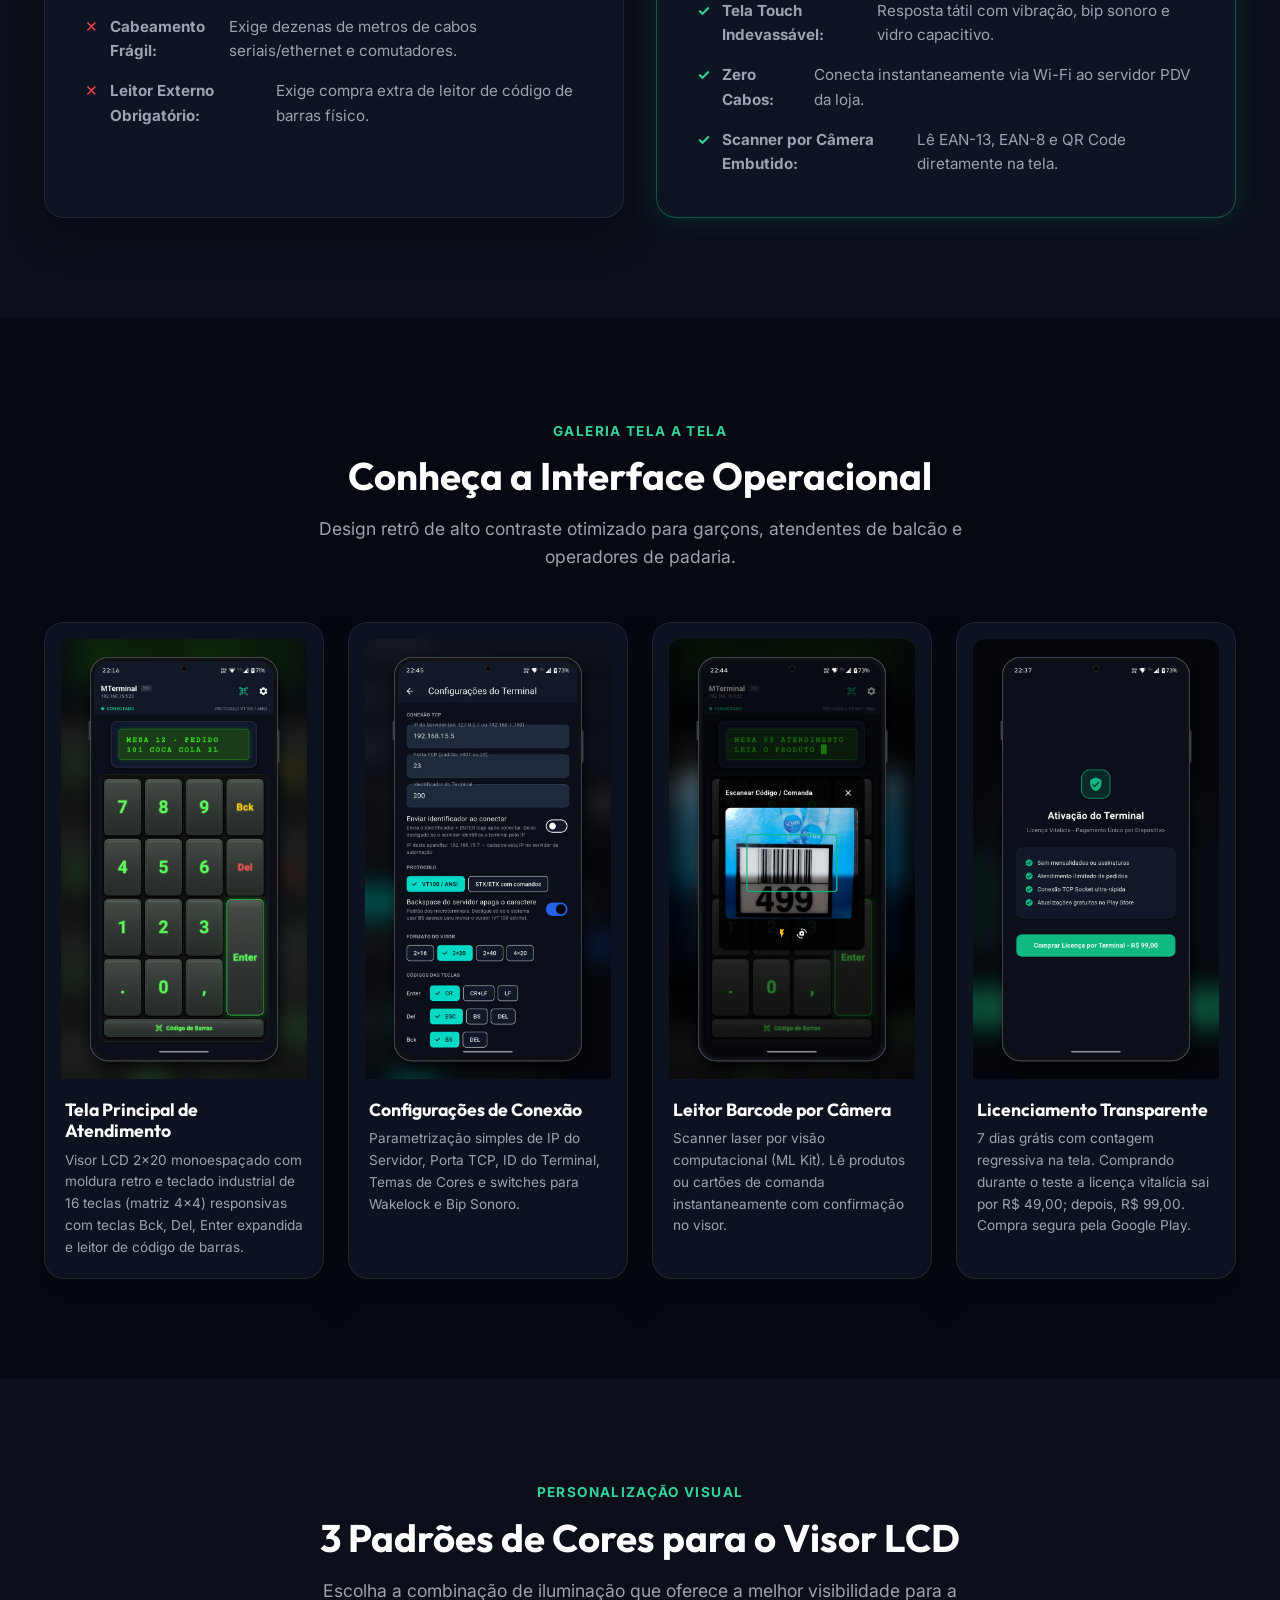
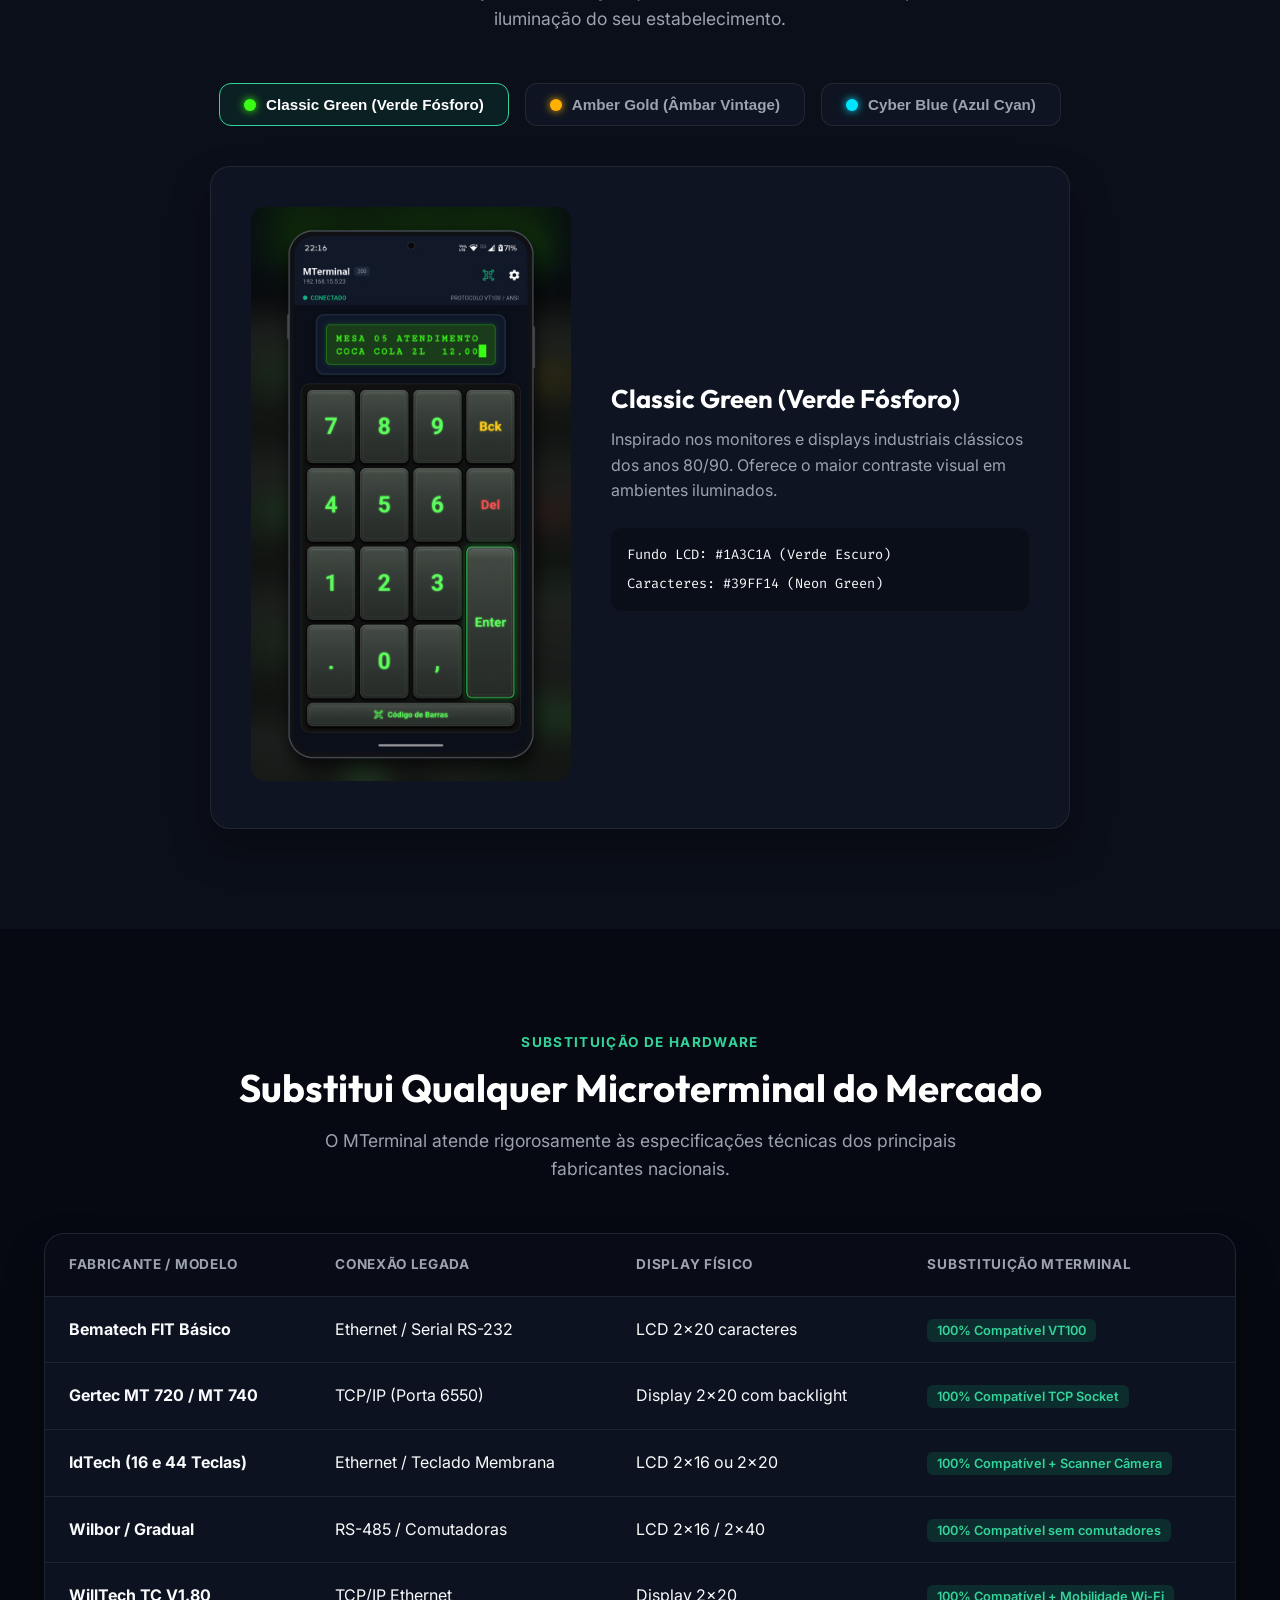
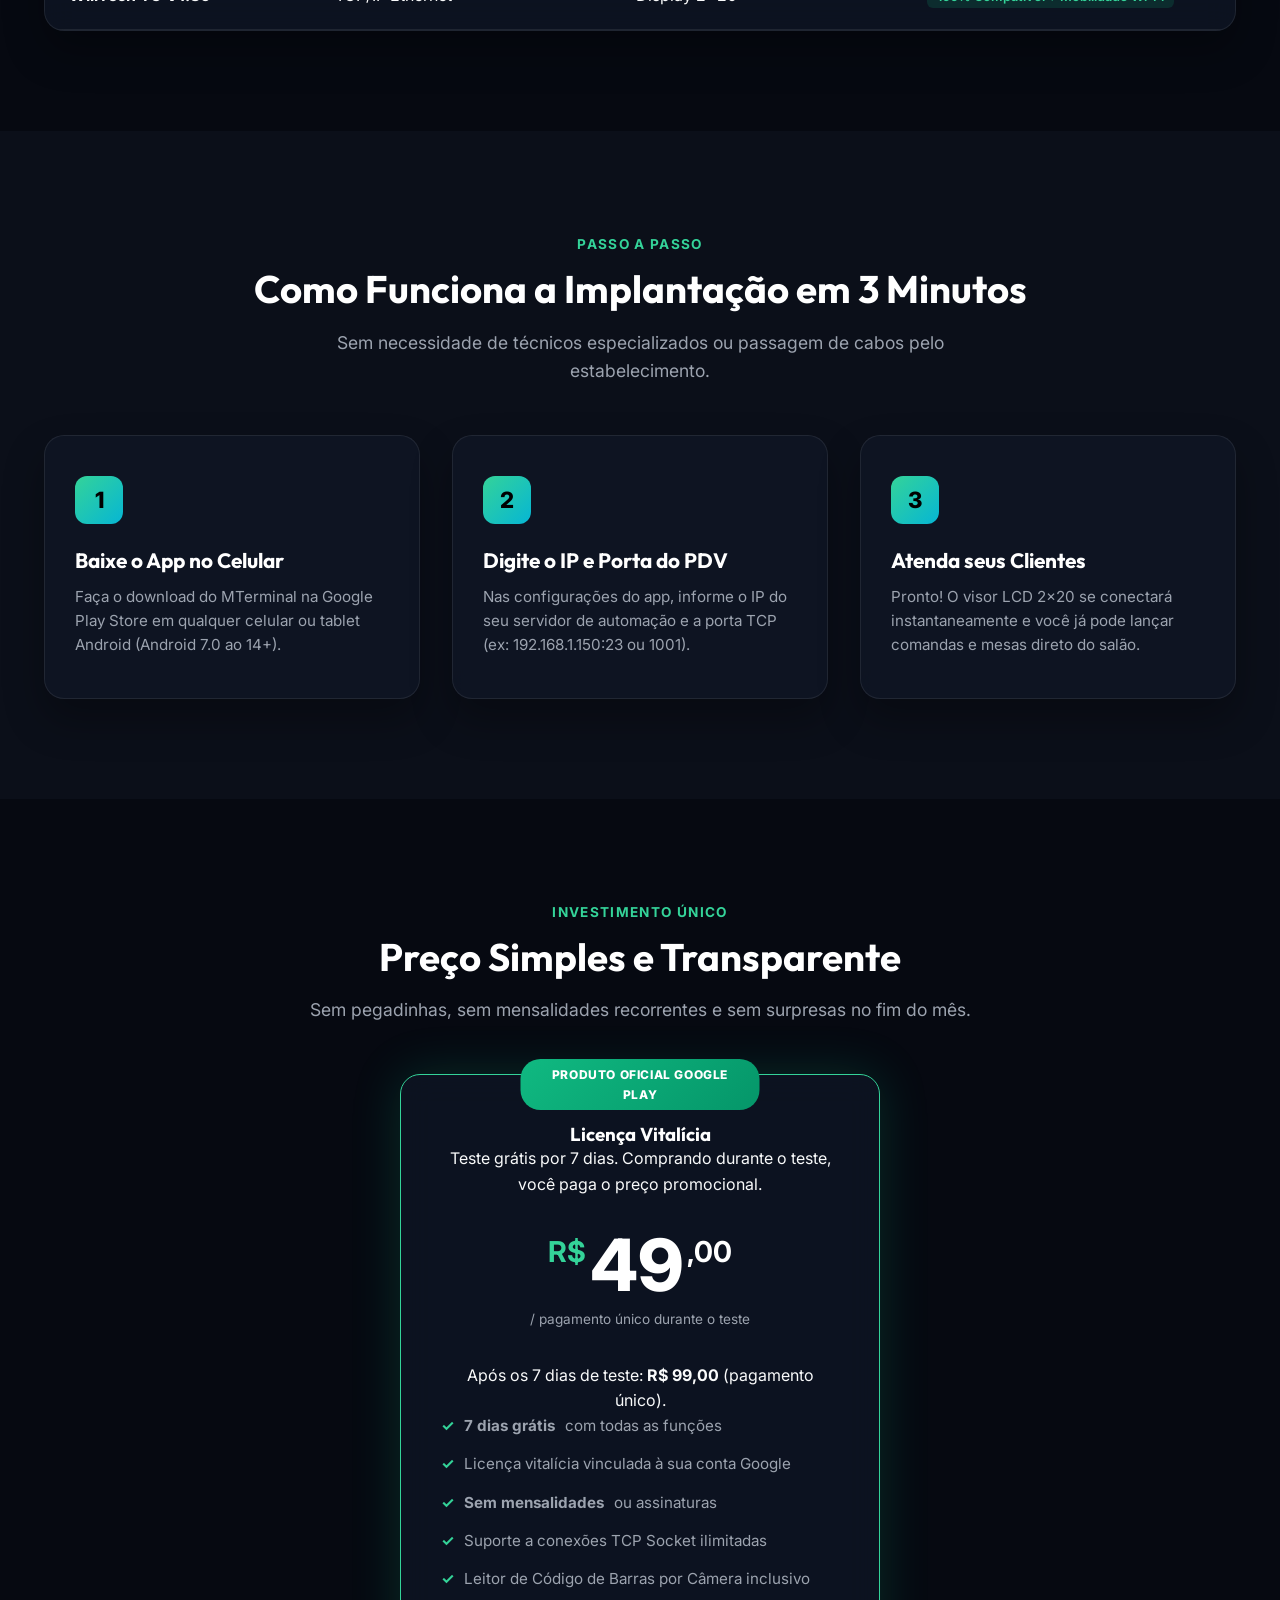
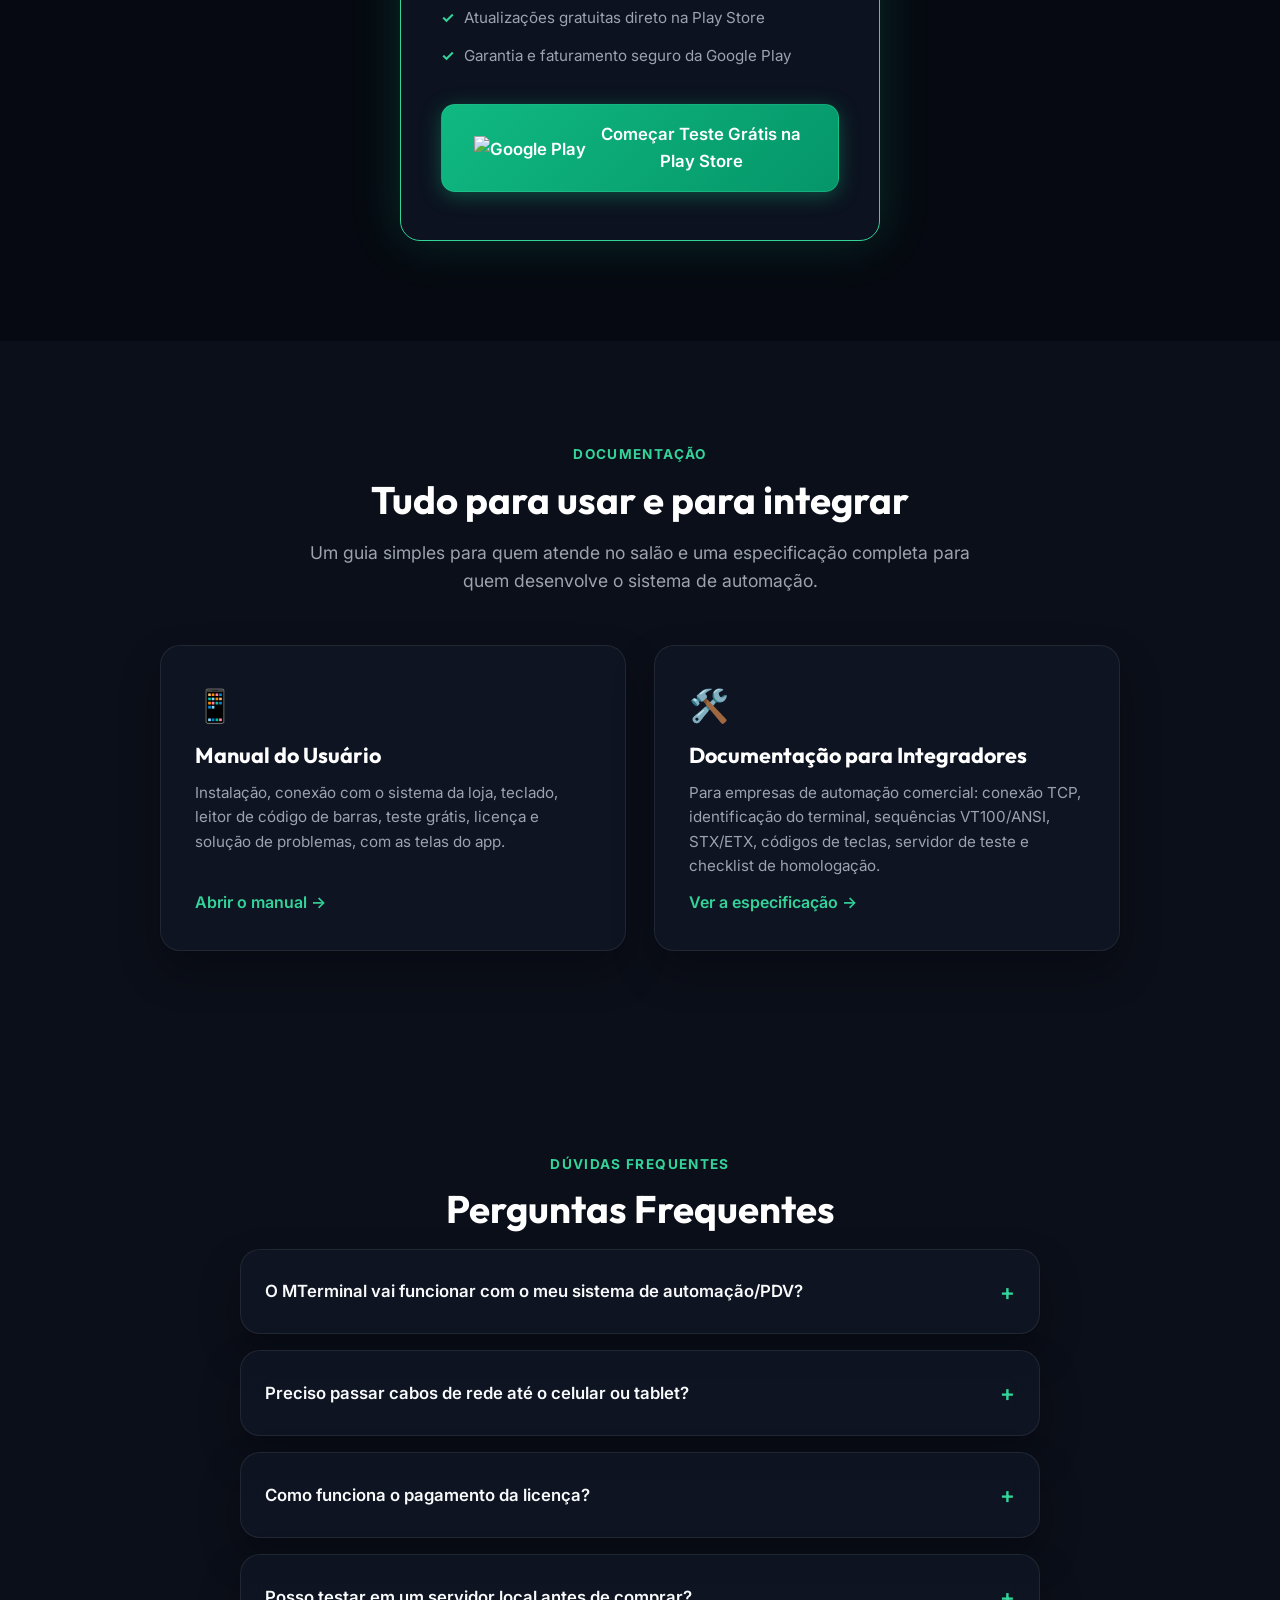
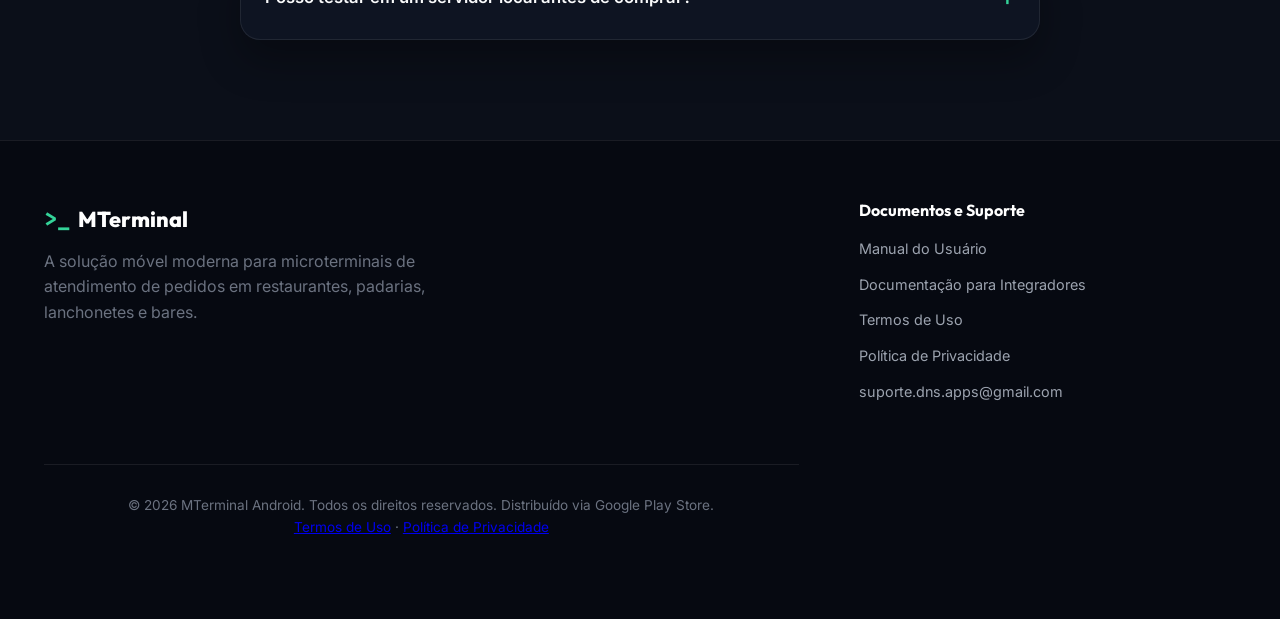
==== commit 99d3d75d: "Remove tester recruitment page Testers are now added by e-mail list in the Play Console instead of a" ====
--- a/index.html
+++ b/index.html
@@ -526,7 +526,6 @@
                     <li><a href="integracao.html">Documentação para Integradores</a></li>
                     <li><a href="termos.html">Termos de Uso</a></li>
                     <li><a href="privacidade.html">Política de Privacidade</a></li>
-                    <li><a href="testar.html">Seja testador</a></li>
                     <li><a href="mailto:suporte.dns.apps@gmail.com?subject=MTerminal">suporte.dns.apps@gmail.com</a></li>
                 </ul>
             </div>
